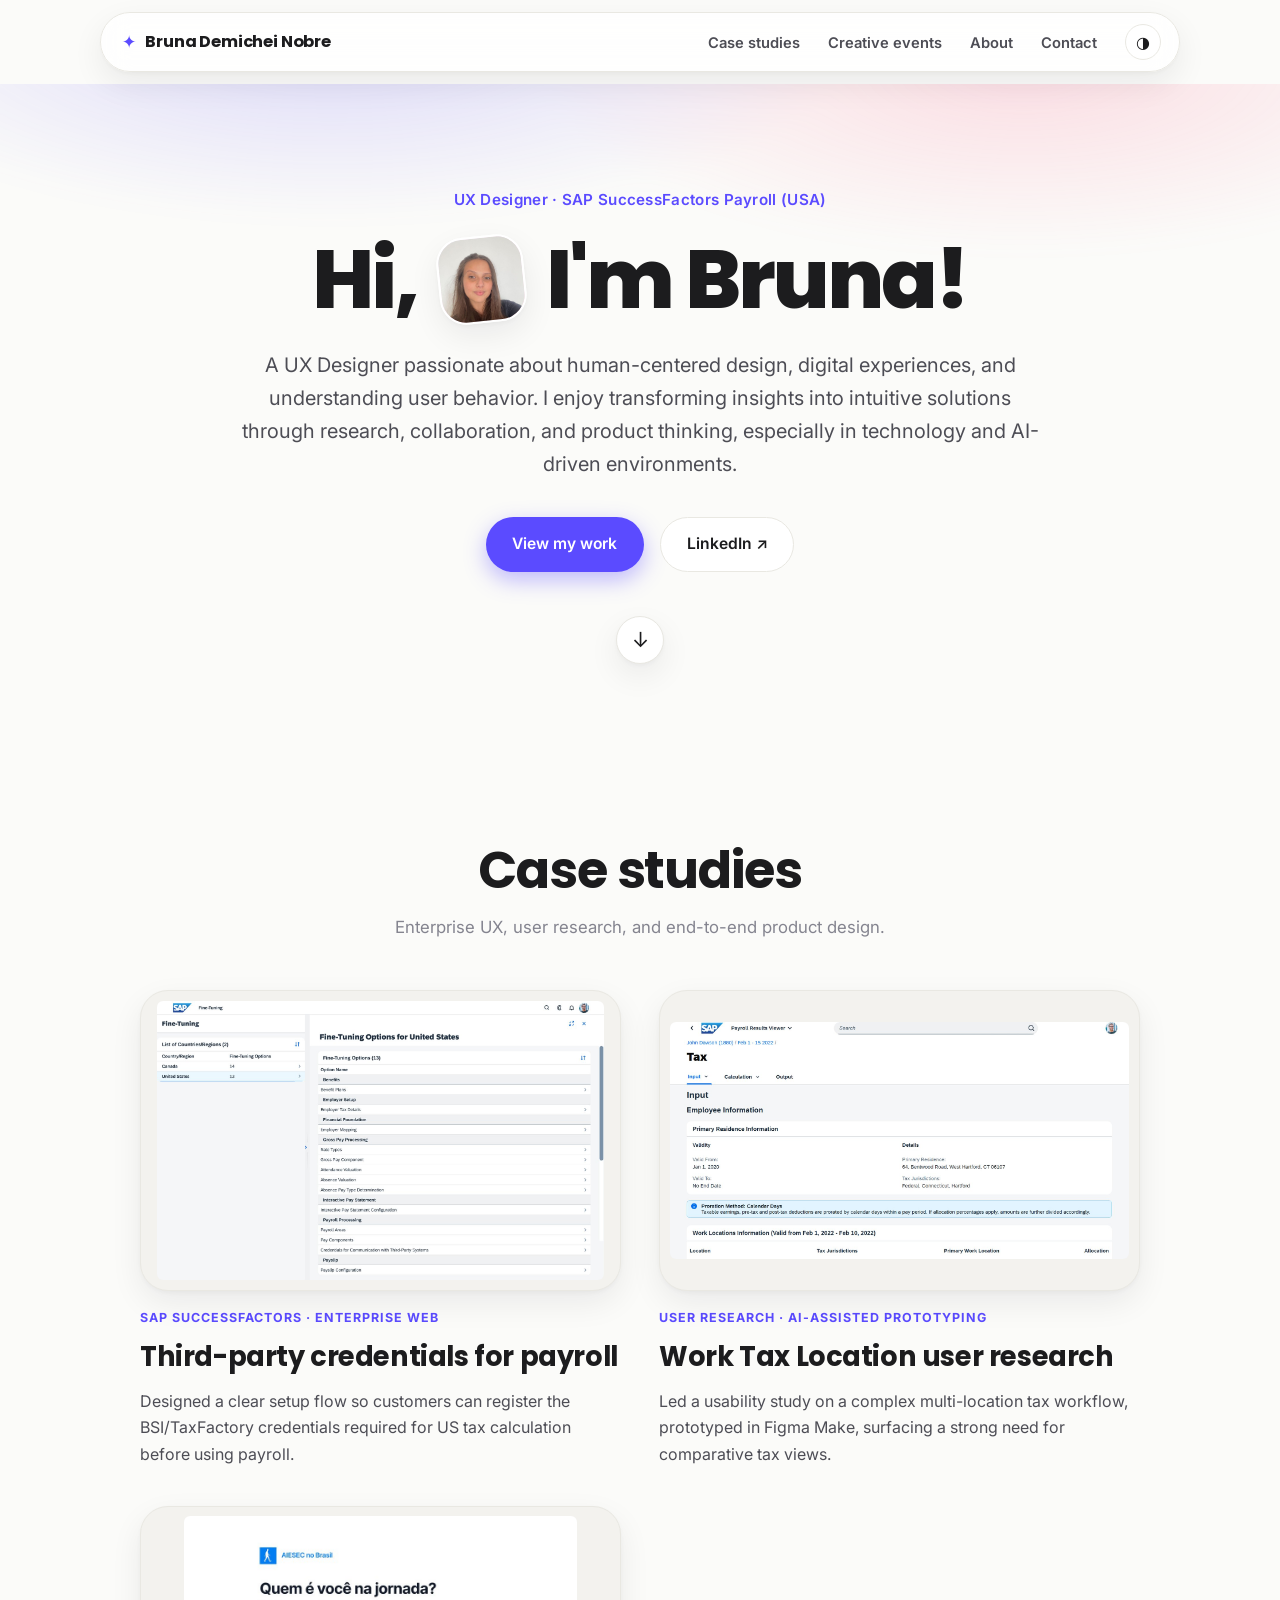
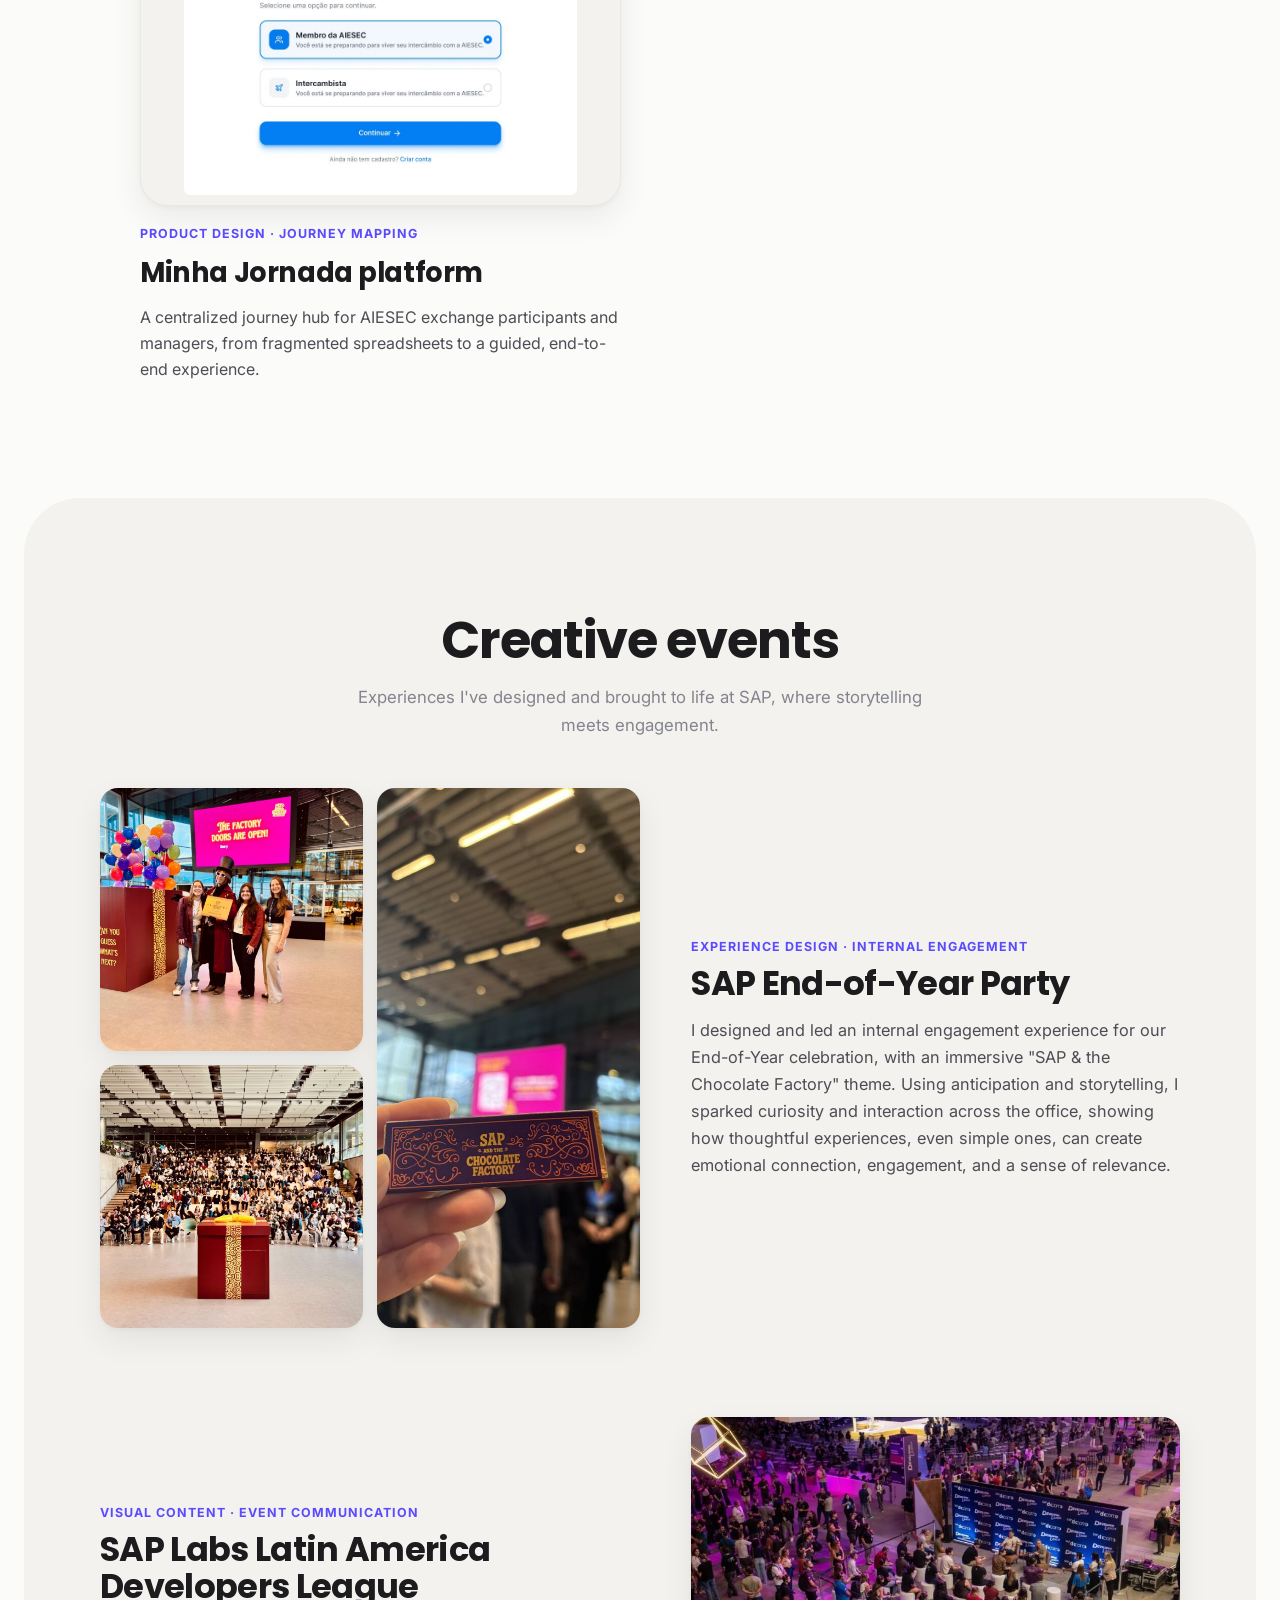
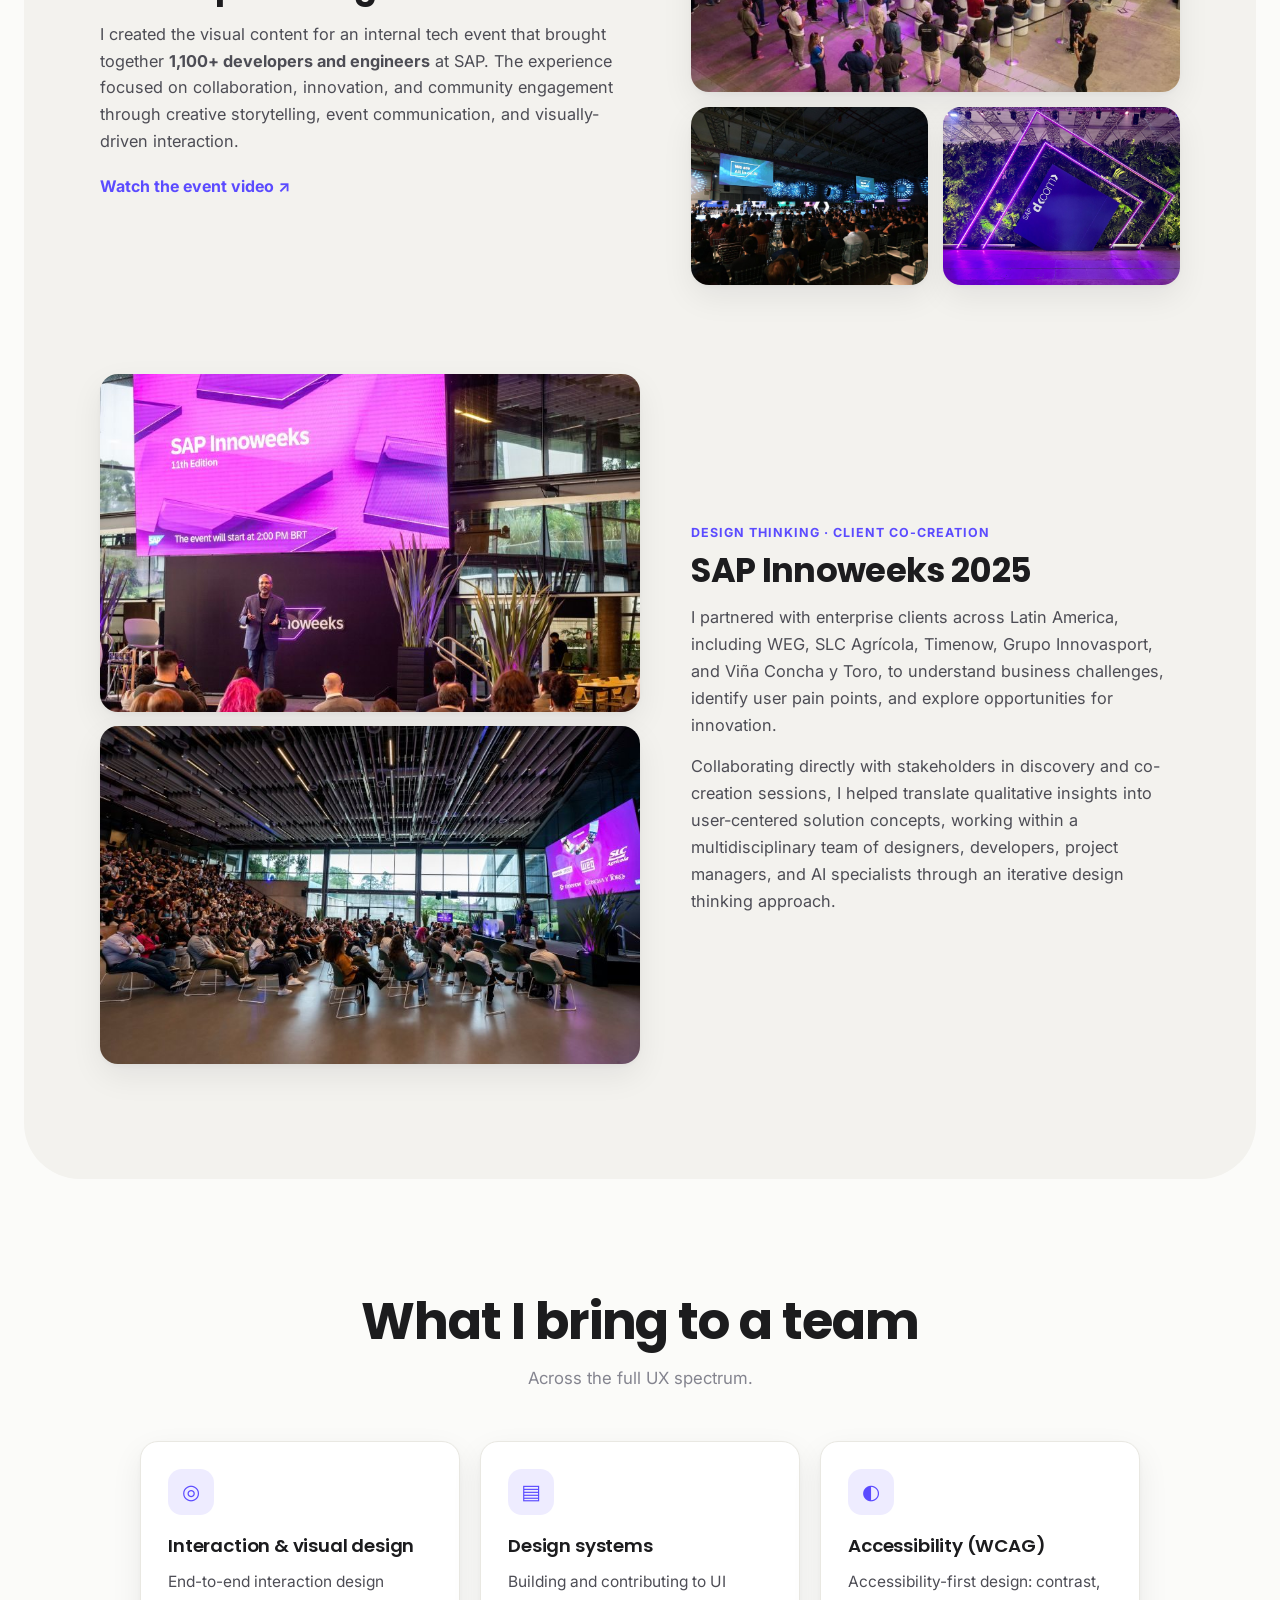
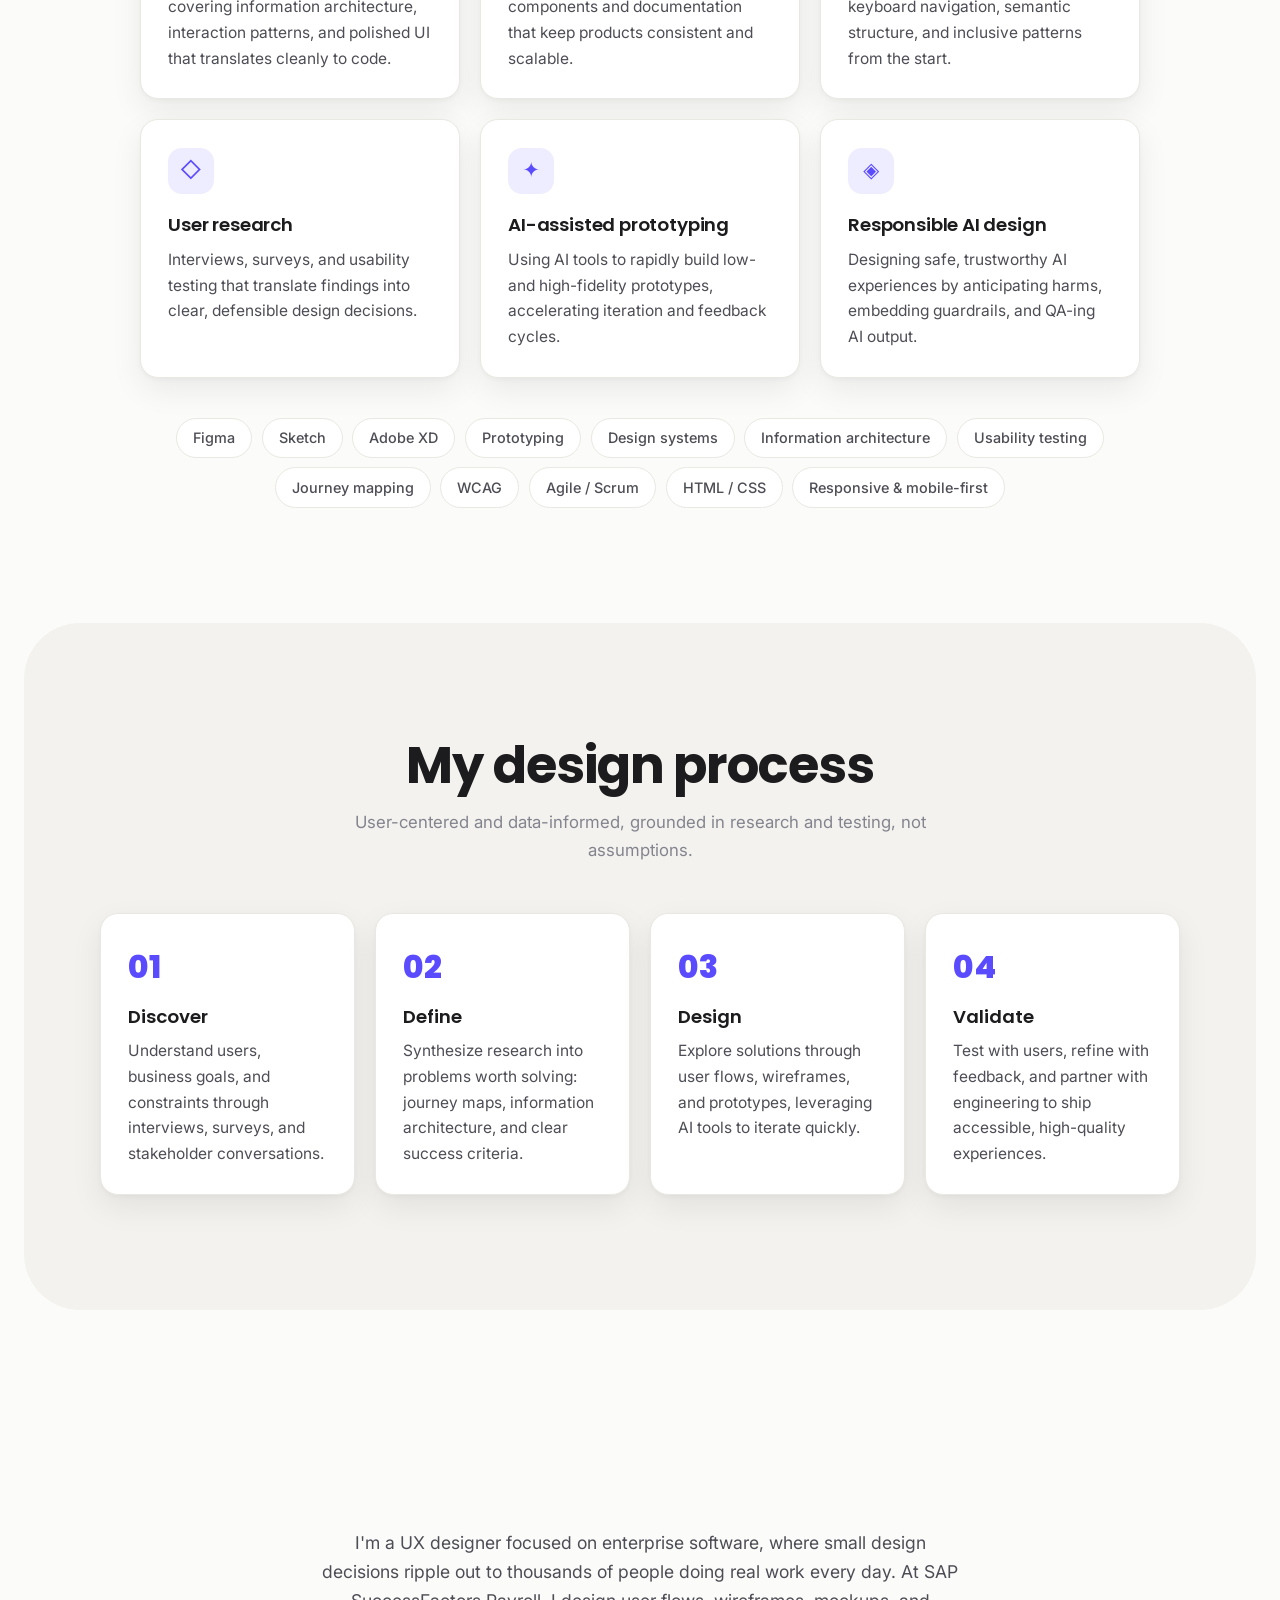
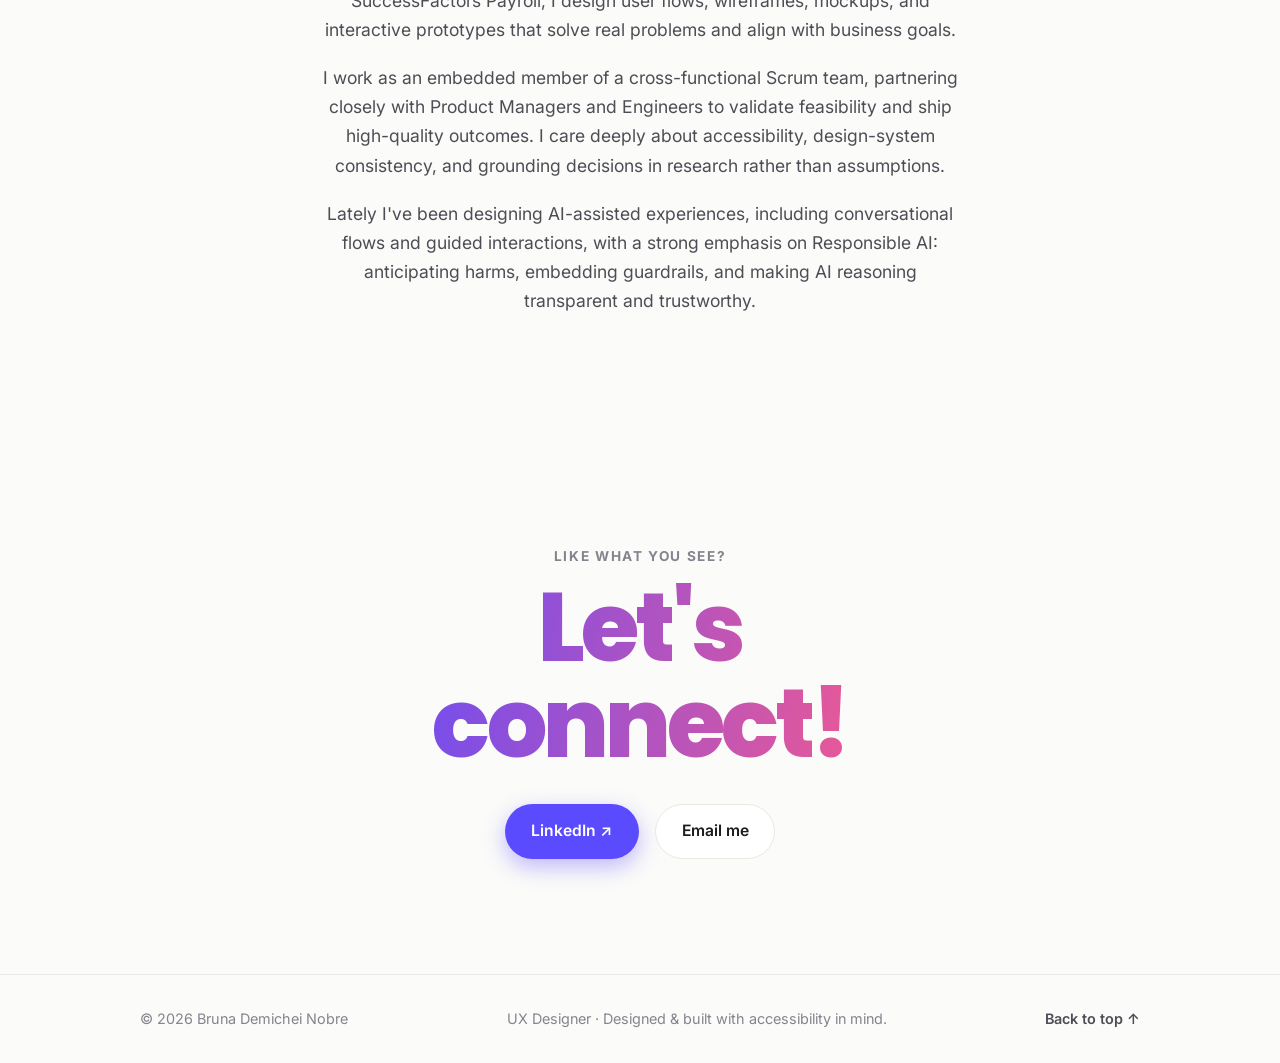
==== index.html @ 015b37ac "Baseline: restored internal SAP UX portfolio (from b5e353a)" ====
<!DOCTYPE html>
<html lang="en">
<head>
  <meta charset="UTF-8" />
  <meta name="viewport" content="width=device-width, initial-scale=1.0" />
  <meta name="description" content="Bruna Demichei Nobre · UX Designer specializing in enterprise software, design systems, accessibility, and AI-assisted experiences." />
  <meta name="author" content="Bruna Demichei Nobre" />
  <title>Bruna Demichei Nobre · UX Designer</title>

  <!-- Open Graph (for nice link previews when shared) -->
  <meta property="og:title" content="Bruna Demichei Nobre · UX Designer" />
  <meta property="og:description" content="User-centered design for enterprise software, design systems, accessibility, and AI-assisted experiences." />
  <meta property="og:type" content="website" />

  <link rel="preconnect" href="https://fonts.googleapis.com" />
  <link rel="preconnect" href="https://fonts.gstatic.com" crossorigin />
  <link href="https://fonts.googleapis.com/css2?family=Inter:wght@400;500;600;700&family=Poppins:wght@500;600;700;800&display=swap" rel="stylesheet" />
  <link rel="stylesheet" href="styles.css" />
  <link rel="icon" href="data:image/svg+xml,&lt;svg xmlns=%22http://www.w3.org/2000/svg%22 viewBox=%220 0 100 100%22&gt;&lt;text y=%22.9em%22 font-size=%2290%22&gt;✦&lt;/text&gt;&lt;/svg&gt;" />
</head>
<body>
  <a class="skip-link" href="#main">Skip to content</a>

  <!-- ===== Header / Nav ===== -->
  <header class="site-header" id="top">
    <nav class="nav" aria-label="Primary">
      <a href="#top" class="nav__brand" aria-label="Home · Bruna Demichei Nobre">
        <span class="nav__mark" aria-hidden="true">✦</span>
        <span class="nav__name">Bruna Demichei&nbsp;Nobre</span>
      </a>

      <button class="nav__toggle" aria-expanded="false" aria-controls="nav-menu" aria-label="Open menu">
        <span class="nav__toggle-bar" aria-hidden="true"></span>
        <span class="nav__toggle-bar" aria-hidden="true"></span>
        <span class="nav__toggle-bar" aria-hidden="true"></span>
      </button>

      <ul class="nav__menu" id="nav-menu">
        <li><a href="#work">Case studies</a></li>
        <li><a href="#events">Creative events</a></li>
        <li><a href="#about">About</a></li>
        <li><a href="#contact">Contact</a></li>
        <li>
          <button class="theme-toggle" id="theme-toggle" aria-label="Switch to dark theme" title="Toggle theme">
            <span class="theme-toggle__icon" aria-hidden="true">◑</span>
          </button>
        </li>
      </ul>
    </nav>
  </header>

  <main id="main">
    <!-- ===== Hero ===== -->
    <section class="hero" aria-labelledby="hero-title">
      <div class="hero__inner">
        <p class="hero__eyebrow reveal">UX Designer · SAP SuccessFactors Payroll (USA)</p>
        <h1 class="hero__title reveal" id="hero-title">
          Hi, <span class="hero__photo"><img src="assets/bruna-headshot.jpg" alt="" /></span> I'm Bruna!
        </h1>
        <p class="hero__lede reveal">
          A UX Designer passionate about human-centered design, digital experiences, and understanding
          user behavior. I enjoy transforming insights into intuitive solutions through research,
          collaboration, and product thinking, especially in technology and AI-driven environments.
        </p>
        <div class="hero__actions reveal">
          <a class="btn btn--primary" href="#work">View my work</a>
          <a class="btn btn--ghost" href="https://www.linkedin.com/in/bruna-demichei-nobre" target="_blank" rel="noopener">
            LinkedIn ↗
          </a>
        </div>
        <a class="hero__scroll reveal" href="#work" aria-label="Scroll to work">↓</a>
      </div>
    </section>

    <!-- ===== Work / Case studies ===== -->
    <section class="section" id="work" aria-labelledby="work-title">
      <div class="section__head section__head--center reveal">
        <h2 class="section__title" id="work-title">Case studies</h2>
        <p class="section__sub">Enterprise UX, user research, and end-to-end product design.</p>
      </div>

      <div class="grid grid--work">
        <!-- Case study 1 -->
        <a class="proj reveal" href="case-payroll-credentials.html">
          <span class="proj__media"><img src="assets/cases/cred-finetuning.jpg" alt="SAP Fiori Fine-Tuning options list including credentials for third-party systems" loading="lazy" /></span>
          <span class="proj__cat">SAP SuccessFactors · Enterprise web</span>
          <h3 class="proj__title">Third-party credentials for payroll</h3>
          <p class="proj__desc">Designed a clear setup flow so customers can register the BSI/TaxFactory credentials required for US tax calculation before using payroll.</p>
        </a>

        <!-- Case study 2 -->
        <a class="proj reveal" href="case-work-tax-location.html">
          <span class="proj__media"><img src="assets/cases/wtl-input.jpg" alt="Payroll Results Viewer showing tax input across multiple work locations" loading="lazy" /></span>
          <span class="proj__cat">User research · AI-assisted prototyping</span>
          <h3 class="proj__title">Work Tax Location user research</h3>
          <p class="proj__desc">Led a usability study on a complex multi-location tax workflow, prototyped in Figma Make, surfacing a strong need for comparative tax views.</p>
        </a>

        <!-- Case study 3 -->
        <a class="proj reveal" href="case-minha-jornada.html">
          <span class="proj__media"><img src="assets/cases/mj-perfil.jpg" alt="Role selection screen from the Minha Jornada platform" loading="lazy" /></span>
          <span class="proj__cat">Product design · Journey mapping</span>
          <h3 class="proj__title">Minha Jornada platform</h3>
          <p class="proj__desc">A centralized journey hub for AIESEC exchange participants and managers, from fragmented spreadsheets to a guided, end-to-end experience.</p>
        </a>
      </div>
    </section>

    <!-- ===== Creative events ===== -->
    <section class="section section--alt" id="events" aria-labelledby="events-title">
      <div class="section__head section__head--center reveal">
        <h2 class="section__title" id="events-title">Creative events</h2>
        <p class="section__sub">Experiences I've designed and brought to life at SAP, where storytelling meets engagement.</p>
      </div>

      <div class="events">
        <!-- Event 1 — End-of-Year Party -->
        <article class="feature reveal">
          <div class="feature__gallery gallery--trio">
            <figure class="gphoto gphoto--a"><img src="assets/eoy-team.jpg" alt="Bruna and teammates posing with a Willy Wonka character at the SAP End-of-Year celebration" loading="lazy" /></figure>
            <figure class="gphoto gphoto--b"><img src="assets/eoy-giftbox.jpg" alt="A giant red gift box on stage in front of a large seated audience at the SAP End-of-Year event" loading="lazy" /></figure>
            <figure class="gphoto gphoto--c"><img src="assets/eoy-ticket.jpg" alt="Hand holding an ornate 'SAP and the Chocolate Factory' golden ticket" loading="lazy" /></figure>
          </div>
          <div class="feature__text">
            <span class="feature__cat">Experience design · Internal engagement</span>
            <h3>SAP End-of-Year Party</h3>
            <p>
              I designed and led an internal engagement experience for our End-of-Year celebration,
              with an immersive "SAP &amp; the Chocolate Factory" theme. Using anticipation and storytelling,
              I sparked curiosity and interaction across the office, showing how thoughtful experiences,
              even simple ones, can create emotional connection, engagement, and a sense of relevance.
            </p>
          </div>
        </article>

        <!-- Event 2 — Developers League -->
        <article class="feature feature--reverse reveal">
          <div class="feature__gallery gallery--stack">
            <figure class="gphoto"><img src="assets/devleague.jpg" alt="A crowd gathered around a stage under purple lighting at the SAP Labs Latin America Developers League" loading="lazy" /></figure>
            <figure class="gphoto"><img src="assets/devleague-ai.jpg" alt="Large auditorium with a 'We are all in on AI' screen and blue stage lighting at the Developers League" loading="lazy" /></figure>
            <figure class="gphoto"><img src="assets/devleague-dcom.jpg" alt="Purple-lit SAP d.com stage set against a wall of greenery at the Developers League" loading="lazy" /></figure>
          </div>
          <div class="feature__text">
            <span class="feature__cat">Visual content · Event communication</span>
            <h3>SAP Labs Latin America Developers League</h3>
            <p>
              I created the visual content for an internal tech event that brought together
              <strong>1,100+ developers and engineers</strong> at SAP. The experience focused on
              collaboration, innovation, and community engagement through creative storytelling,
              event communication, and visually-driven interaction.
            </p>
            <a class="feature__link" href="https://www.linkedin.com/posts/dennison-john-ab6b56102_saplabsla-innovation-community-ugcPost-7313632985470148608-ONeY" target="_blank" rel="noopener">Watch the event video ↗</a>
          </div>
        </article>

        <!-- Event 3 — Innoweeks -->
        <article class="feature reveal">
          <div class="feature__gallery gallery--duo">
            <figure class="gphoto"><img src="assets/innoweeks-stage.jpg" alt="Speaker on stage in front of a large 'SAP Innoweeks 11th Edition' screen" loading="lazy" /></figure>
            <figure class="gphoto"><img src="assets/innoweeks-crowd.jpg" alt="Audience seated facing a stage displaying enterprise client logos at SAP Innoweeks" loading="lazy" /></figure>
          </div>
          <div class="feature__text">
            <span class="feature__cat">Design thinking · Client co-creation</span>
            <h3>SAP Innoweeks 2025</h3>
            <p>
              I partnered with enterprise clients across Latin America, including WEG, SLC Agrícola,
              Timenow, Grupo Innovasport, and Viña Concha y Toro, to understand business challenges,
              identify user pain points, and explore opportunities for innovation.
            </p>
            <p>
              Collaborating directly with stakeholders in discovery and co-creation sessions, I helped
              translate qualitative insights into user-centered solution concepts, working within a
              multidisciplinary team of designers, developers, project managers, and AI specialists
              through an iterative design thinking approach.
            </p>
          </div>
        </article>
      </div>
    </section>

    <!-- ===== Expertise ===== -->
    <section class="section" id="expertise" aria-labelledby="expertise-title">
      <div class="section__head section__head--center reveal">
        <h2 class="section__title" id="expertise-title">What I bring to a team</h2>
        <p class="section__sub">Across the full UX spectrum.</p>
      </div>

      <div class="grid grid--cards">
        <article class="card reveal">
          <span class="card__icon" aria-hidden="true">◎</span>
          <h3>Interaction &amp; visual design</h3>
          <p>End-to-end interaction design covering information architecture, interaction patterns, and polished UI that translates cleanly to code.</p>
        </article>
        <article class="card reveal">
          <span class="card__icon" aria-hidden="true">▤</span>
          <h3>Design systems</h3>
          <p>Building and contributing to UI components and documentation that keep products consistent and scalable.</p>
        </article>
        <article class="card reveal">
          <span class="card__icon" aria-hidden="true">◐</span>
          <h3>Accessibility (WCAG)</h3>
          <p>Accessibility-first design: contrast, keyboard navigation, semantic structure, and inclusive patterns from the start.</p>
        </article>
        <article class="card reveal">
          <span class="card__icon" aria-hidden="true">◇</span>
          <h3>User research</h3>
          <p>Interviews, surveys, and usability testing that translate findings into clear, defensible design decisions.</p>
        </article>
        <article class="card reveal">
          <span class="card__icon" aria-hidden="true">✦</span>
          <h3>AI-assisted prototyping</h3>
          <p>Using AI tools to rapidly build low- and high-fidelity prototypes, accelerating iteration and feedback cycles.</p>
        </article>
        <article class="card reveal">
          <span class="card__icon" aria-hidden="true">◈</span>
          <h3>Responsible AI design</h3>
          <p>Designing safe, trustworthy AI experiences by anticipating harms, embedding guardrails, and QA-ing AI output.</p>
        </article>
      </div>

      <div class="tools reveal" aria-label="Tools and methods">
        <ul class="chips">
          <li>Figma</li>
          <li>Sketch</li>
          <li>Adobe XD</li>
          <li>Prototyping</li>
          <li>Design systems</li>
          <li>Information architecture</li>
          <li>Usability testing</li>
          <li>Journey mapping</li>
          <li>WCAG</li>
          <li>Agile / Scrum</li>
          <li>HTML / CSS</li>
          <li>Responsive &amp; mobile-first</li>
        </ul>
      </div>
    </section>

    <!-- ===== Process ===== -->
    <section class="section section--alt" id="process" aria-labelledby="process-title">
      <div class="section__head section__head--center reveal">
        <h2 class="section__title" id="process-title">My design process</h2>
        <p class="section__sub">User-centered and data-informed, grounded in research and testing, not assumptions.</p>
      </div>

      <ol class="grid grid--process">
        <li class="process__step reveal">
          <span class="process__num">01</span>
          <h3>Discover</h3>
          <p>Understand users, business goals, and constraints through interviews, surveys, and stakeholder conversations.</p>
        </li>
        <li class="process__step reveal">
          <span class="process__num">02</span>
          <h3>Define</h3>
          <p>Synthesize research into problems worth solving: journey maps, information architecture, and clear success criteria.</p>
        </li>
        <li class="process__step reveal">
          <span class="process__num">03</span>
          <h3>Design</h3>
          <p>Explore solutions through user flows, wireframes, and prototypes, leveraging AI tools to iterate quickly.</p>
        </li>
        <li class="process__step reveal">
          <span class="process__num">04</span>
          <h3>Validate</h3>
          <p>Test with users, refine with feedback, and partner with engineering to ship accessible, high-quality experiences.</p>
        </li>
      </ol>
    </section>

    <!-- ===== About ===== -->
    <section class="section about" id="about" aria-labelledby="about-title">
      <div class="section__head section__head--center reveal">
        <h2 class="section__title" id="about-title">About me</h2>
      </div>
      <div class="about__body reveal">
        <p>
          I'm a UX designer focused on enterprise software, where small design decisions ripple out to
          thousands of people doing real work every day. At SAP SuccessFactors Payroll, I design user
          flows, wireframes, mockups, and interactive prototypes that solve real problems and align with
          business goals.
        </p>
        <p>
          I work as an embedded member of a cross-functional Scrum team, partnering closely with Product
          Managers and Engineers to validate feasibility and ship high-quality outcomes. I care deeply
          about accessibility, design-system consistency, and grounding decisions in research rather than
          assumptions.
        </p>
        <p>
          Lately I've been designing AI-assisted experiences, including conversational flows and guided
          interactions, with a strong emphasis on Responsible AI: anticipating harms, embedding guardrails, and making
          AI reasoning transparent and trustworthy.
        </p>
      </div>
    </section>

    <!-- ===== Contact ===== -->
    <section class="section contact" id="contact" aria-labelledby="contact-title">
      <div class="contact__inner reveal">
        <p class="contact__kicker">Like what you see?</p>
        <h2 class="contact__title" id="contact-title">Let's connect!</h2>
        <div class="contact__actions">
          <a class="btn btn--primary" href="https://www.linkedin.com/in/bruna-demichei-nobre" target="_blank" rel="noopener">
            LinkedIn ↗
          </a>
          <!-- Replace the placeholder email below with your preferred contact address. -->
          <a class="btn btn--ghost" href="mailto:your.email@example.com">Email me</a>
        </div>
      </div>
    </section>
  </main>

  <footer class="site-footer">
    <div class="site-footer__inner">
      <p>© <span id="year"></span> Bruna Demichei Nobre</p>
      <p class="site-footer__meta">UX Designer · Designed &amp; built with accessibility in mind.</p>
      <a href="#top" class="site-footer__top">Back to top ↑</a>
    </div>
  </footer>

  <script src="script.js"></script>
</body>
</html>
---- styles.css ----
/* ============================================================
   Bruna Demichei Nobre — UX Portfolio
   Soft, rounded, friendly aesthetic. No build step.
   ============================================================ */

:root {
  /* Color — light theme */
  --bg: #fbfbf9;
  --bg-alt: #f3f2ee;
  --surface: #ffffff;
  --text: #1c1c1e;
  --text-soft: #4d4d55;
  --text-muted: #84848f;
  --border: #e9e8e2;
  --accent: #5b4bff;
  --accent-2: #ff5b86;
  --accent-soft: #eeecff;
  --shadow: 0 2px 4px rgba(20, 20, 25, 0.03), 0 12px 32px rgba(20, 20, 25, 0.07);
  --shadow-lg: 0 18px 50px rgba(20, 20, 25, 0.13);

  /* Card placeholder gradients */
  --c-a: linear-gradient(135deg, #2bb6b0, #1f8f95);
  --c-b: linear-gradient(135deg, #ff6f91, #ff4d6d);
  --c-c: linear-gradient(135deg, #f6a93b, #e8842b);
  --c-d: linear-gradient(135deg, #9b8cff, #6c5cff);
  --c-e: linear-gradient(135deg, #7ec96f, #4fb05c);

  /* Type */
  --font-sans: "Inter", system-ui, -apple-system, Segoe UI, Roboto, sans-serif;
  --font-display: "Poppins", "Inter", system-ui, sans-serif;

  /* Layout */
  --maxw: 1080px;
  --radius: 28px;
  --radius-sm: 18px;
  --space: clamp(4rem, 9vw, 8rem);
}

[data-theme="dark"] {
  --bg: #121116;
  --bg-alt: #18171e;
  --surface: #1d1c24;
  --text: #f4f3f7;
  --text-soft: #c7c6d2;
  --text-muted: #8e8d9c;
  --border: #2b2933;
  --accent: #8c7cff;
  --accent-2: #ff7caa;
  --accent-soft: #221f33;
  --shadow: 0 2px 4px rgba(0, 0, 0, 0.3), 0 12px 32px rgba(0, 0, 0, 0.4);
  --shadow-lg: 0 18px 50px rgba(0, 0, 0, 0.55);
}

/* ===== Reset / base ===== */
*, *::before, *::after { box-sizing: border-box; }
* { margin: 0; }

html { scroll-behavior: smooth; -webkit-text-size-adjust: 100%; }
@media (prefers-reduced-motion: reduce) {
  html { scroll-behavior: auto; }
  *, *::before, *::after { animation-duration: 0.001ms !important; transition-duration: 0.001ms !important; }
}

body {
  font-family: var(--font-sans);
  color: var(--text);
  background: var(--bg);
  line-height: 1.65;
  -webkit-font-smoothing: antialiased;
  text-rendering: optimizeLegibility;
  transition: background 0.3s ease, color 0.3s ease;
}

img { max-width: 100%; display: block; }
a { color: inherit; }

:focus-visible {
  outline: 3px solid var(--accent);
  outline-offset: 3px;
  border-radius: 6px;
}

.skip-link {
  position: absolute;
  left: 1rem;
  top: -3.5rem;
  z-index: 200;
  background: var(--accent);
  color: #fff;
  padding: 0.6rem 1rem;
  border-radius: 10px;
  transition: top 0.2s ease;
  text-decoration: none;
  font-weight: 600;
}
.skip-link:focus { top: 1rem; }

/* ===== Header / Nav ===== */
.site-header {
  position: sticky;
  top: 0;
  z-index: 100;
  padding: 0.75rem clamp(0.75rem, 3vw, 1.5rem);
}
.nav {
  max-width: var(--maxw);
  margin: 0 auto;
  padding: 0.7rem 1.1rem 0.7rem 1.3rem;
  display: flex;
  align-items: center;
  justify-content: space-between;
  gap: 1rem;
  background: color-mix(in srgb, var(--surface) 80%, transparent);
  backdrop-filter: blur(14px);
  border: 1px solid var(--border);
  border-radius: 100px;
  box-shadow: var(--shadow);
}
.nav__brand {
  display: inline-flex;
  align-items: center;
  gap: 0.55rem;
  text-decoration: none;
  font-family: var(--font-display);
  font-weight: 700;
  font-size: 1.02rem;
  letter-spacing: -0.01em;
}
.nav__mark { color: var(--accent); font-size: 1.1rem; }

.nav__menu {
  display: flex;
  align-items: center;
  gap: clamp(0.9rem, 2.2vw, 1.8rem);
  list-style: none;
  padding: 0;
}
.nav__menu a {
  text-decoration: none;
  color: var(--text-soft);
  font-weight: 600;
  font-size: 0.92rem;
  transition: color 0.2s ease;
}
.nav__menu a:hover { color: var(--accent); }

.nav__toggle {
  display: none;
  flex-direction: column;
  gap: 5px;
  background: none;
  border: 0;
  cursor: pointer;
  padding: 0.5rem;
}
.nav__toggle-bar {
  width: 24px; height: 2px;
  background: var(--text);
  border-radius: 2px;
  transition: transform 0.25s ease, opacity 0.25s ease;
}
.nav__toggle[aria-expanded="true"] .nav__toggle-bar:nth-child(1) { transform: translateY(7px) rotate(45deg); }
.nav__toggle[aria-expanded="true"] .nav__toggle-bar:nth-child(2) { opacity: 0; }
.nav__toggle[aria-expanded="true"] .nav__toggle-bar:nth-child(3) { transform: translateY(-7px) rotate(-45deg); }

.theme-toggle {
  background: var(--surface);
  border: 1px solid var(--border);
  border-radius: 50%;
  width: 36px; height: 36px;
  display: grid;
  place-items: center;
  cursor: pointer;
  color: var(--text);
  font-size: 1rem;
  transition: transform 0.2s ease, border-color 0.2s ease;
}
.theme-toggle:hover { transform: rotate(-15deg); border-color: var(--accent); }

/* ===== Section scaffolding ===== */
.section {
  max-width: var(--maxw);
  margin: 0 auto;
  padding: var(--space) clamp(1.25rem, 4vw, 2.5rem);
}
.section--alt {
  max-width: none;
  background: var(--bg-alt);
  border-radius: clamp(28px, 5vw, 56px);
  margin-inline: clamp(0.5rem, 2vw, 1.5rem);
  padding-inline: clamp(1.25rem, 4vw, 3rem);
}
.section--alt > * { max-width: var(--maxw); margin-inline: auto; }

.section__head { max-width: 58ch; margin-bottom: 3rem; }
.section__head--center { margin-inline: auto; text-align: center; }
.section__title {
  font-family: var(--font-display);
  font-weight: 700;
  font-size: clamp(2rem, 5vw, 3.2rem);
  line-height: 1.08;
  letter-spacing: -0.02em;
}
.section__sub { margin-top: 1rem; color: var(--text-muted); font-size: 1.05rem; }

/* ===== Hero ===== */
.hero {
  position: relative;
  overflow: hidden;
  text-align: center;
  padding: clamp(3.5rem, 8vw, 7rem) clamp(1.25rem, 4vw, 2.5rem) clamp(2.5rem, 5vw, 4rem);
}
.hero::before {
  content: "";
  position: absolute;
  inset: -25% -10% auto -10%;
  height: 75%;
  background: radial-gradient(ellipse 50% 60% at 30% 20%, color-mix(in srgb, var(--accent) 20%, transparent), transparent 70%),
              radial-gradient(ellipse 45% 55% at 75% 30%, color-mix(in srgb, var(--accent-2) 18%, transparent), transparent 70%);
  filter: blur(10px);
  z-index: -1;
  pointer-events: none;
}
.hero__inner { max-width: 900px; margin: 0 auto; }
.hero__eyebrow {
  font-weight: 600;
  color: var(--accent);
  font-size: 0.95rem;
  letter-spacing: 0.02em;
  margin-bottom: 1.5rem;
}
.hero__title {
  font-family: var(--font-display);
  font-weight: 800;
  font-size: clamp(2.6rem, 8vw, 5.2rem);
  line-height: 1.02;
  letter-spacing: -0.035em;
  display: flex;
  align-items: center;
  justify-content: center;
  flex-wrap: wrap;
  gap: 0.25em;
}
.hero__photo {
  display: inline-grid;
  place-items: center;
  width: 1.05em; height: 1.05em;
  border-radius: 0.32em;
  background: linear-gradient(135deg, var(--accent-soft), color-mix(in srgb, var(--accent-2) 22%, var(--surface)));
  border: 2px solid var(--surface);
  box-shadow: var(--shadow);
  transform: rotate(-6deg);
  overflow: hidden;
}
.hero__photo span {
  font-family: var(--font-sans);
  font-size: 0.13em;
  font-weight: 600;
  line-height: 1.1;
  color: var(--text-muted);
  text-align: center;
  letter-spacing: 0.04em;
}
.hero__photo img { width: 100%; height: 100%; object-fit: cover; }
.hero__lede {
  margin: 1.6rem auto 0;
  max-width: 62ch;
  font-size: clamp(1.05rem, 2vw, 1.25rem);
  color: var(--text-soft);
}
.hero__actions {
  margin-top: 2.25rem;
  display: flex;
  flex-wrap: wrap;
  gap: 1rem;
  justify-content: center;
}
.hero__scroll {
  display: inline-grid;
  place-items: center;
  width: 48px; height: 48px;
  margin-top: 2.75rem;
  border-radius: 50%;
  border: 1px solid var(--border);
  background: var(--surface);
  color: var(--text);
  font-size: 1.3rem;
  text-decoration: none;
  box-shadow: var(--shadow);
  animation: bob 2s ease-in-out infinite;
}
.hero__scroll:hover { color: var(--accent); }
@keyframes bob { 0%, 100% { transform: translateY(0); } 50% { transform: translateY(6px); } }

/* ===== Buttons ===== */
.btn {
  display: inline-flex;
  align-items: center;
  gap: 0.4rem;
  font-weight: 600;
  font-size: 0.98rem;
  text-decoration: none;
  padding: 0.85rem 1.6rem;
  border-radius: 100px;
  border: 1px solid transparent;
  cursor: pointer;
  transition: transform 0.2s ease, box-shadow 0.2s ease, background 0.2s ease, border-color 0.2s ease, color 0.2s ease;
}
.btn--primary {
  background: var(--accent);
  color: #fff;
  box-shadow: 0 8px 22px color-mix(in srgb, var(--accent) 38%, transparent);
}
.btn--primary:hover { transform: translateY(-2px); box-shadow: 0 12px 30px color-mix(in srgb, var(--accent) 48%, transparent); }
.btn--ghost {
  background: var(--surface);
  color: var(--text);
  border-color: var(--border);
}
.btn--ghost:hover { border-color: var(--accent); color: var(--accent); transform: translateY(-2px); }

/* ===== Grids ===== */
.grid { display: grid; gap: clamp(1.5rem, 3vw, 2.5rem); }
.grid--work { grid-template-columns: repeat(2, minmax(0, 1fr)); }
.grid--events { grid-template-columns: repeat(auto-fit, minmax(280px, 1fr)); }
.grid--cards { grid-template-columns: repeat(auto-fit, minmax(280px, 1fr)); gap: 1.25rem; }
.grid--process { grid-template-columns: repeat(auto-fit, minmax(220px, 1fr)); gap: 1.25rem; list-style: none; padding: 0; }

/* ===== Project cards (work) ===== */
.proj {
  display: block;
  text-decoration: none;
  color: inherit;
  border-radius: var(--radius);
  transition: transform 0.25s ease;
}
.proj:hover { transform: translateY(-6px); }
.proj__media {
  position: relative;
  display: grid;
  place-items: center;
  aspect-ratio: 16 / 10;
  overflow: hidden;
  box-sizing: border-box;
  padding: 0.6rem;
  background: var(--bg-alt);
  border: 1px solid var(--border);
  border-radius: var(--radius);
  margin-bottom: 1.1rem;
  box-shadow: var(--shadow);
  transition: box-shadow 0.25s ease;
}
.proj:hover .proj__media { box-shadow: var(--shadow-lg); }
.proj__media--a { background: var(--c-a); }
.proj__media--b { background: var(--c-b); }
.proj__media--c { background: var(--c-c); }
.proj__media--d { background: var(--c-d); }
.proj__media img { position: absolute; inset: 0.6rem; width: auto; height: auto; max-width: calc(100% - 1.2rem); max-height: calc(100% - 1.2rem); margin: auto; object-fit: contain; border-radius: 6px; }
.proj__ph {
  color: rgba(255, 255, 255, 0.92);
  font-weight: 600;
  font-size: 0.9rem;
  letter-spacing: 0.04em;
}
.proj__cat {
  display: block;
  color: var(--accent);
  font-weight: 700;
  font-size: 0.78rem;
  letter-spacing: 0.08em;
  text-transform: uppercase;
  margin-bottom: 0.4rem;
}
.proj__title {
  font-family: var(--font-display);
  font-weight: 700;
  font-size: clamp(1.3rem, 2.6vw, 1.7rem);
  letter-spacing: -0.015em;
  margin-bottom: 0.5rem;
}
.proj__desc { color: var(--text-soft); font-size: 1rem; }

/* ===== Creative events (feature blocks + photo collages) ===== */
.events { display: flex; flex-direction: column; gap: clamp(3rem, 7vw, 6rem); }
.feature {
  display: grid;
  grid-template-columns: 1.05fr 0.95fr;
  gap: clamp(1.75rem, 4vw, 3.5rem);
  align-items: center;
}
.feature--reverse .feature__gallery { order: 2; }
.feature__cat {
  display: block;
  color: var(--accent);
  font-weight: 700;
  font-size: 0.78rem;
  letter-spacing: 0.08em;
  text-transform: uppercase;
  margin-bottom: 0.55rem;
}
.feature__text h3 {
  font-family: var(--font-display);
  font-weight: 700;
  font-size: clamp(1.45rem, 3vw, 2.1rem);
  letter-spacing: -0.02em;
  line-height: 1.1;
  margin-bottom: 0.9rem;
}
.feature__text p { color: var(--text-soft); font-size: 1.02rem; }
.feature__text p + p { margin-top: 0.9rem; }
.feature__link {
  display: inline-block;
  margin-top: 1.1rem;
  font-weight: 700;
  color: var(--accent);
  text-decoration: none;
}
.feature__link:hover { text-decoration: underline; }

/* Photo collages */
.feature__gallery { display: grid; gap: 0.9rem; }
.gphoto {
  margin: 0;
  overflow: hidden;
  border-radius: var(--radius-sm);
  box-shadow: var(--shadow);
  transition: transform 0.3s ease, box-shadow 0.3s ease;
}
.gphoto img { width: 100%; height: 100%; object-fit: cover; display: block; transition: transform 0.5s ease; }
.gphoto:hover { transform: translateY(-4px) rotate(-1deg); box-shadow: var(--shadow-lg); }
.gphoto:hover img { transform: scale(1.06); }

.gallery--single .gphoto { aspect-ratio: 16 / 10; }

.gallery--trio {
  grid-template-columns: 1fr 1fr;
  grid-template-rows: 1fr 1fr;
  aspect-ratio: 1 / 1;
}
.gphoto--a { grid-column: 1; grid-row: 1; }
.gphoto--b { grid-column: 1; grid-row: 2; }
.gphoto--c { grid-column: 2; grid-row: 1 / 3; }

.gallery--quad { grid-template-columns: 1fr 1fr; }
.gallery--quad .gphoto { aspect-ratio: 3 / 2; }

.gallery--stack { grid-template-columns: 1fr 1fr; }
.gallery--stack .gphoto:first-child { grid-column: 1 / 3; aspect-ratio: 16 / 9; }
.gallery--stack .gphoto:not(:first-child) { aspect-ratio: 4 / 3; }

.gallery--duo { grid-template-columns: 1fr; }
.gallery--duo .gphoto { aspect-ratio: 16 / 10; }

/* ===== Expertise cards ===== */
.card {
  background: var(--surface);
  border: 1px solid var(--border);
  border-radius: var(--radius-sm);
  padding: 1.7rem;
  box-shadow: var(--shadow);
  transition: transform 0.25s ease, box-shadow 0.25s ease;
}
.card:hover { transform: translateY(-4px); box-shadow: var(--shadow-lg); }
.card__icon {
  display: inline-grid;
  place-items: center;
  width: 46px; height: 46px;
  border-radius: 14px;
  background: var(--accent-soft);
  color: var(--accent);
  font-size: 1.3rem;
  margin-bottom: 1rem;
}
.card h3 { font-family: var(--font-display); font-weight: 600; font-size: 1.15rem; margin-bottom: 0.45rem; letter-spacing: -0.01em; }
.card p { color: var(--text-soft); font-size: 0.97rem; }

.tools { margin-top: 2.5rem; text-align: center; }
.chips { display: flex; flex-wrap: wrap; gap: 0.6rem; list-style: none; padding: 0; justify-content: center; }
.chips li {
  background: var(--surface);
  border: 1px solid var(--border);
  border-radius: 100px;
  padding: 0.45rem 1rem;
  font-size: 0.9rem;
  font-weight: 500;
  color: var(--text-soft);
}

/* ===== Process ===== */
.process__step {
  position: relative;
  background: var(--surface);
  border: 1px solid var(--border);
  border-radius: var(--radius-sm);
  padding: 1.7rem;
  box-shadow: var(--shadow);
}
.process__num {
  font-family: var(--font-display);
  font-weight: 800;
  font-size: 2rem;
  color: var(--accent);
  display: block;
  margin-bottom: 0.5rem;
}
.process__step h3 { font-family: var(--font-display); font-weight: 600; font-size: 1.15rem; margin-bottom: 0.4rem; }
.process__step p { color: var(--text-soft); font-size: 0.97rem; }

/* ===== About ===== */
.about__body { max-width: 64ch; margin: 0 auto; text-align: center; }
.about__body p { color: var(--text-soft); font-size: 1.1rem; }
.about__body p + p { margin-top: 1.2rem; }

/* ===== Note pill ===== */
.note-pill {
  display: inline-block;
  background: var(--accent-soft);
  color: var(--accent);
  font-size: 0.72rem;
  font-weight: 700;
  text-transform: uppercase;
  letter-spacing: 0.08em;
  padding: 0.2rem 0.6rem;
  border-radius: 100px;
  margin-right: 0.5rem;
  vertical-align: middle;
}

/* ===== Contact ===== */
.contact { text-align: center; }
.contact__inner { max-width: 60ch; margin: 0 auto; }
.contact__kicker {
  font-size: 0.85rem;
  font-weight: 700;
  letter-spacing: 0.12em;
  text-transform: uppercase;
  color: var(--text-muted);
  margin-bottom: 0.75rem;
}
.contact__title {
  font-family: var(--font-display);
  font-weight: 800;
  font-size: clamp(2.8rem, 9vw, 6rem);
  line-height: 1;
  letter-spacing: -0.04em;
  background: linear-gradient(100deg, var(--accent), var(--accent-2));
  -webkit-background-clip: text;
  background-clip: text;
  color: transparent;
  margin-bottom: 2rem;
}
.contact__actions { display: flex; justify-content: center; flex-wrap: wrap; gap: 1rem; }

/* ===== Footer ===== */
.site-footer { border-top: 1px solid var(--border); }
.site-footer__inner {
  max-width: var(--maxw);
  margin: 0 auto;
  padding: 2rem clamp(1.25rem, 4vw, 2.5rem);
  display: flex;
  flex-wrap: wrap;
  align-items: center;
  justify-content: space-between;
  gap: 0.75rem;
  color: var(--text-muted);
  font-size: 0.9rem;
}
.site-footer__top { text-decoration: none; font-weight: 600; color: var(--text-soft); }
.site-footer__top:hover { color: var(--accent); }

/* ===== Case study detail pages ===== */
.case-wrap { max-width: 1080px; margin: 0 auto; padding: 0 clamp(1.25rem, 4vw, 2.5rem); }
.prose { max-width: 720px; margin-inline: auto; }

.case-back {
  display: inline-flex;
  align-items: center;
  gap: 0.4rem;
  margin: clamp(2rem, 5vw, 3.5rem) 0 0;
  font-weight: 600;
  font-size: 0.92rem;
  color: var(--text-soft);
  text-decoration: none;
}
.case-back:hover { color: var(--accent); }

.case-hero { text-align: center; padding: clamp(2.5rem, 6vw, 4.5rem) 0 clamp(1.5rem, 4vw, 2.5rem); }
.case-hero__cat {
  display: block;
  color: var(--accent);
  font-weight: 700;
  font-size: 0.82rem;
  letter-spacing: 0.08em;
  text-transform: uppercase;
  margin-bottom: 1rem;
}
.case-hero__title {
  font-family: var(--font-display);
  font-weight: 800;
  font-size: clamp(2.2rem, 6vw, 3.8rem);
  line-height: 1.05;
  letter-spacing: -0.03em;
}
.case-hero__lede {
  max-width: 64ch;
  margin: 1.4rem auto 0;
  font-size: clamp(1.05rem, 2vw, 1.2rem);
  color: var(--text-soft);
}

.case-meta {
  display: grid;
  grid-template-columns: repeat(auto-fit, minmax(160px, 1fr));
  gap: 1.25rem 2rem;
  max-width: 820px;
  margin: clamp(2rem, 4vw, 3rem) auto 0;
  padding: 1.5rem clamp(1.25rem, 3vw, 2rem);
  background: var(--surface);
  border: 1px solid var(--border);
  border-radius: var(--radius-sm);
  box-shadow: var(--shadow);
  text-align: left;
}
.case-meta dt {
  font-size: 0.72rem;
  font-weight: 700;
  letter-spacing: 0.08em;
  text-transform: uppercase;
  color: var(--text-muted);
  margin-bottom: 0.35rem;
}
.case-meta dd { margin: 0; font-weight: 600; font-size: 0.95rem; }

.case-block { padding: clamp(2.5rem, 6vw, 4.5rem) 0; }
.case-block + .case-block { padding-top: 0; }
.case-block h2 {
  font-family: var(--font-display);
  font-weight: 700;
  font-size: clamp(1.5rem, 3.5vw, 2.1rem);
  letter-spacing: -0.02em;
  margin-bottom: 1rem;
}
.case-block h3 {
  font-family: var(--font-display);
  font-weight: 600;
  font-size: 1.15rem;
  margin: 1.75rem 0 0.5rem;
}
.case-block p { color: var(--text-soft); font-size: 1.05rem; }
.case-block p + p { margin-top: 1rem; }
.case-block ul { color: var(--text-soft); font-size: 1.05rem; margin: 0.75rem 0 0; padding-left: 1.2rem; }
.case-block ul li { margin-bottom: 0.5rem; }

.callout {
  margin: 1.5rem auto 0;
  padding: 1.25rem 1.5rem;
  background: var(--accent-soft);
  border-left: 4px solid var(--accent);
  border-radius: 0 var(--radius-sm) var(--radius-sm) 0;
}
.callout p { color: var(--text); font-size: 1rem; }
.callout strong { font-weight: 700; }

/* Screenshot showcase */
.shots { display: grid; gap: clamp(1.5rem, 3vw, 2.25rem); margin-top: clamp(1.5rem, 4vw, 2.5rem); }
.shots--two { grid-template-columns: repeat(auto-fit, minmax(300px, 1fr)); align-items: start; }

.shot figcaption {
  margin-top: 0.85rem;
  text-align: center;
  font-size: 0.9rem;
  color: var(--text-muted);
}

.browser {
  border-radius: 16px;
  overflow: hidden;
  background: var(--surface);
  border: 1px solid var(--border);
  box-shadow: var(--shadow-lg);
}
.browser__bar {
  display: flex;
  align-items: center;
  gap: 0.45rem;
  padding: 0.7rem 0.95rem;
  background: var(--bg-alt);
  border-bottom: 1px solid var(--border);
}
.browser__dot { width: 11px; height: 11px; border-radius: 50%; background: #d4d3cd; }
.browser__dot:nth-child(1) { background: #ff5f57; }
.browser__dot:nth-child(2) { background: #febc2e; }
.browser__dot:nth-child(3) { background: #28c840; }
.browser__chip {
  margin-left: 0.6rem;
  flex: 1;
  max-width: 320px;
  height: 18px;
  border-radius: 100px;
  background: var(--surface);
  border: 1px solid var(--border);
}
.browser__viewport { display: block; background: var(--surface); }
.browser__viewport img { width: 100%; display: block; }

.browser--scroll .browser__viewport {
  height: clamp(380px, 60vh, 560px);
  overflow-y: auto;
  scroll-behavior: smooth;
  scrollbar-width: thin;
  scrollbar-color: var(--accent) transparent;
}
.browser--scroll .browser__viewport::-webkit-scrollbar { width: 10px; }
.browser--scroll .browser__viewport::-webkit-scrollbar-thumb { background: color-mix(in srgb, var(--accent) 55%, transparent); border-radius: 100px; border: 3px solid var(--surface); }
.browser--scroll .browser__viewport::-webkit-scrollbar-track { background: transparent; }

.scroll-hint {
  display: inline-flex;
  align-items: center;
  gap: 0.35rem;
  margin-left: auto;
  font-size: 0.72rem;
  font-weight: 700;
  letter-spacing: 0.06em;
  text-transform: uppercase;
  color: var(--accent);
}

.case-cta { text-align: center; padding: clamp(2.5rem, 6vw, 4rem) 0; }
.case-cta__title {
  font-family: var(--font-display);
  font-weight: 800;
  font-size: clamp(1.6rem, 4vw, 2.4rem);
  letter-spacing: -0.02em;
  margin-bottom: 1.5rem;
}

/* ===== Reveal animation ===== */
.reveal {
  opacity: 0;
  transform: translateY(18px);
  transition: opacity 0.6s ease, transform 0.6s ease;
}
.reveal.is-visible { opacity: 1; transform: none; }

/* ===== Responsive ===== */
@media (max-width: 820px) {
  .nav__toggle { display: flex; }
  .nav { position: relative; flex-wrap: wrap; }
  .nav__menu {
    position: absolute;
    top: calc(100% + 0.5rem);
    left: 0; right: 0;
    flex-direction: column;
    align-items: flex-start;
    gap: 1.1rem;
    background: var(--surface);
    border: 1px solid var(--border);
    border-radius: var(--radius-sm);
    padding: 1.5rem;
    box-shadow: var(--shadow-lg);
    transform: translateY(-12px);
    opacity: 0;
    pointer-events: none;
    transition: transform 0.25s ease, opacity 0.25s ease;
  }
  .nav__menu.is-open { transform: none; opacity: 1; pointer-events: auto; }

  .grid--work { grid-template-columns: 1fr; }

  .feature { grid-template-columns: 1fr; gap: 1.5rem; }
  .feature--reverse .feature__gallery { order: 0; }
}
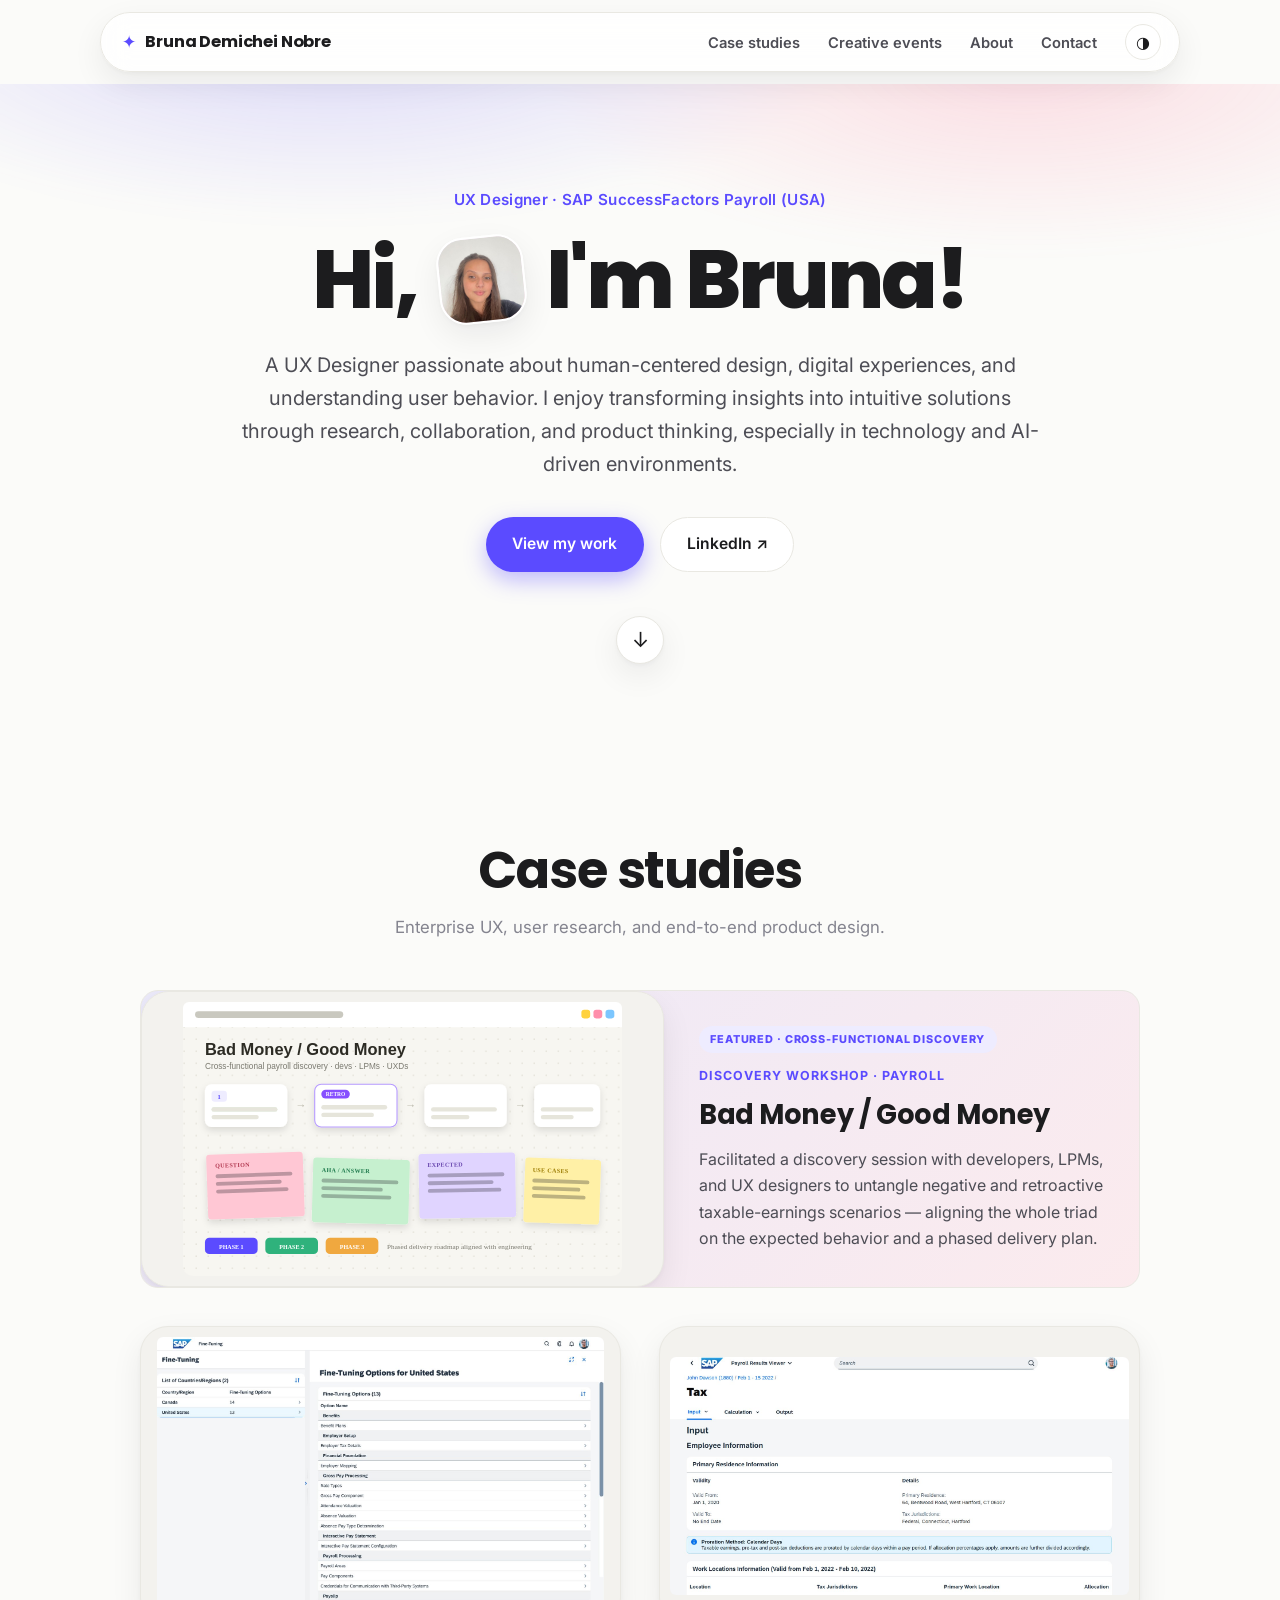
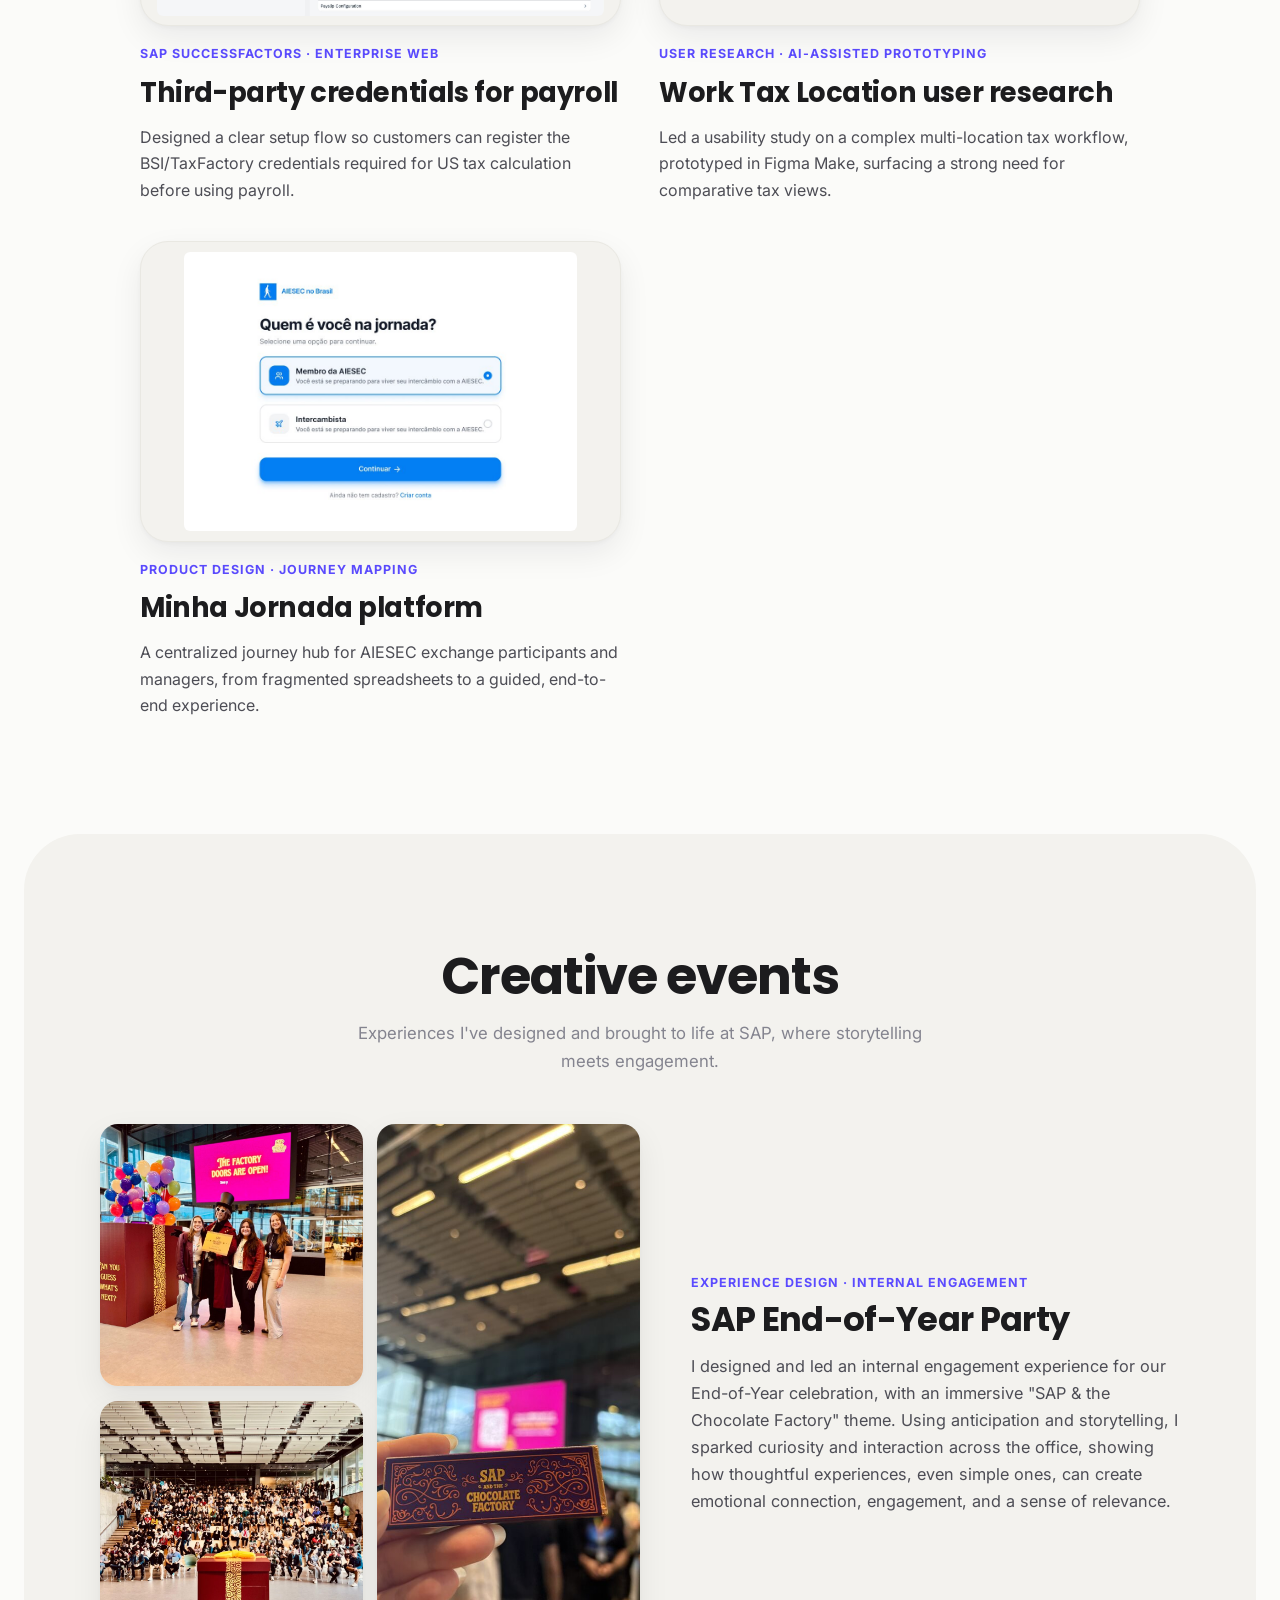
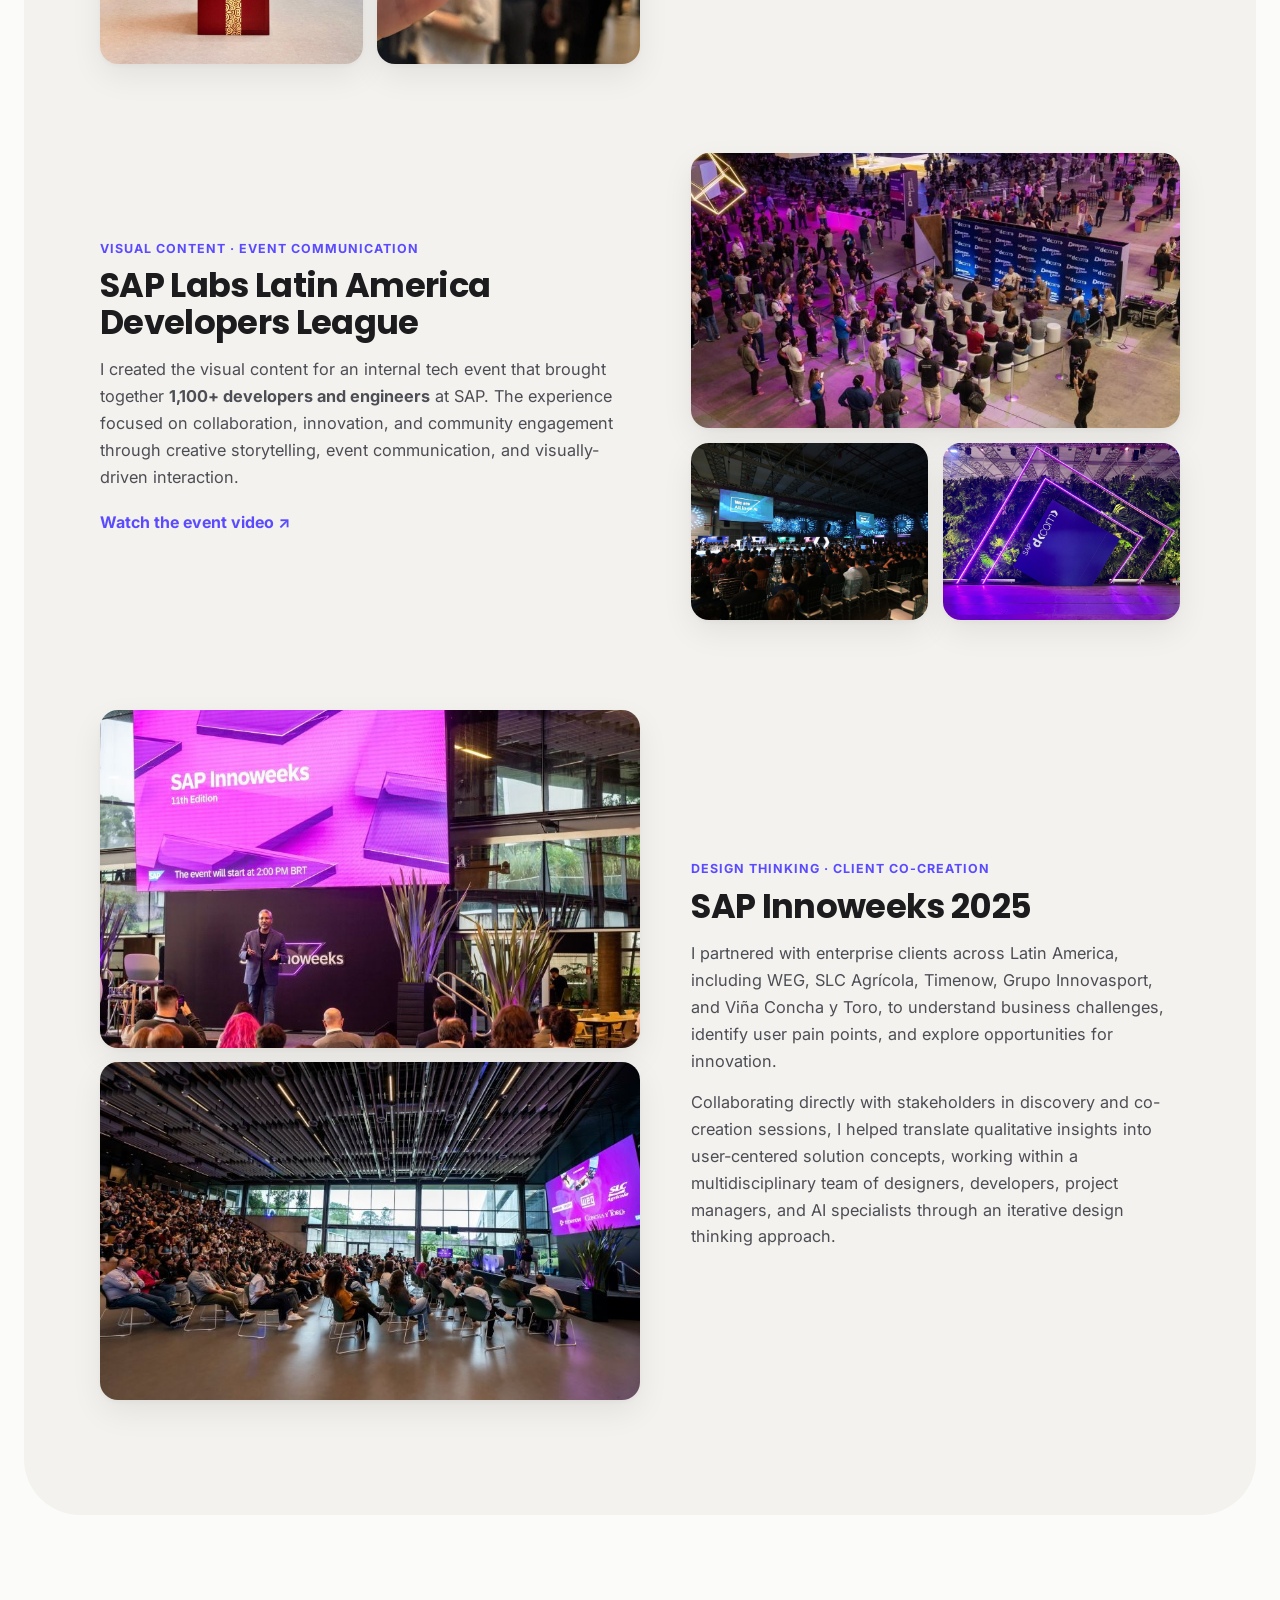
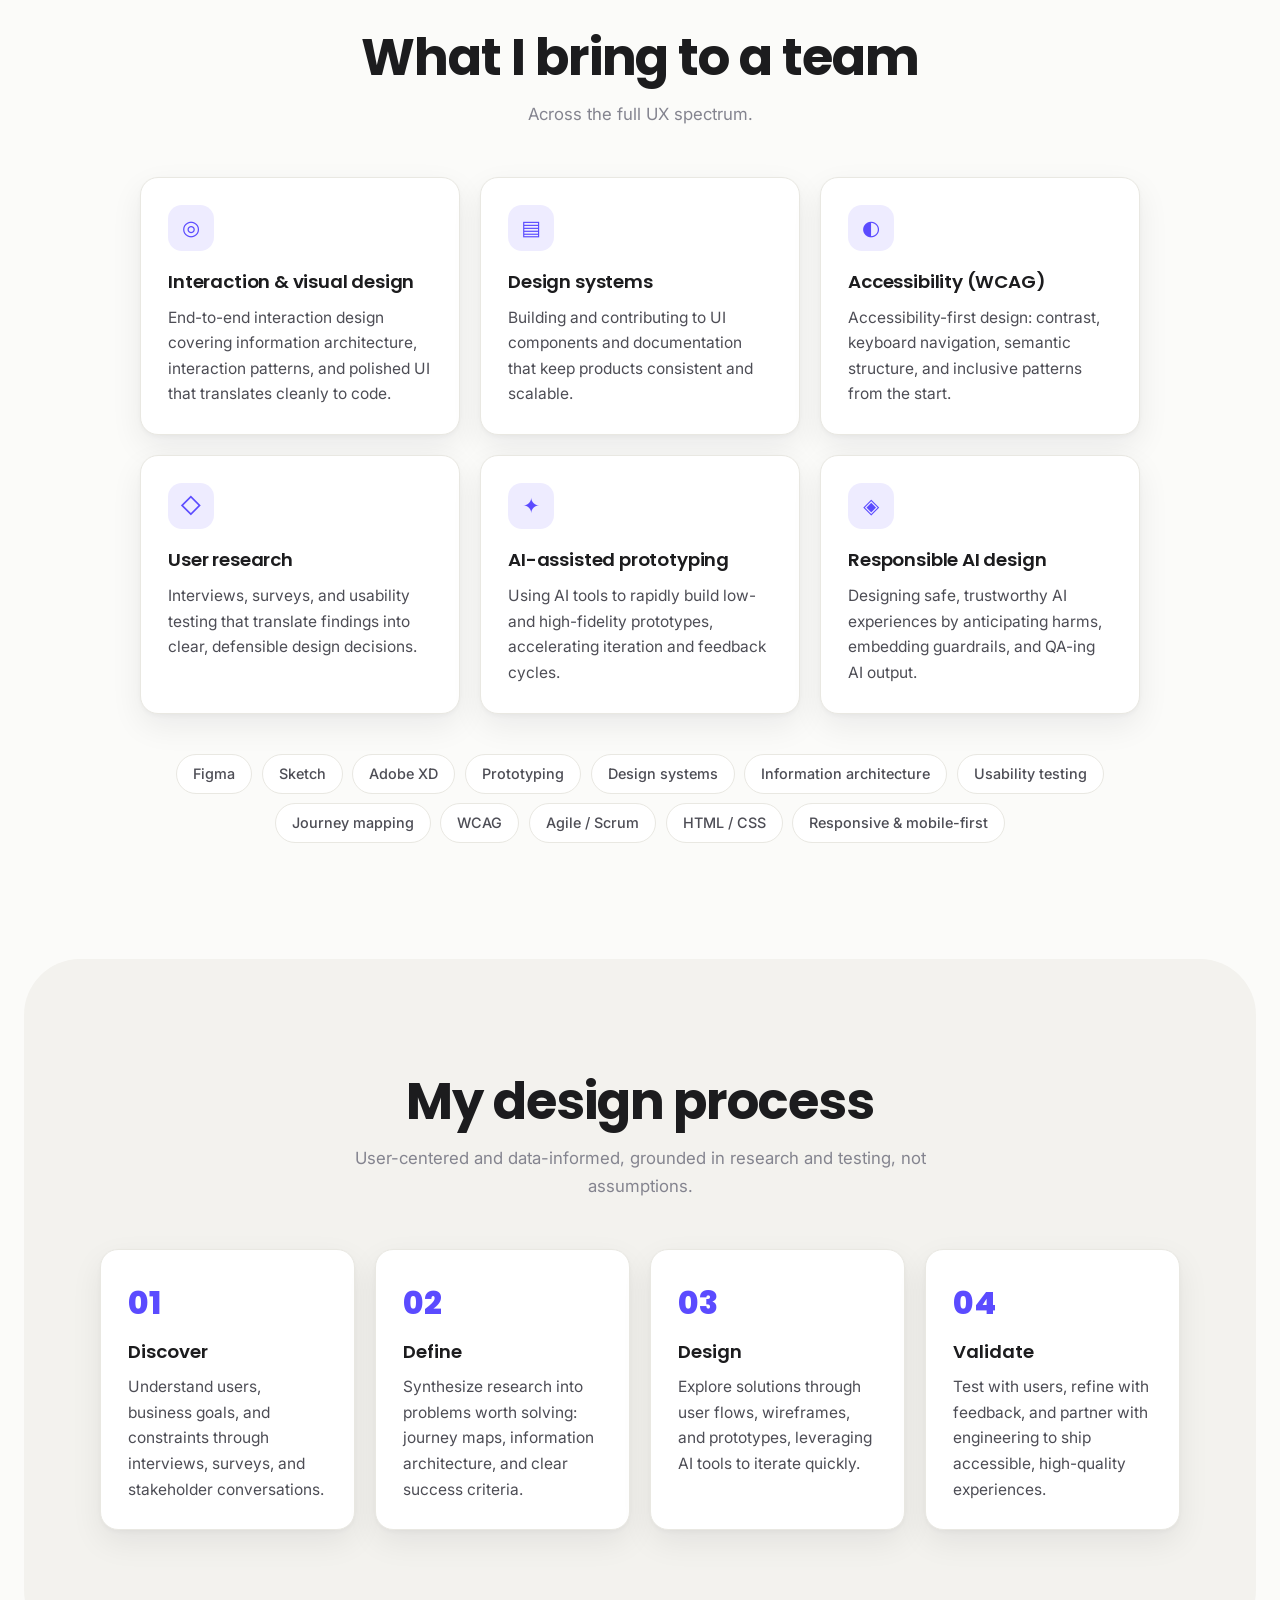
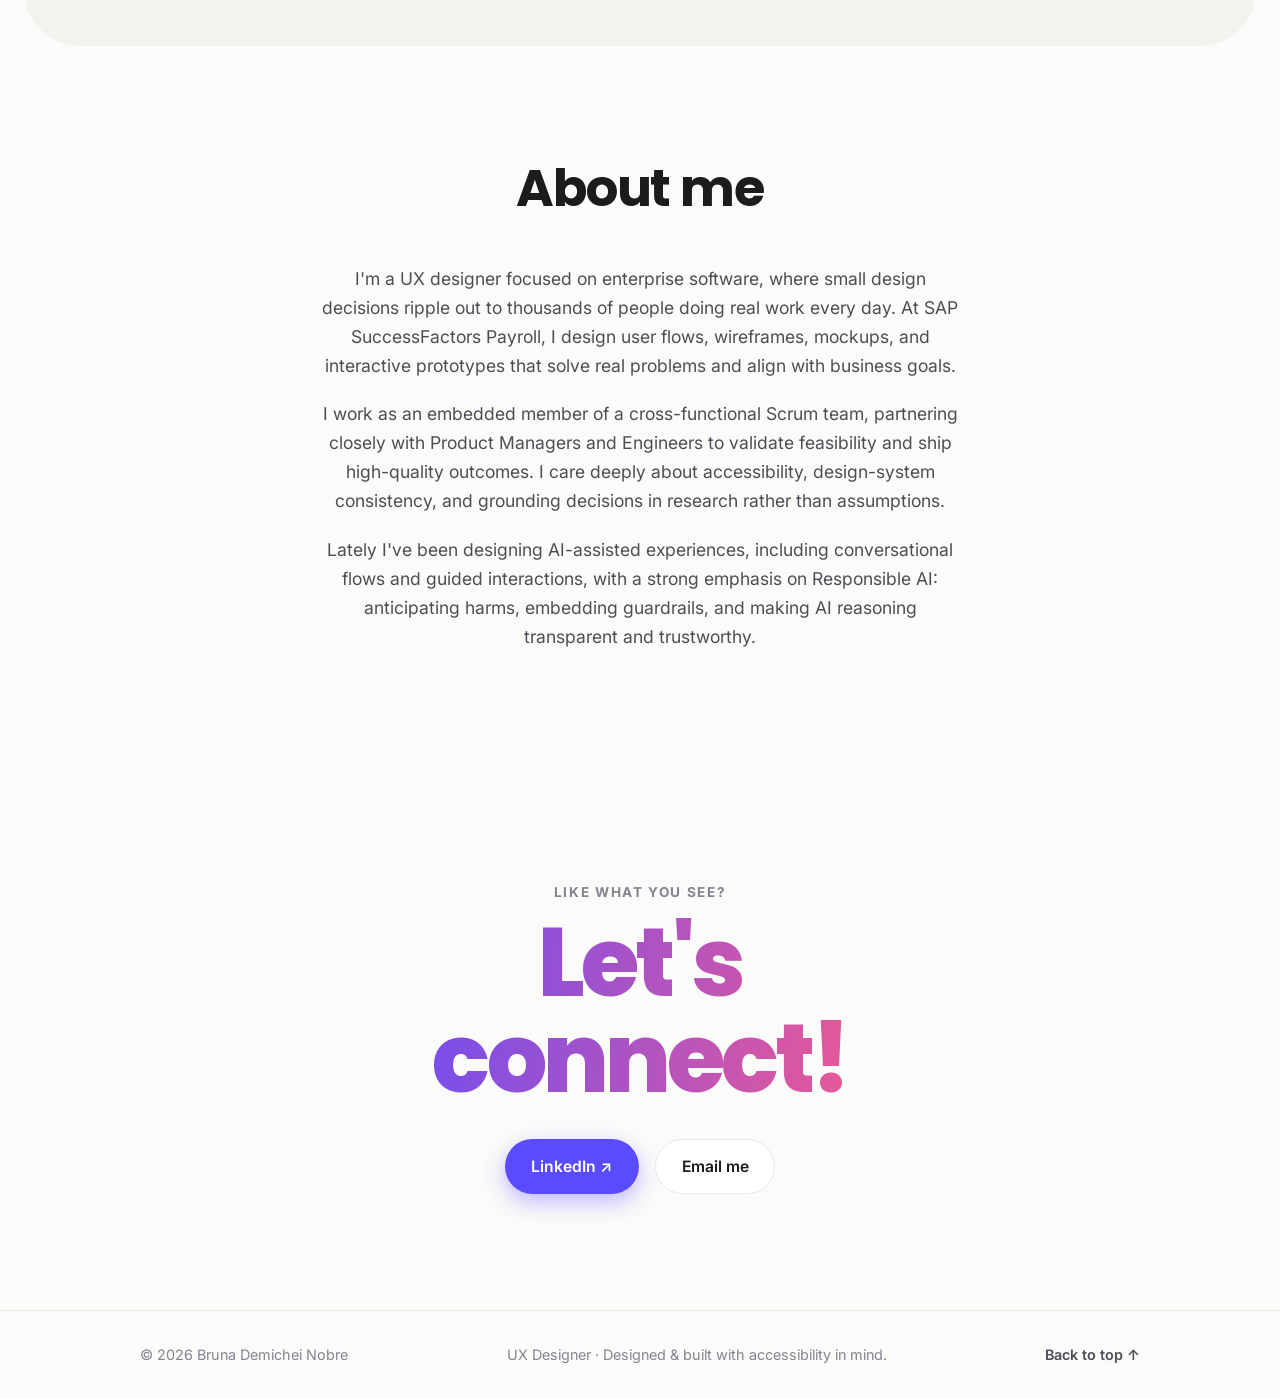
==== commit f9b78705: "Add Bad Money / Good Money discovery session case (FigJam board, scenario flow, phased roadmap)" ====
--- a/index.html
+++ b/index.html
@@ -80,6 +80,17 @@
       </div>
 
       <div class="grid grid--work">
+        <!-- Featured: discovery session -->
+        <a class="proj proj--feature reveal" href="case-bad-money.html">
+          <span class="proj__media"><img src="assets/cases/bad-money-cover.svg" alt="Discovery board with sticky notes, a scenario flow, and phased roadmap for the Bad Money / Good Money payroll session" loading="lazy" /></span>
+          <span class="proj__body">
+            <span class="proj__badge">Featured · Cross-functional discovery</span>
+            <span class="proj__cat">Discovery workshop · Payroll</span>
+            <h3 class="proj__title">Bad Money / Good Money</h3>
+            <p class="proj__desc">Facilitated a discovery session with developers, LPMs, and UX designers to untangle negative and retroactive taxable-earnings scenarios — aligning the whole triad on the expected behavior and a phased delivery plan.</p>
+          </span>
+        </a>
+
         <!-- Case study 1 -->
         <a class="proj reveal" href="case-payroll-credentials.html">
           <span class="proj__media"><img src="assets/cases/cred-finetuning.jpg" alt="SAP Fiori Fine-Tuning options list including credentials for third-party systems" loading="lazy" /></span>
--- a/styles.css
+++ b/styles.css
@@ -771,3 +771,184 @@
   .feature { grid-template-columns: 1fr; gap: 1.5rem; }
   .feature--reverse .feature__gallery { order: 0; }
 }
+
+/* ===== Discovery board (FigJam-style) ===== */
+.board {
+  --board-bg: #f7f6f1;
+  --board-line: #e2e0d6;
+  --note-ink: #2a2922;
+  margin-top: 1.8rem;
+  border-radius: 18px;
+  overflow: hidden;
+  border: 1px solid var(--border);
+  box-shadow: var(--shadow-lg);
+  background: var(--board-bg);
+}
+.board__bar {
+  display: flex; align-items: center; justify-content: space-between;
+  gap: 1rem; padding: 0.7rem 1rem;
+  background: #ffffff; border-bottom: 1px solid var(--board-line);
+}
+.board__bar-title { font-weight: 700; font-size: 0.82rem; letter-spacing: 0.01em; color: #57564e; }
+.board__bar-tools { display: inline-flex; gap: 0.4rem; }
+.board__tool { width: 22px; height: 22px; border-radius: 7px; background: #ececE4; }
+.board__tool:nth-child(1) { background: #ffd23f; }
+.board__tool:nth-child(2) { background: #ff8fab; }
+.board__tool:nth-child(3) { background: #7cc6fe; }
+
+.board__canvas {
+  padding: clamp(1.2rem, 3.5vw, 2.4rem);
+  background-color: var(--board-bg);
+  background-image: radial-gradient(var(--board-line) 1.4px, transparent 1.4px);
+  background-size: 22px 22px;
+  background-position: -11px -11px;
+  display: flex; flex-direction: column;
+  gap: clamp(1.6rem, 4vw, 2.6rem);
+}
+.board__group { display: flex; flex-direction: column; gap: 1rem; }
+.board__head {
+  font-family: var(--font-display); font-weight: 700; font-size: 1.15rem;
+  color: #38372f; letter-spacing: -0.01em;
+  display: flex; align-items: center; gap: 0.5rem;
+}
+.board__head::before {
+  content: ""; width: 0.85rem; height: 0.85rem; border-radius: 4px;
+  background: var(--accent); transform: rotate(12deg);
+}
+.board__intro { margin: -0.3rem 0 0.2rem; font-size: 0.9rem; color: #6b6a60; max-width: 70ch; }
+.board__row {
+  display: grid; grid-template-columns: repeat(auto-fit, minmax(230px, 1fr));
+  gap: clamp(0.9rem, 2.2vw, 1.4rem); align-items: start;
+}
+.board__legend {
+  display: flex; flex-wrap: wrap; gap: 0.4rem 1.1rem;
+  font-size: 0.78rem; color: #57564e; margin-top: -0.2rem;
+}
+.board__legend span { display: inline-flex; align-items: center; gap: 0.4rem; }
+.board__legend i { width: 12px; height: 12px; border-radius: 3px; display: inline-block; }
+
+/* sticky notes */
+.note {
+  --note-bg: #fff6b8;
+  position: relative; background: var(--note-bg); color: var(--note-ink);
+  border-radius: 4px 10px 8px 6px; padding: 1.05rem 1.1rem;
+  font-size: 0.92rem; line-height: 1.5;
+  box-shadow: 0 1px 1px rgba(20,20,25,0.06), 0 10px 22px rgba(20,20,25,0.10);
+  transition: transform 0.2s ease, box-shadow 0.2s ease;
+}
+.note:hover { transform: translateY(-3px) rotate(0deg) !important; box-shadow: 0 14px 30px rgba(20,20,25,0.16); }
+.note:nth-child(2n) { transform: rotate(-1.1deg); }
+.note:nth-child(3n) { transform: rotate(1deg); }
+.note:nth-child(4n) { transform: rotate(-0.6deg); }
+.note__label {
+  display: block; font-weight: 700; font-size: 0.78rem; text-transform: uppercase;
+  letter-spacing: 0.05em; margin-bottom: 0.4rem; opacity: 0.72;
+}
+.note strong { font-weight: 700; }
+.note--yellow { --note-bg: #fff0a6; }
+.note--pink   { --note-bg: #ffc7d4; }
+.note--green  { --note-bg: #c6f0cf; }
+.note--blue   { --note-bg: #c4e4ff; }
+.note--purple { --note-bg: #e0d4ff; }
+.note--white  { --note-bg: #ffffff; }
+.note ul { margin: 0.2rem 0 0; padding-left: 1.1rem; color: var(--note-ink); font-size: inherit; }
+.note ul li { margin: 0.2rem 0; color: var(--note-ink); }
+.note p { color: var(--note-ink); margin: 0; }
+.note__a { display: block; margin-top: 0.6rem; padding-top: 0.5rem; border-top: 1px dashed rgba(20,20,25,0.22); font-size: 0.85rem; }
+.note__a b { color: #1f7a4d; }
+
+.board__cols {
+  display: grid; grid-template-columns: repeat(auto-fit, minmax(240px, 1fr));
+  gap: clamp(1rem, 2.5vw, 1.6rem); align-items: start;
+}
+.board__col { display: flex; flex-direction: column; gap: 0.85rem; }
+.board__col-title {
+  font-weight: 700; font-size: 0.82rem; text-transform: uppercase; letter-spacing: 0.06em;
+  color: #57564e; display: flex; align-items: center; gap: 0.45rem;
+}
+.board__col-title::before { content: ""; width: 10px; height: 10px; border-radius: 50%; background: currentColor; }
+.board__col--pain .board__col-title { color: #d6455d; }
+.board__col--ok .board__col-title { color: #1f9e63; }
+.board__col--idea .board__col-title { color: #7a4fd6; }
+
+/* participant chips */
+.board__people {
+  display: grid; grid-template-columns: repeat(auto-fit, minmax(150px, 1fr));
+  gap: 0.8rem; list-style: none; margin: 0; padding: 0;
+}
+.person {
+  background: #ffffff; border: 1px solid var(--board-line); border-radius: 12px;
+  padding: 0.85rem 0.95rem; display: flex; flex-direction: column; gap: 0.15rem;
+}
+.person__top { display: flex; align-items: center; gap: 0.55rem; margin-bottom: 0.35rem; }
+.person__avatar {
+  width: 30px; height: 30px; border-radius: 50%; display: grid; place-items: center;
+  font-weight: 700; font-size: 0.8rem; color: #fff; background: var(--accent); flex: none;
+}
+.person:nth-child(2n) .person__avatar { background: var(--accent-2); }
+.person:nth-child(3n) .person__avatar { background: #2fb27c; }
+.person:nth-child(5n) .person__avatar { background: #f0a83f; }
+.person__name { font-weight: 700; font-size: 0.88rem; color: #38372f; }
+.person__role { color: #8a897f; font-size: 0.78rem; }
+
+/* horizontal scenario flow */
+.flow {
+  display: flex; gap: 0.7rem; align-items: stretch;
+  overflow-x: auto; padding: 0.4rem 0.2rem 1rem;
+  scroll-snap-type: x proximity;
+}
+.flow__step {
+  position: relative; flex: 0 0 clamp(180px, 40vw, 220px);
+  background: #ffffff; border: 1px solid var(--board-line); border-radius: 14px;
+  padding: 0.95rem 1rem; display: flex; flex-direction: column; gap: 0.45rem;
+  scroll-snap-align: start;
+}
+.flow__step::after {
+  content: "→"; position: absolute; right: -0.68rem; top: 50%; transform: translateY(-50%);
+  color: #b9b7a9; font-weight: 700; font-size: 1.1rem; z-index: 1;
+}
+.flow__step:last-child::after { content: none; }
+.flow__n {
+  width: 1.6rem; height: 1.6rem; border-radius: 8px; background: var(--accent-soft);
+  color: var(--accent); font-weight: 700; font-size: 0.8rem; display: grid; place-items: center;
+}
+.flow__step p { margin: 0; color: #38372f; font-size: 0.9rem; line-height: 1.45; }
+.flow__step--retro { border-color: #b79bff; box-shadow: 0 0 0 2px rgba(135,79,255,0.14); }
+.flow__tag {
+  align-self: flex-start; font-size: 0.66rem; font-weight: 800; letter-spacing: 0.08em;
+  text-transform: uppercase; color: #fff; background: #874fff; border-radius: 999px; padding: 0.15rem 0.5rem;
+}
+.flow__step--warn { border-color: #ffb0a4; }
+.flow__step--fix { border-color: #a5e3b5; }
+
+/* delivery phases */
+.phases { display: grid; gap: 0.8rem; }
+.phase {
+  display: grid; grid-template-columns: auto 1fr; gap: 0.9rem; align-items: start;
+  background: #ffffff; border: 1px solid var(--board-line); border-radius: 12px; padding: 0.95rem 1.1rem;
+}
+.phase__tag {
+  font-weight: 800; font-size: 0.72rem; letter-spacing: 0.05em; text-transform: uppercase;
+  color: #fff; background: var(--accent); border-radius: 8px; padding: 0.35rem 0.6rem; white-space: nowrap; align-self: center;
+}
+.phase:nth-child(2) .phase__tag { background: #2fb27c; }
+.phase:nth-child(3) .phase__tag { background: #f0a83f; }
+.phase p { margin: 0; color: #38372f; font-size: 0.95rem; line-height: 1.45; }
+
+/* highlight card on home */
+.proj--feature {
+  grid-column: 1 / -1;
+  display: grid; grid-template-columns: 1.1fr 1fr; gap: 0;
+  background: linear-gradient(135deg, rgba(91,75,255,0.10), rgba(255,91,134,0.10));
+  border: 1px solid var(--border); border-radius: var(--radius-sm); overflow: hidden;
+}
+.proj--feature .proj__media { aspect-ratio: auto; height: 100%; min-height: 220px; }
+.proj--feature .proj__body { padding: clamp(1.4rem, 3vw, 2.2rem); display: flex; flex-direction: column; justify-content: center; }
+.proj__badge {
+  align-self: flex-start; font-size: 0.68rem; font-weight: 800; letter-spacing: 0.08em; text-transform: uppercase;
+  color: var(--accent); background: var(--accent-soft); border-radius: 999px; padding: 0.28rem 0.7rem; margin-bottom: 0.8rem;
+}
+@media (max-width: 720px) {
+  .proj--feature { grid-template-columns: 1fr; }
+  .board__canvas { padding: 1rem; }
+}
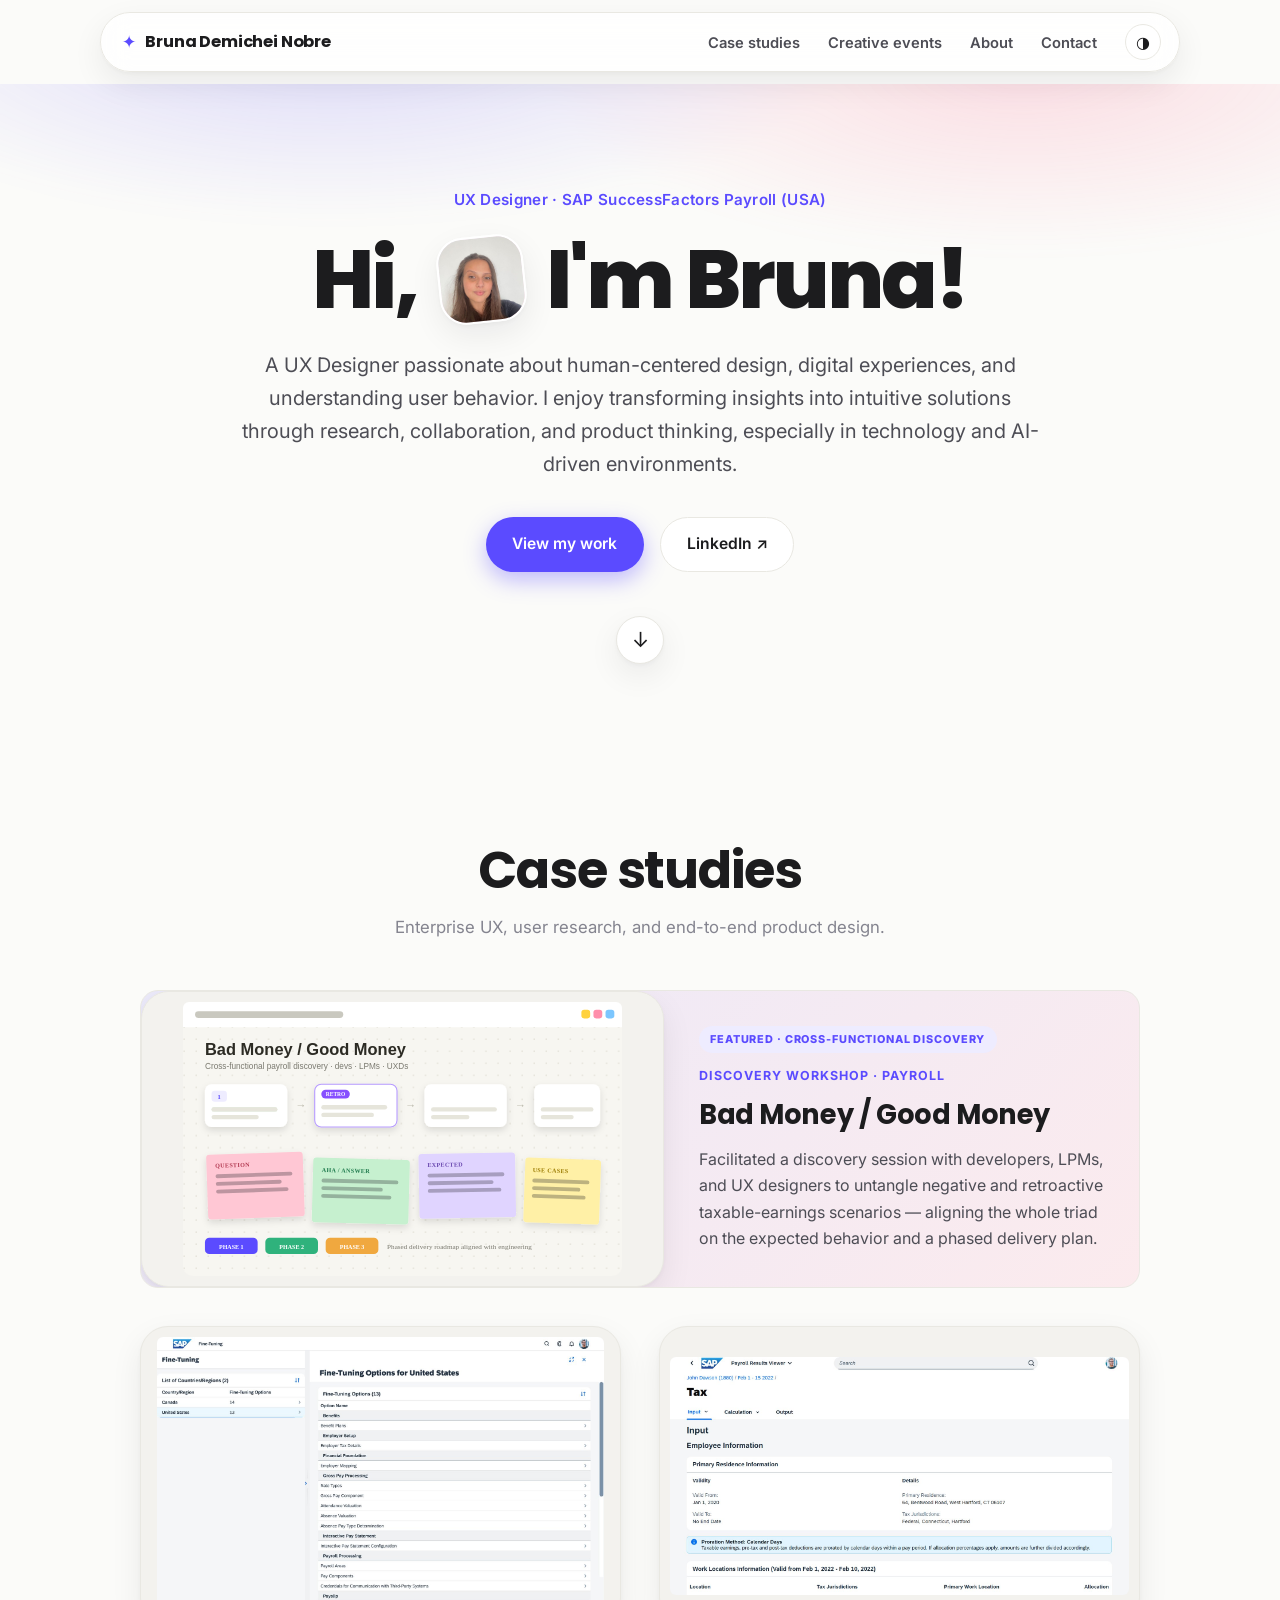
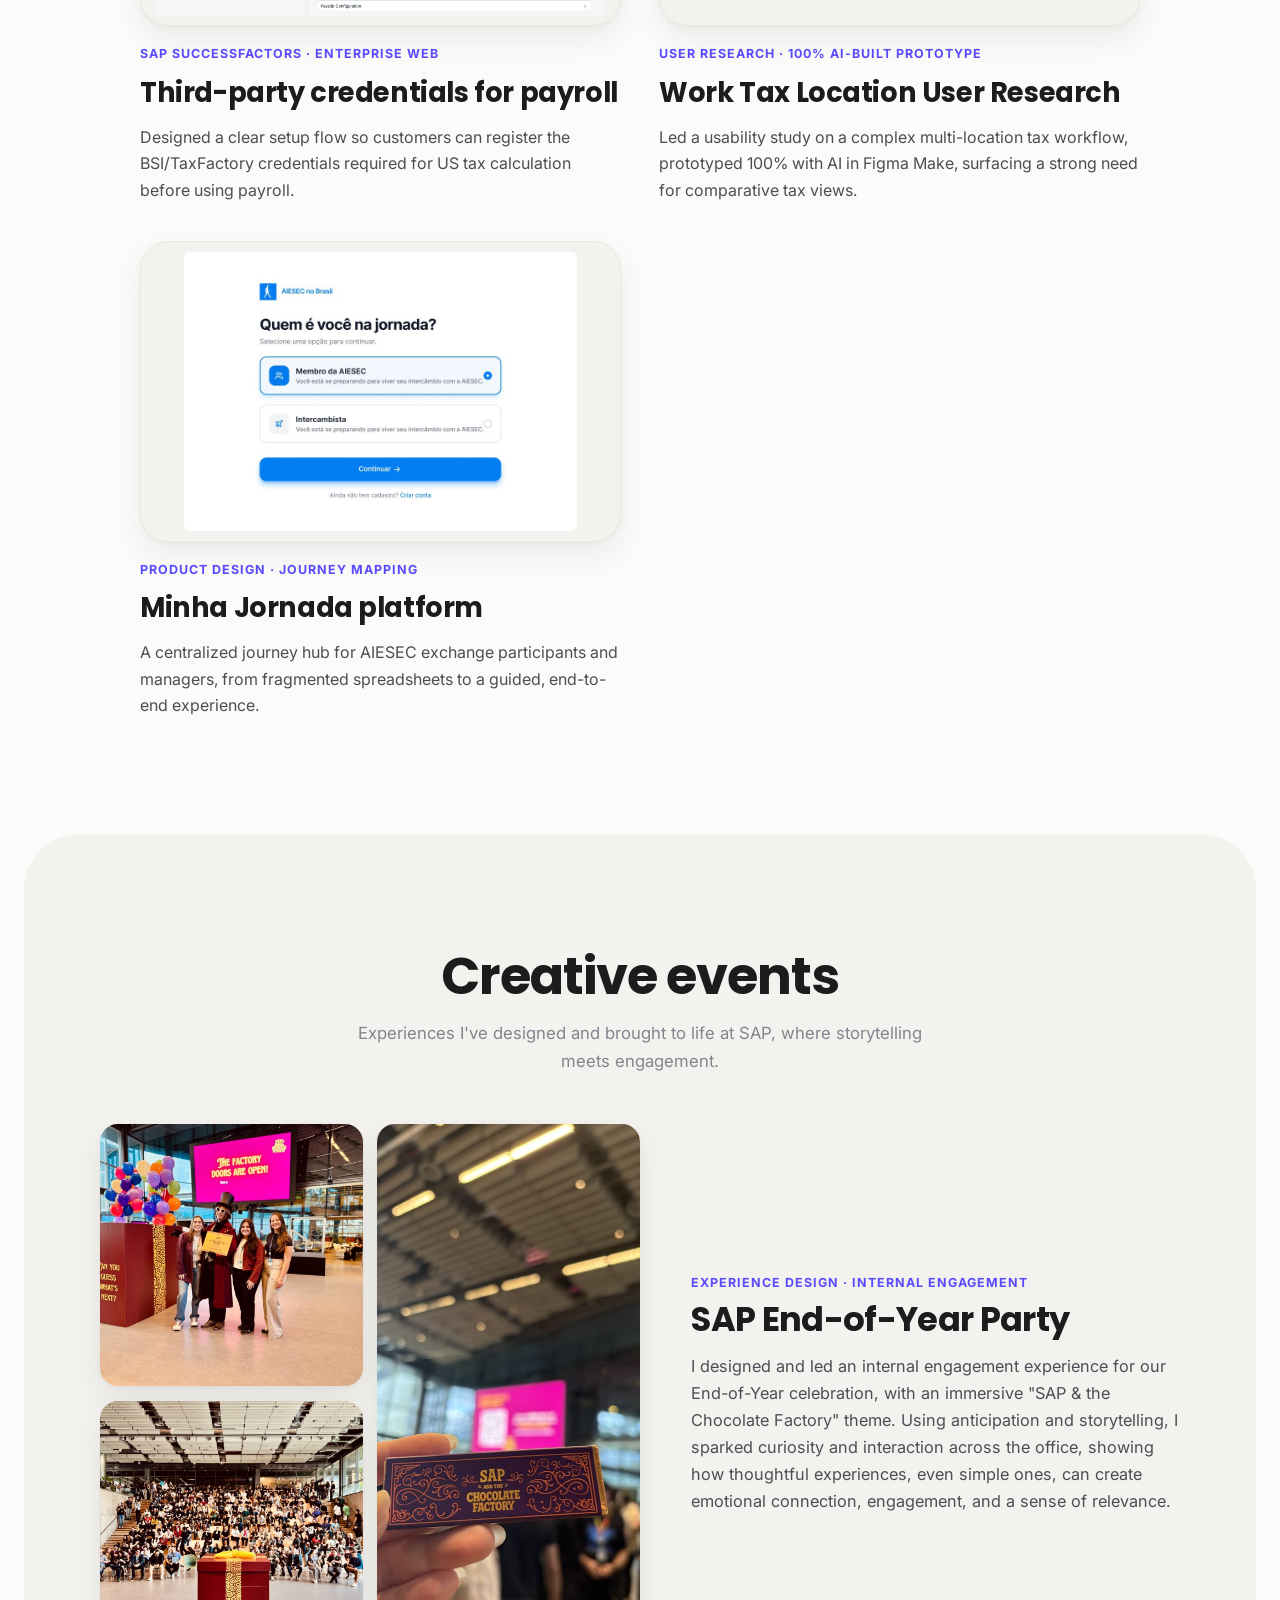
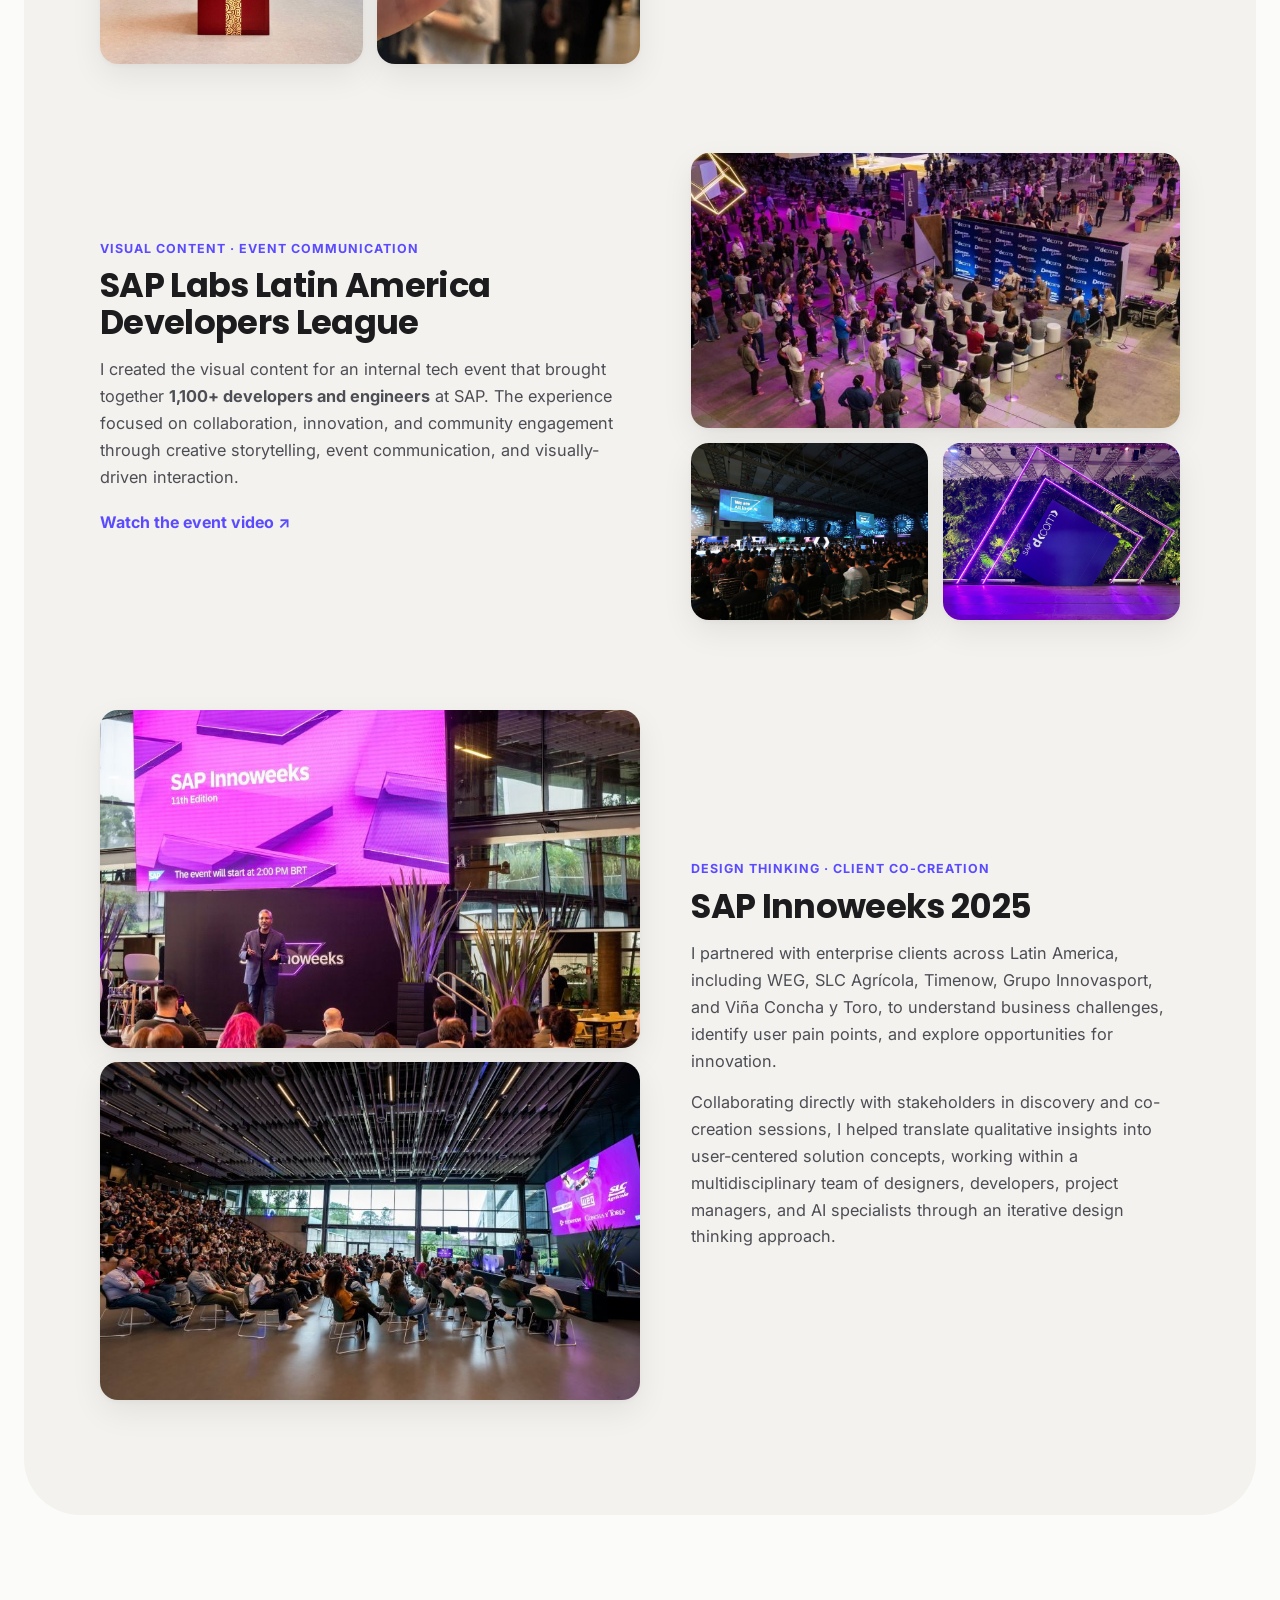
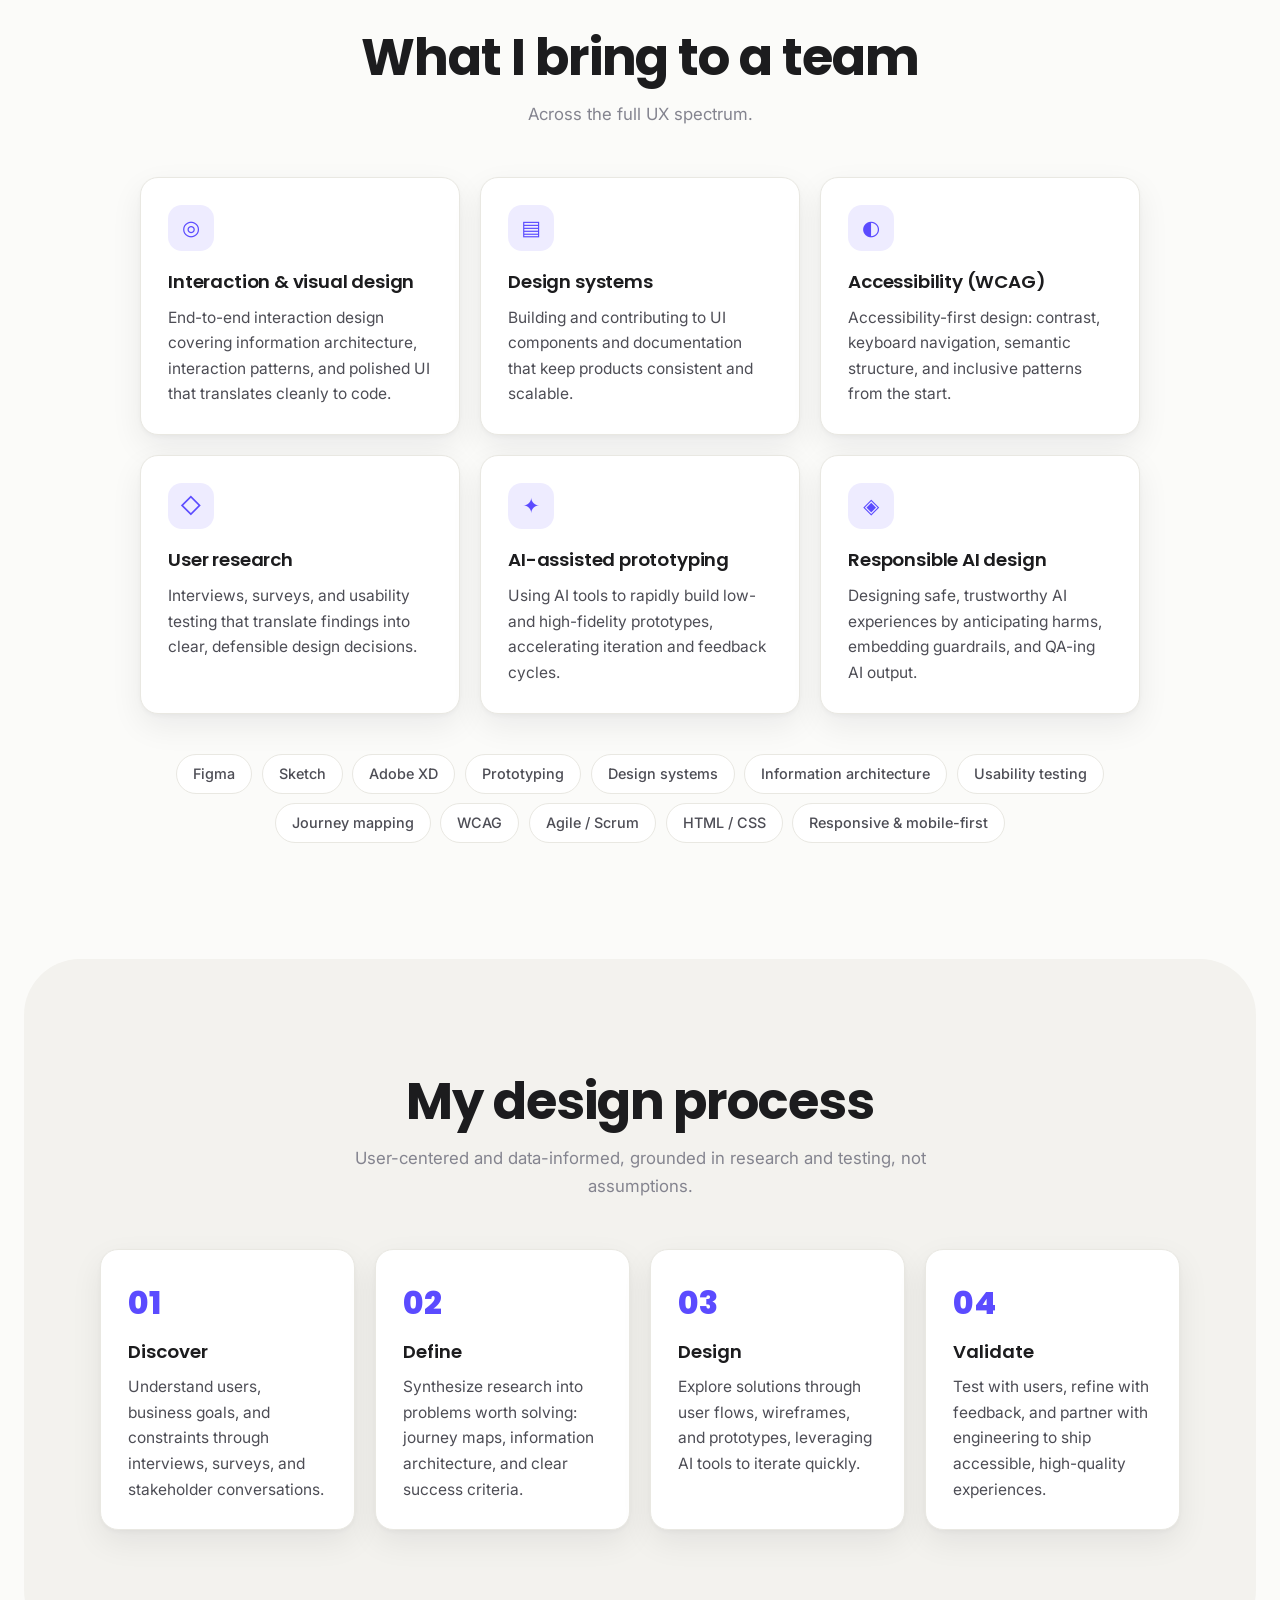
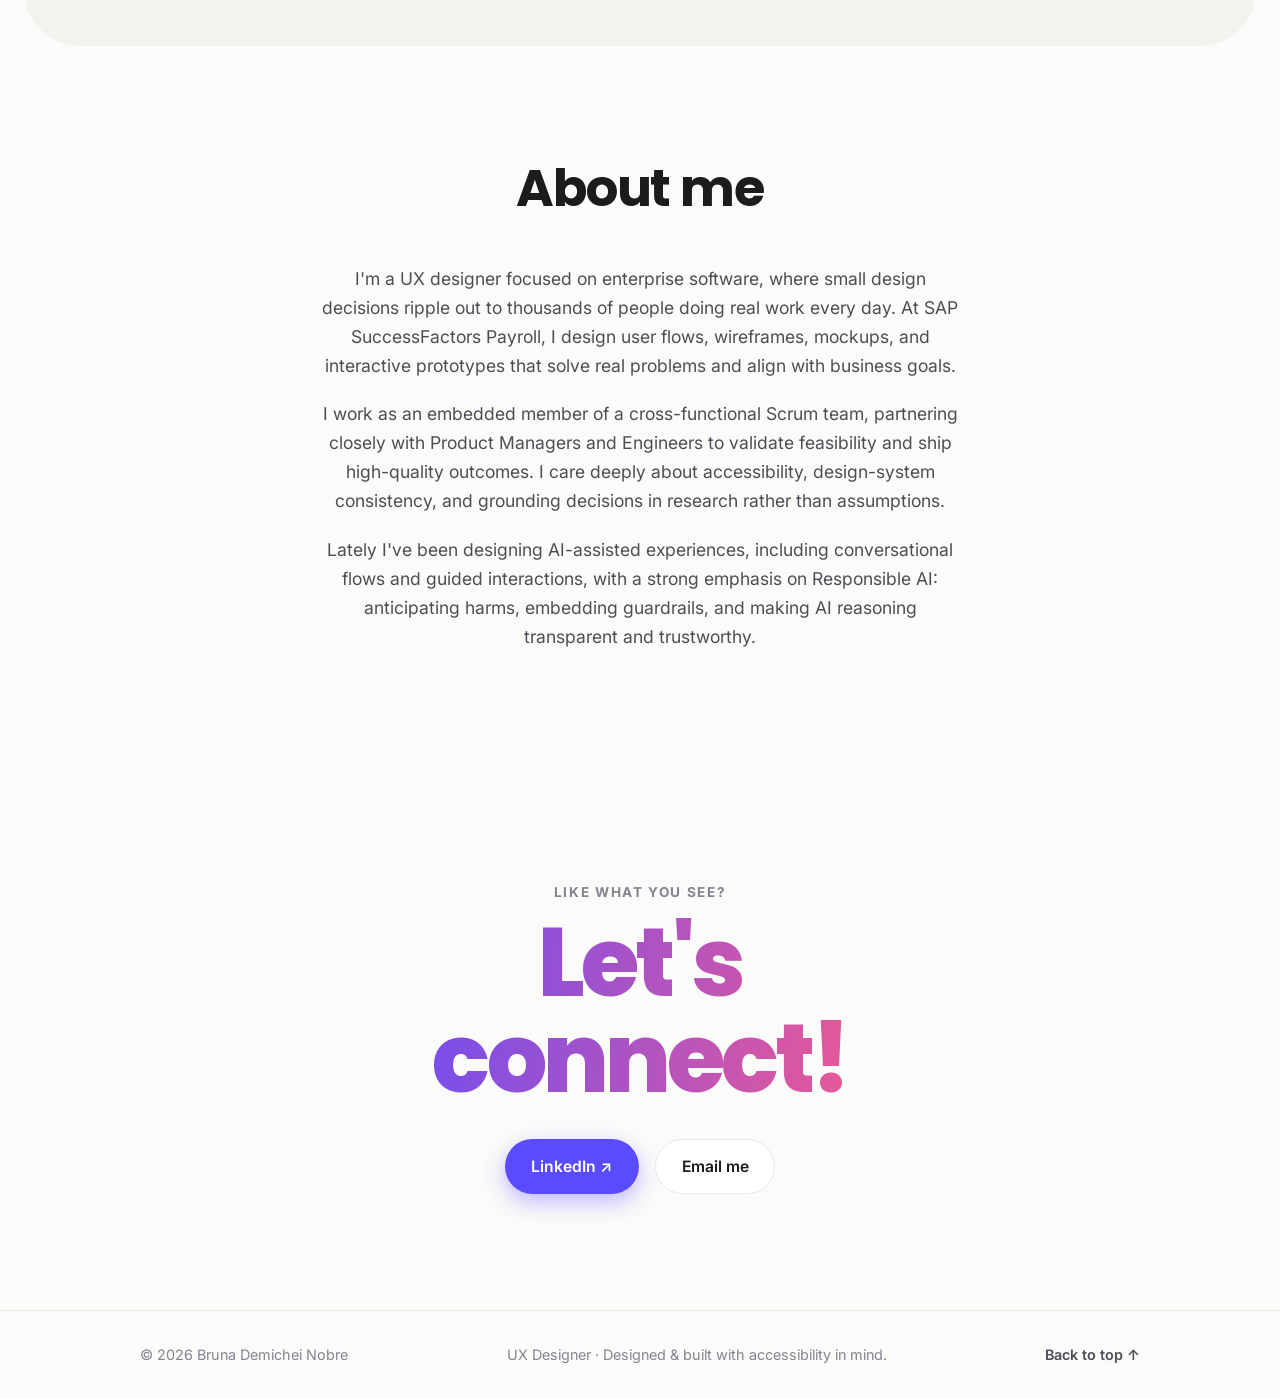
==== commit 73a9378c: "Tax Location: capitalize User Research, emphasize 100% AI-built prototype Co-Authored-By: Devin AI <" ====
--- a/index.html
+++ b/index.html
@@ -102,9 +102,9 @@
         <!-- Case study 2 -->
         <a class="proj reveal" href="case-work-tax-location.html">
           <span class="proj__media"><img src="assets/cases/wtl-input.jpg" alt="Payroll Results Viewer showing tax input across multiple work locations" loading="lazy" /></span>
-          <span class="proj__cat">User research · AI-assisted prototyping</span>
-          <h3 class="proj__title">Work Tax Location user research</h3>
-          <p class="proj__desc">Led a usability study on a complex multi-location tax workflow, prototyped in Figma Make, surfacing a strong need for comparative tax views.</p>
+          <span class="proj__cat">User Research · 100% AI-built prototype</span>
+          <h3 class="proj__title">Work Tax Location User Research</h3>
+          <p class="proj__desc">Led a usability study on a complex multi-location tax workflow, prototyped 100% with AI in Figma Make, surfacing a strong need for comparative tax views.</p>
         </a>
 
         <!-- Case study 3 -->
--- a/styles.css
+++ b/styles.css
@@ -952,3 +952,139 @@
   .proj--feature { grid-template-columns: 1fr; }
   .board__canvas { padding: 1rem; }
 }
+
+/* ===== research report board: timeline, verbatim, delight col, Q&A matrix ===== */
+.board__verbatim {
+  margin: -0.3rem 0 0.2rem;
+  font-size: 0.82rem;
+  font-style: italic;
+  color: var(--muted, #6b7280);
+}
+
+.board__timeline {
+  list-style: none;
+  margin: 0; padding: 0;
+  display: grid;
+  grid-template-columns: repeat(auto-fit, minmax(150px, 1fr));
+  gap: 0.8rem;
+}
+.board__timeline li {
+  background: #ffffff;
+  border: 1px solid var(--board-line);
+  border-radius: 12px;
+  padding: 0.8rem 0.95rem;
+  display: flex;
+  flex-direction: column;
+  gap: 0.15rem;
+}
+.board__timeline b { color: #38372f; font-size: 0.95rem; }
+.board__timeline span { color: #7a796f; font-size: 0.82rem; }
+.board__timeline em {
+  font-style: normal;
+  font-weight: 700;
+  font-size: 0.7rem;
+  letter-spacing: 0.06em;
+  text-transform: uppercase;
+  color: var(--accent);
+}
+
+.person__meta { color: #8a897f; font-size: 0.76rem; }
+.board__col--delight .board__col-title { color: #1f9e63; }
+
+/* user answers matrix */
+.qa { display: flex; flex-direction: column; gap: 1.4rem; }
+.qa__item {
+  background: rgba(255,255,255,0.62);
+  border: 1px solid var(--board-line);
+  border-radius: 14px;
+  padding: clamp(1rem, 2.4vw, 1.4rem);
+  display: flex;
+  flex-direction: column;
+  gap: 1rem;
+}
+.qa__q {
+  display: flex;
+  align-items: flex-start;
+  gap: 0.7rem;
+  flex-wrap: wrap;
+}
+.qa__q p { margin: 0; flex: 1 1 240px; color: #38372f; font-weight: 600; font-size: 0.95rem; line-height: 1.45; }
+.qa__num {
+  flex: none;
+  display: inline-grid; place-items: center;
+  min-width: 2rem; height: 2rem;
+  padding: 0 0.45rem;
+  border-radius: 8px;
+  background: var(--accent);
+  color: #fff;
+  font-weight: 700;
+  font-size: 0.82rem;
+}
+.qa__avg {
+  flex: none;
+  align-self: flex-start;
+  background: #fff;
+  border: 1px solid var(--board-line);
+  border-radius: 999px;
+  padding: 0.3rem 0.75rem;
+  font-weight: 700;
+  font-size: 0.85rem;
+  color: #1f9e63;
+}
+.qa__avg small { color: #8a897f; font-weight: 600; }
+.qa__answers {
+  display: grid;
+  grid-template-columns: repeat(auto-fill, minmax(190px, 1fr));
+  gap: 0.7rem;
+}
+.qa__a {
+  background: #fffdf6;
+  border: 1px solid var(--board-line);
+  border-top: 3px solid var(--accent);
+  border-radius: 8px;
+  padding: 0.7rem 0.8rem 0.8rem;
+  font-size: 0.85rem;
+  line-height: 1.45;
+  color: var(--note-ink);
+}
+.qa__a:nth-child(7n+2) { border-top-color: var(--accent-2); }
+.qa__a:nth-child(7n+3) { border-top-color: #2fb27c; }
+.qa__a:nth-child(7n+4) { border-top-color: #f0a83f; }
+.qa__a:nth-child(7n+5) { border-top-color: #2f7fd6; }
+.qa__a:nth-child(7n+6) { border-top-color: #d6455d; }
+.qa__a:nth-child(7n) { border-top-color: #9b6cff; }
+.qa__user {
+  display: inline-block;
+  font-weight: 700;
+  font-size: 0.7rem;
+  letter-spacing: 0.05em;
+  color: #8a897f;
+  margin-bottom: 0.35rem;
+}
+.qa__a--rating {
+  display: flex;
+  align-items: center;
+  justify-content: space-between;
+  gap: 0.5rem;
+}
+.qa__a--rating .qa__user { margin-bottom: 0; }
+.qa__rate { font-weight: 800; font-size: 1rem; color: #38372f; }
+.qa__a--empty { opacity: 0.7; }
+.qa__na { font-style: italic; color: #9a998f; font-size: 0.82rem; }
+.qa__note {
+  background: #fff6cf;
+  border-left: 4px solid #f0c948;
+  border-radius: 6px;
+  padding: 0.7rem 0.85rem;
+  font-size: 0.85rem;
+  line-height: 1.5;
+  color: #5a4f25;
+}
+.qa__note strong {
+  display: block;
+  font-size: 0.7rem;
+  text-transform: uppercase;
+  letter-spacing: 0.06em;
+  color: #b08900;
+  margin-bottom: 0.2rem;
+}
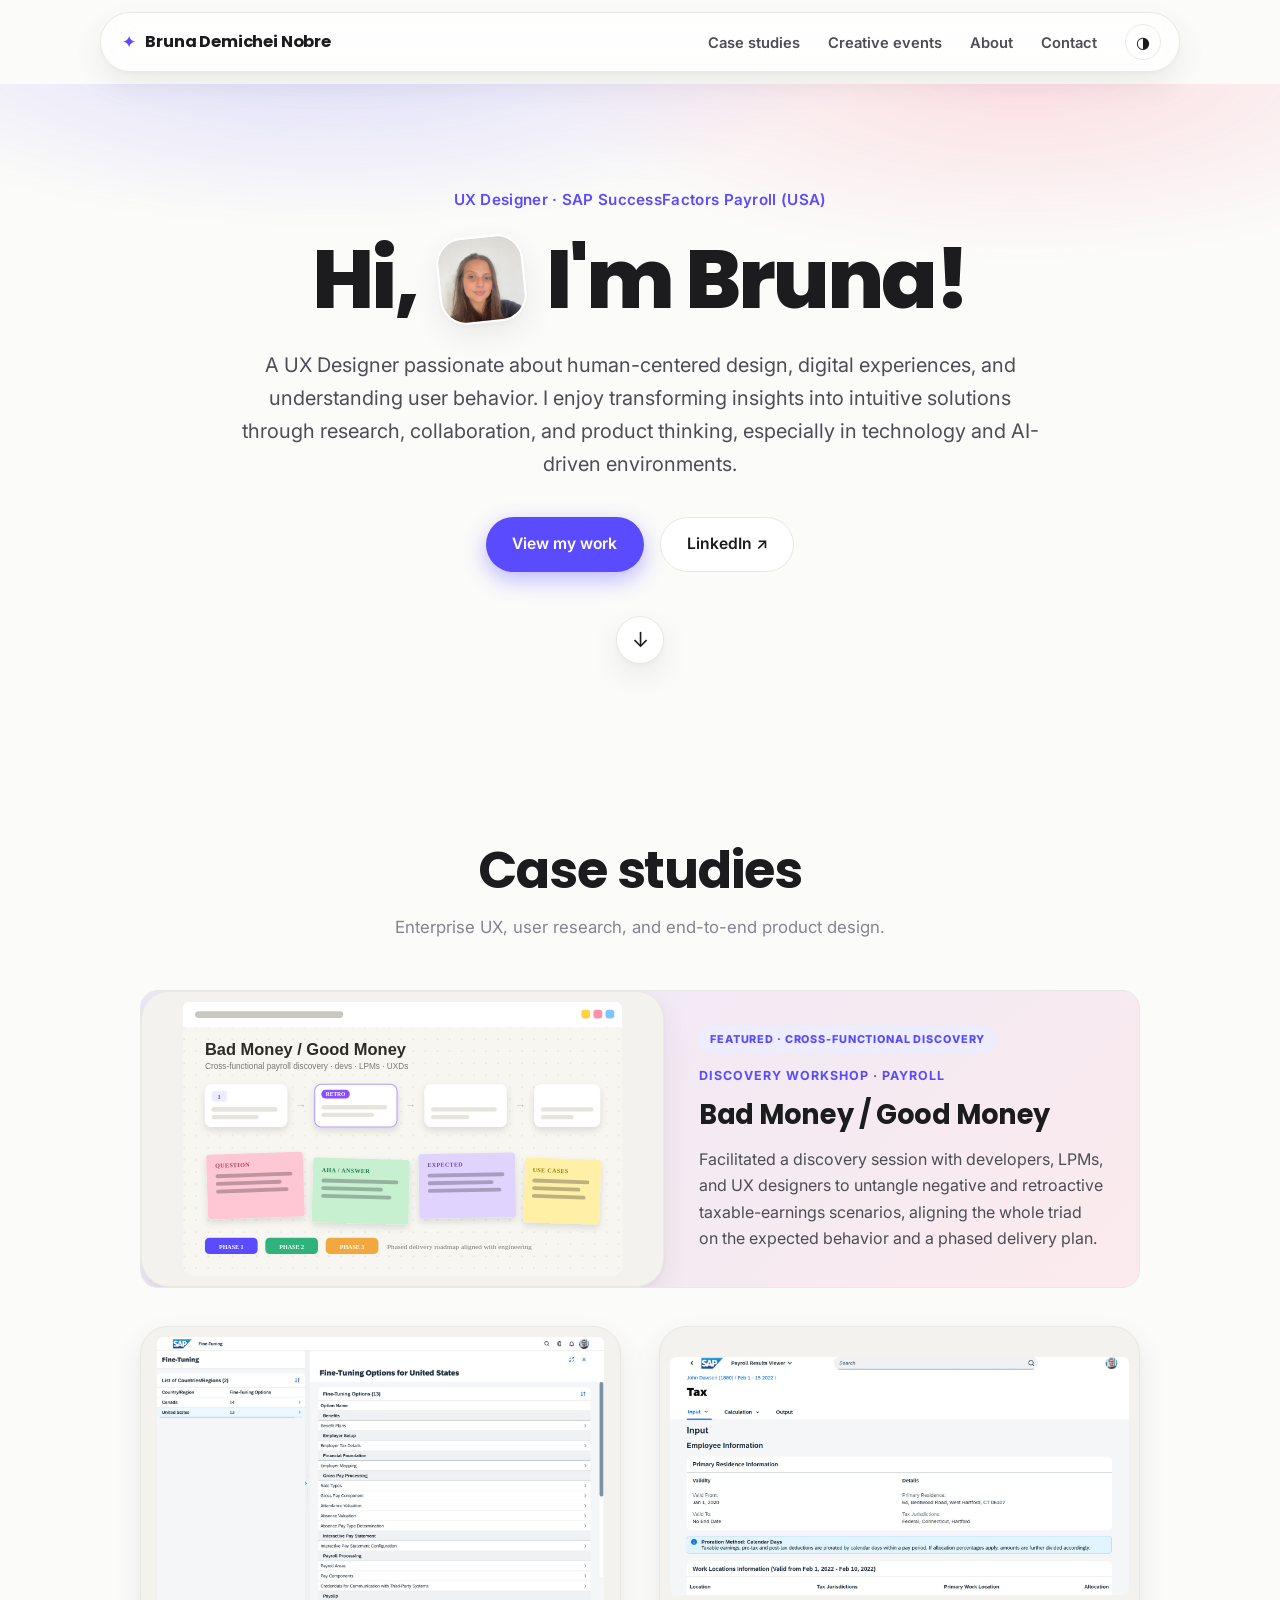
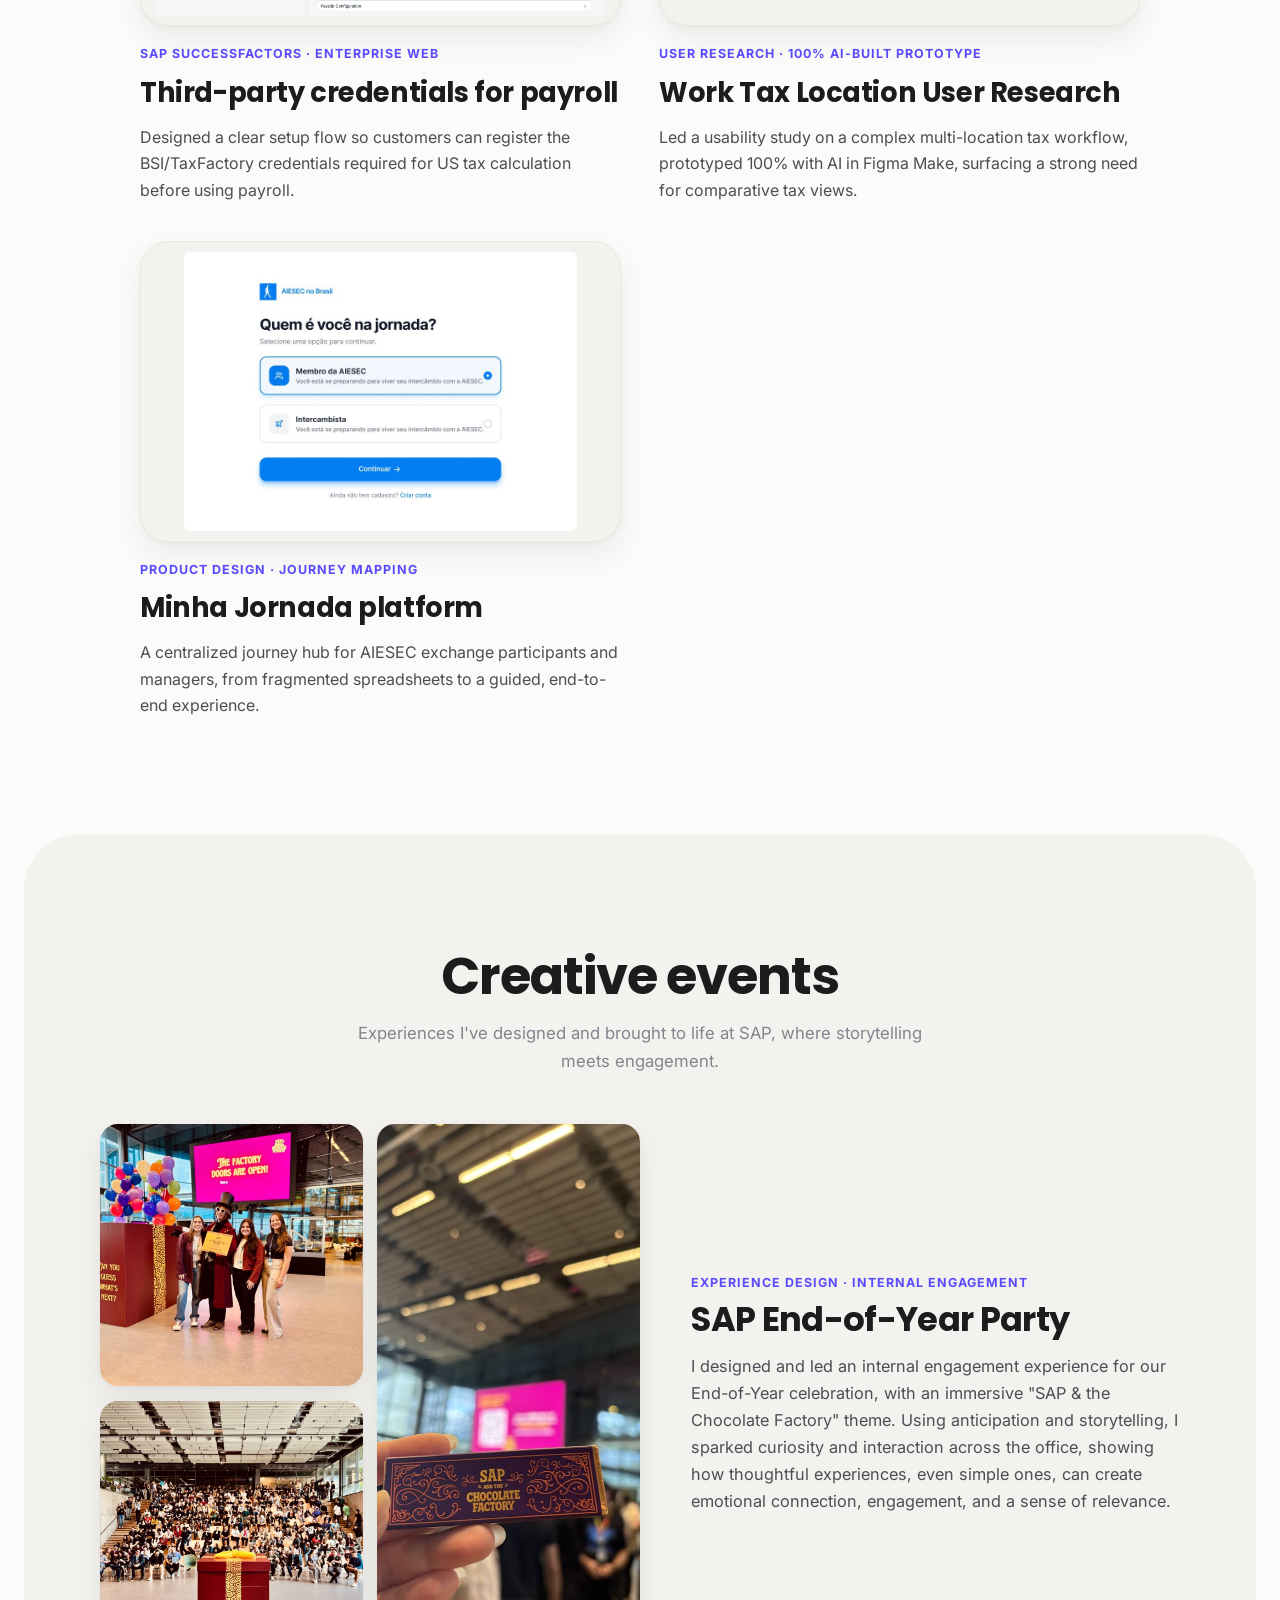
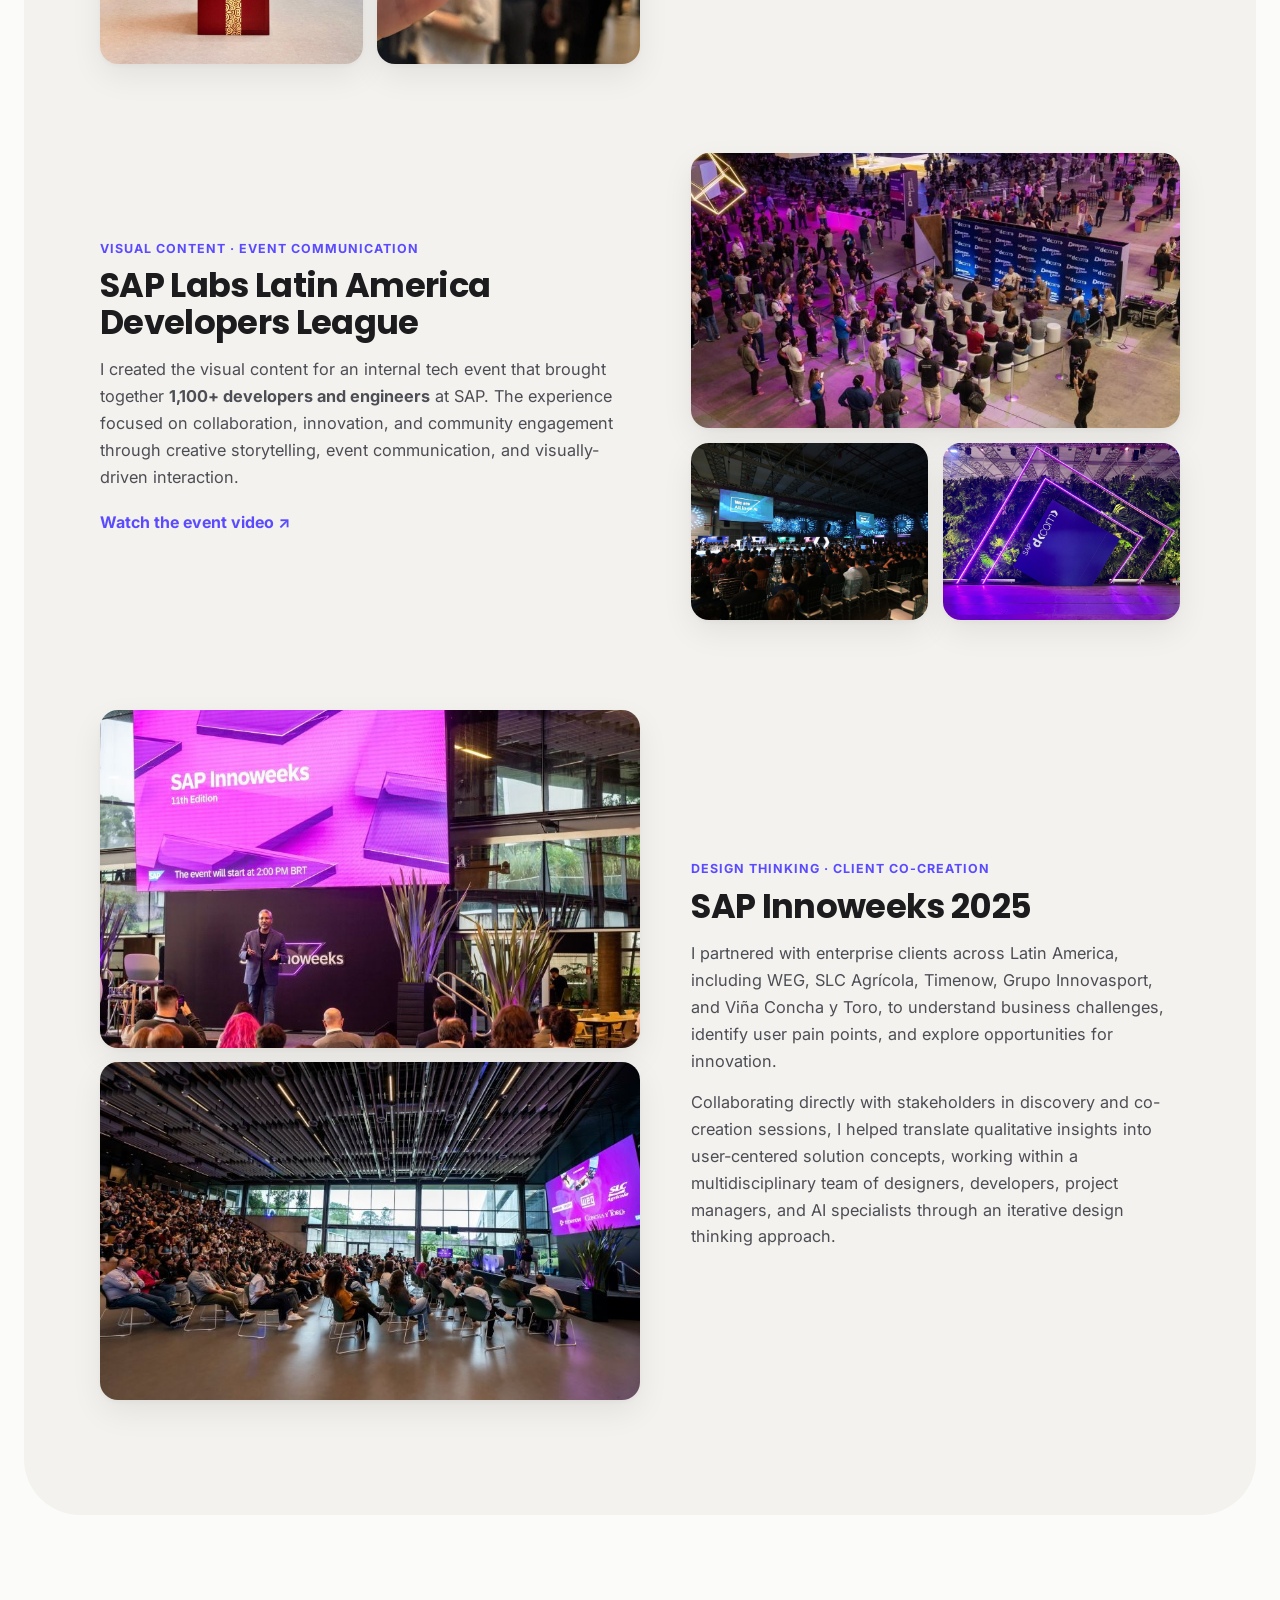
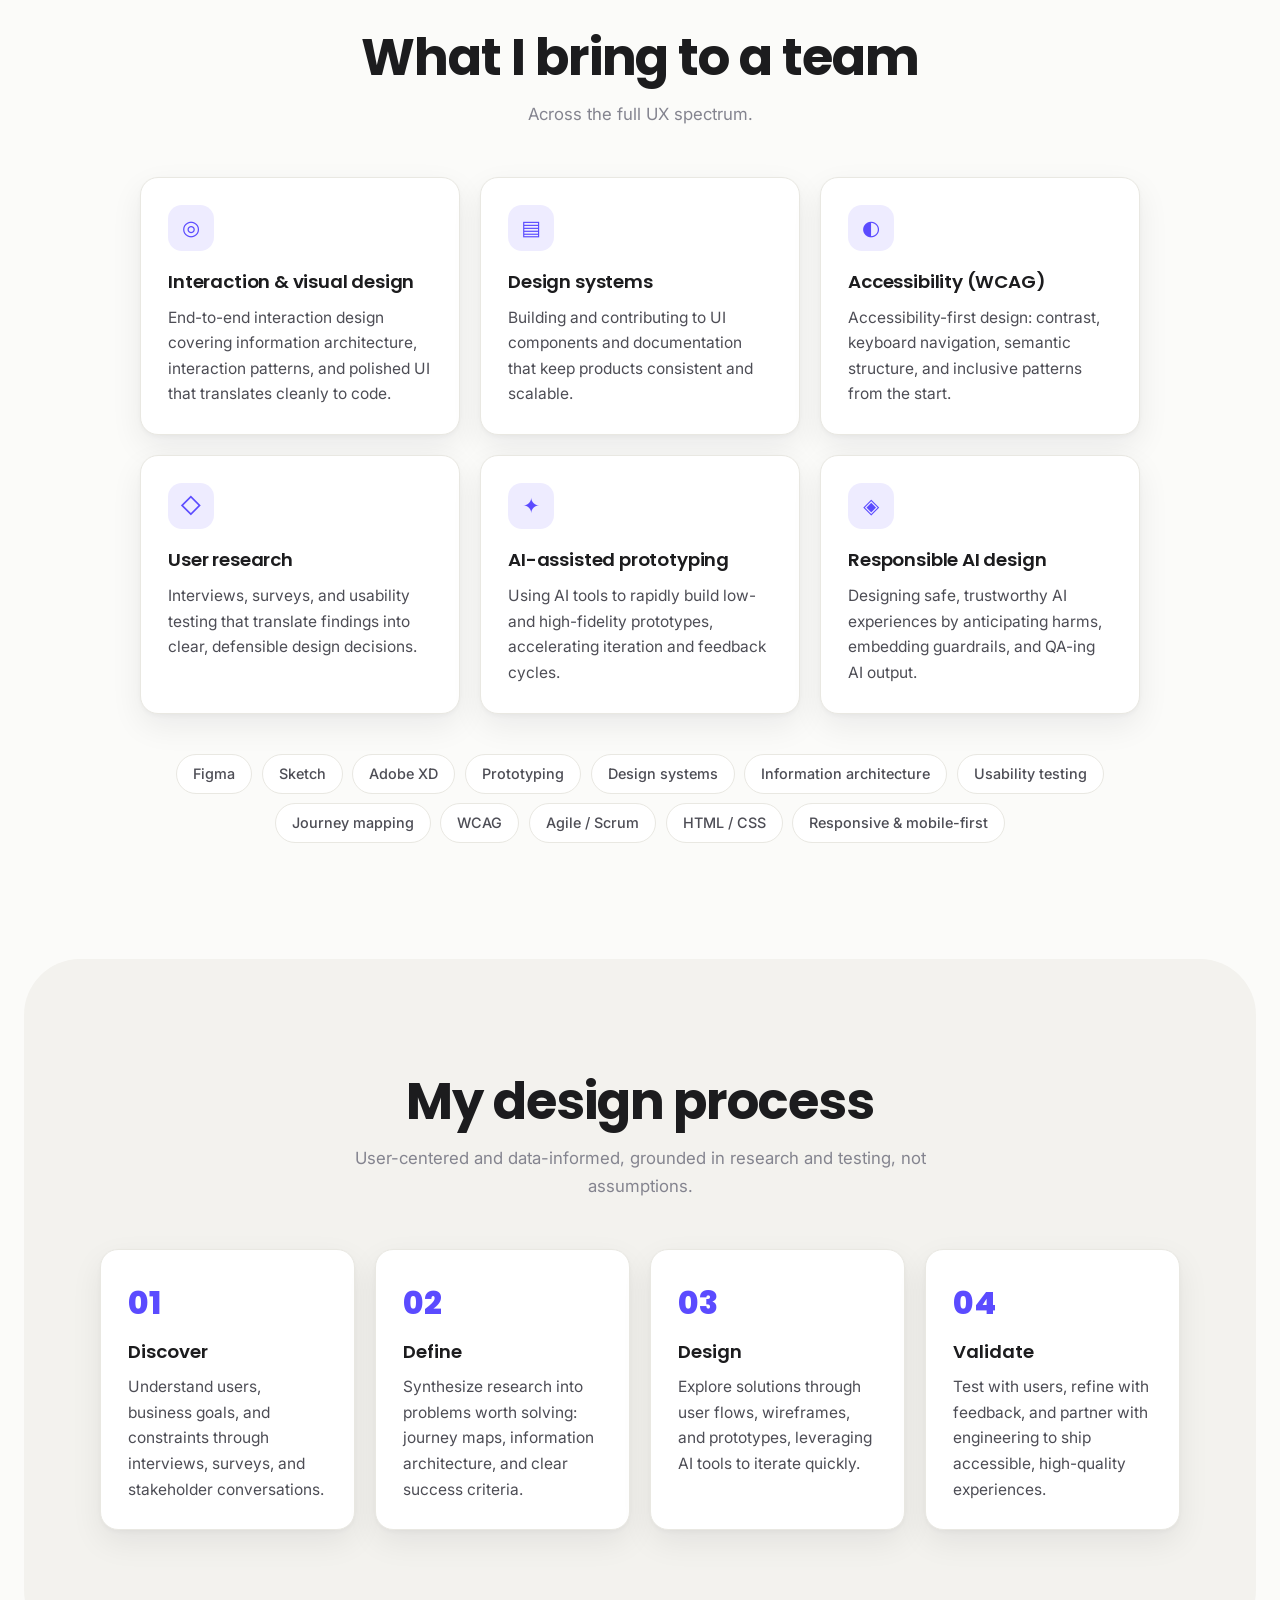
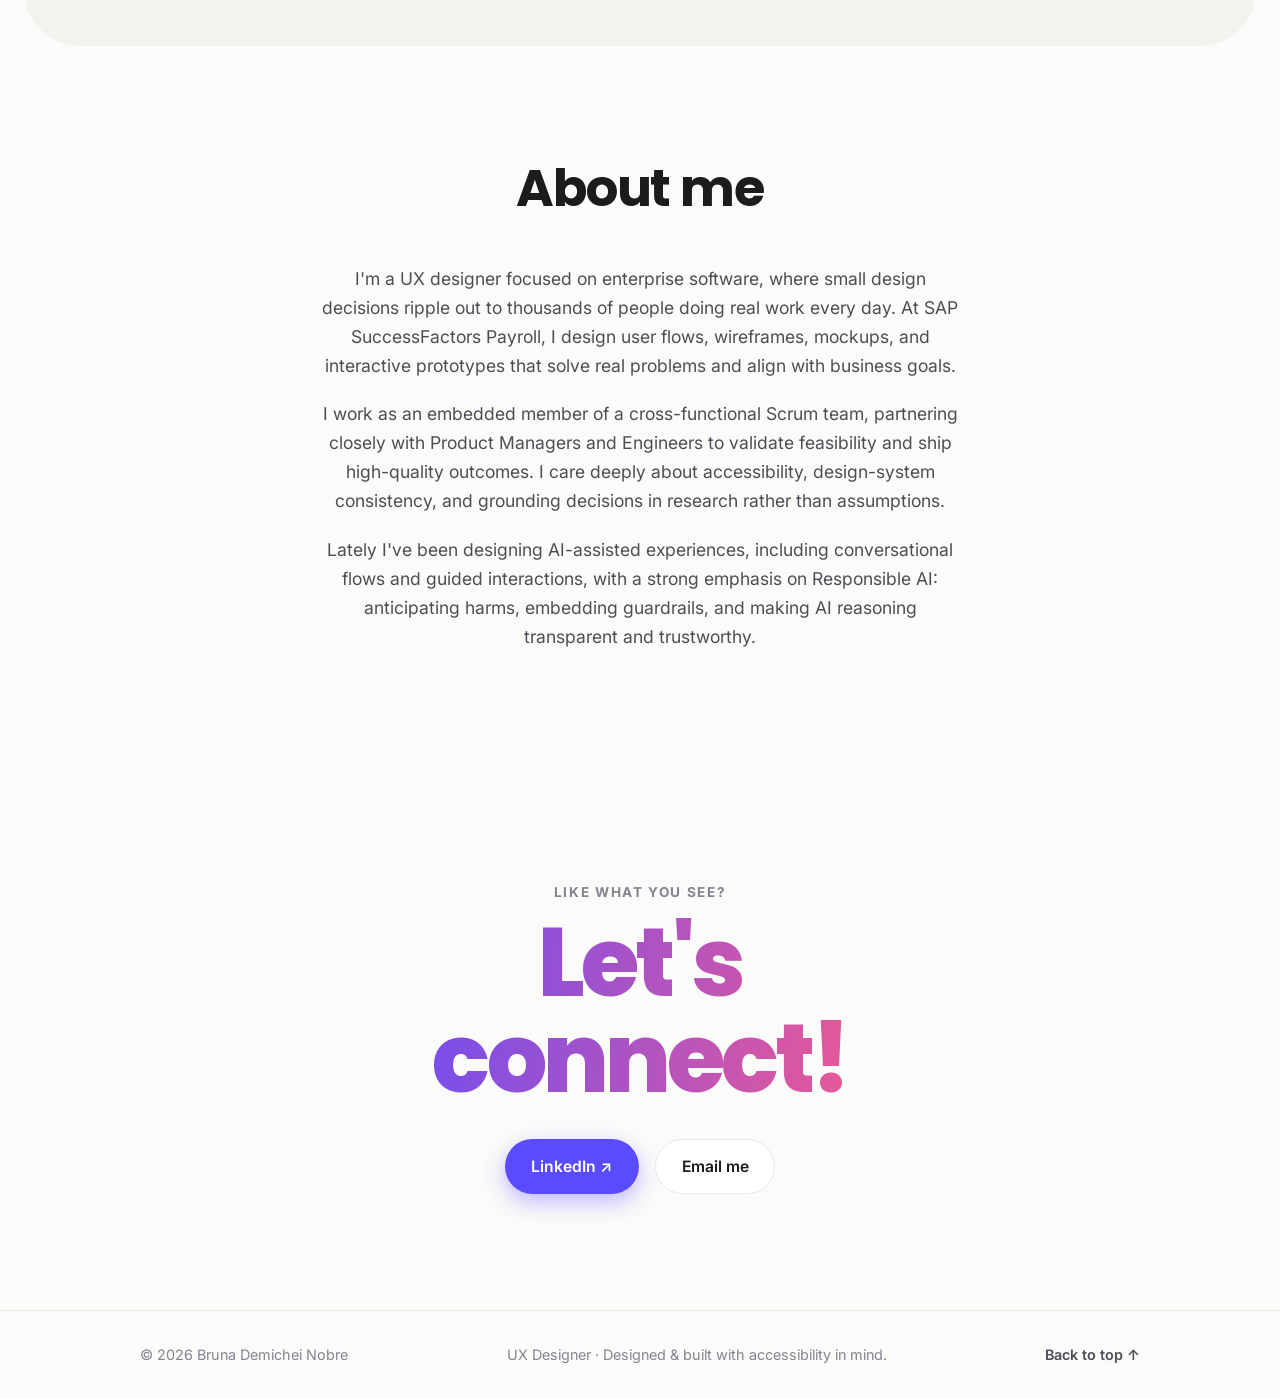
==== commit bf6e6d7e: "Replace em dashes with cleaner punctuation across case texts Co-Authored-By: Devin AI <158243242+dev" ====
--- a/index.html
+++ b/index.html
@@ -87,7 +87,7 @@
             <span class="proj__badge">Featured · Cross-functional discovery</span>
             <span class="proj__cat">Discovery workshop · Payroll</span>
             <h3 class="proj__title">Bad Money / Good Money</h3>
-            <p class="proj__desc">Facilitated a discovery session with developers, LPMs, and UX designers to untangle negative and retroactive taxable-earnings scenarios — aligning the whole triad on the expected behavior and a phased delivery plan.</p>
+            <p class="proj__desc">Facilitated a discovery session with developers, LPMs, and UX designers to untangle negative and retroactive taxable-earnings scenarios, aligning the whole triad on the expected behavior and a phased delivery plan.</p>
           </span>
         </a>
 
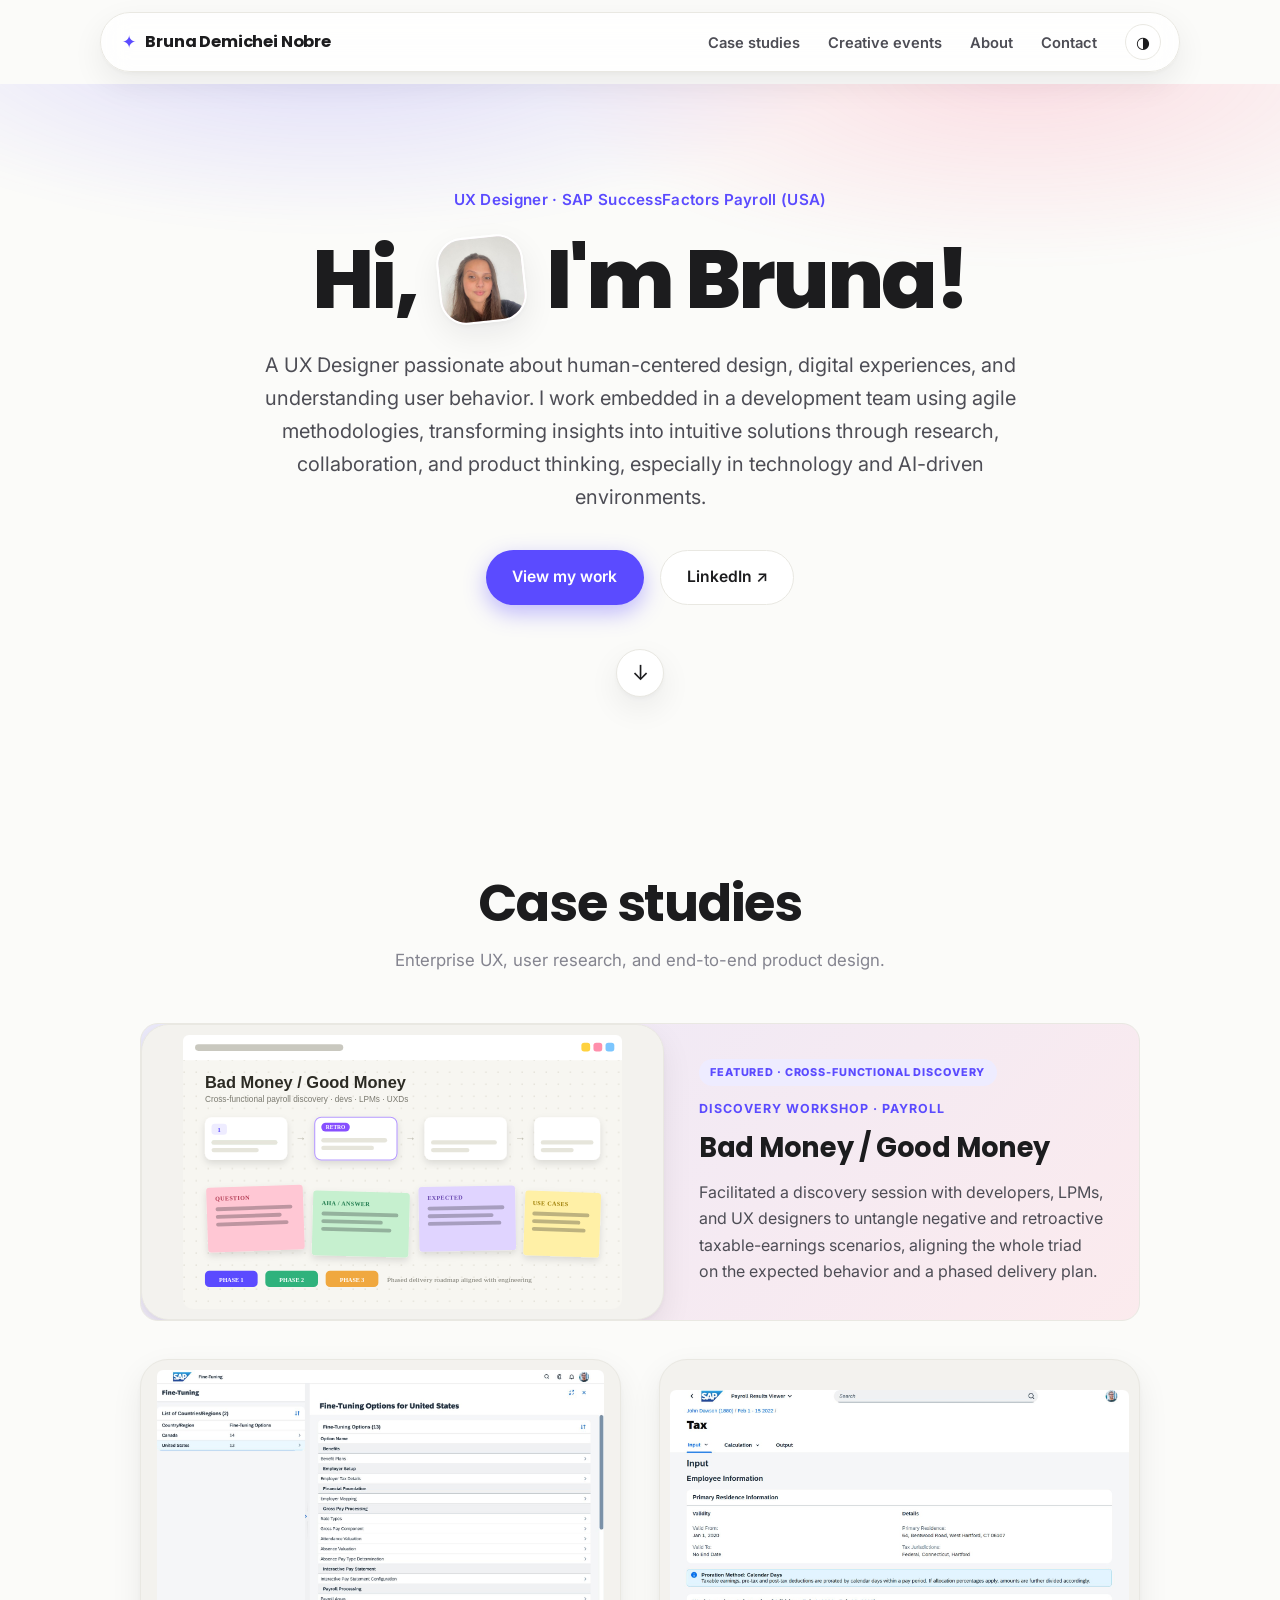
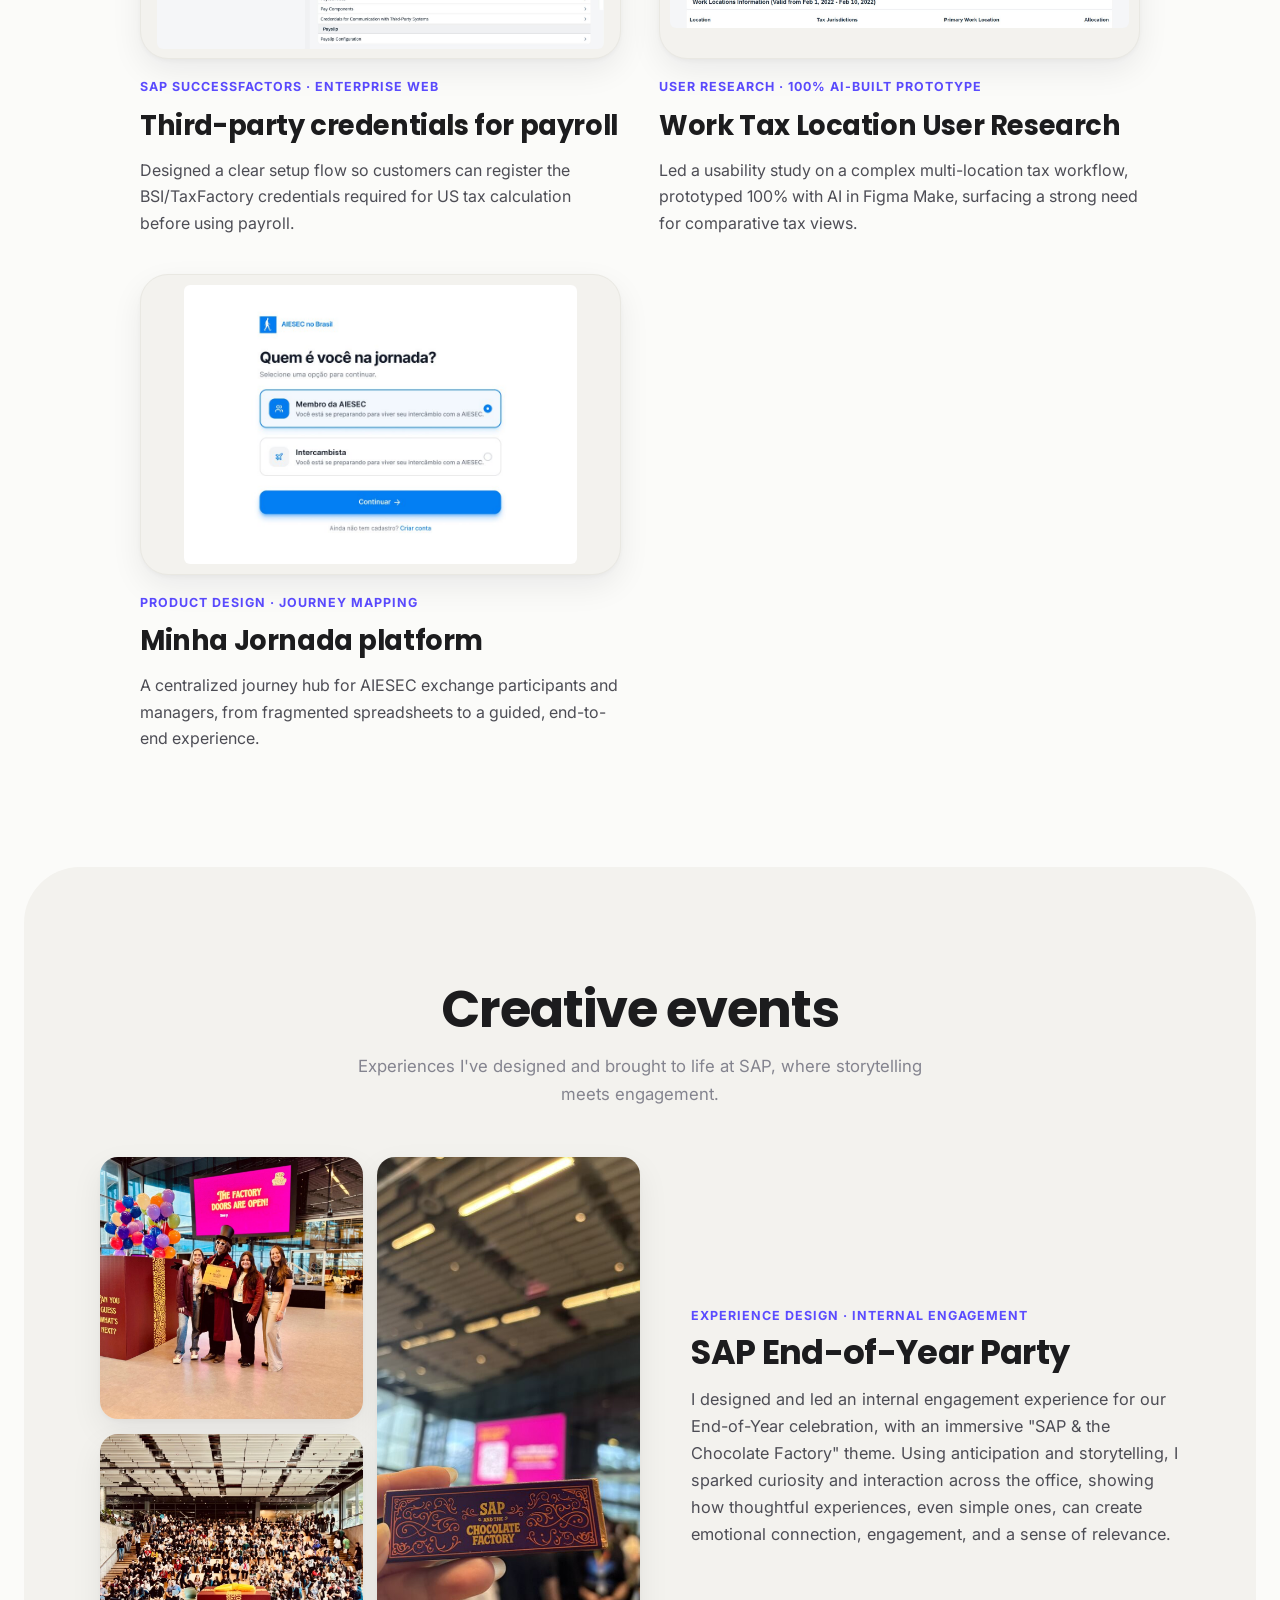
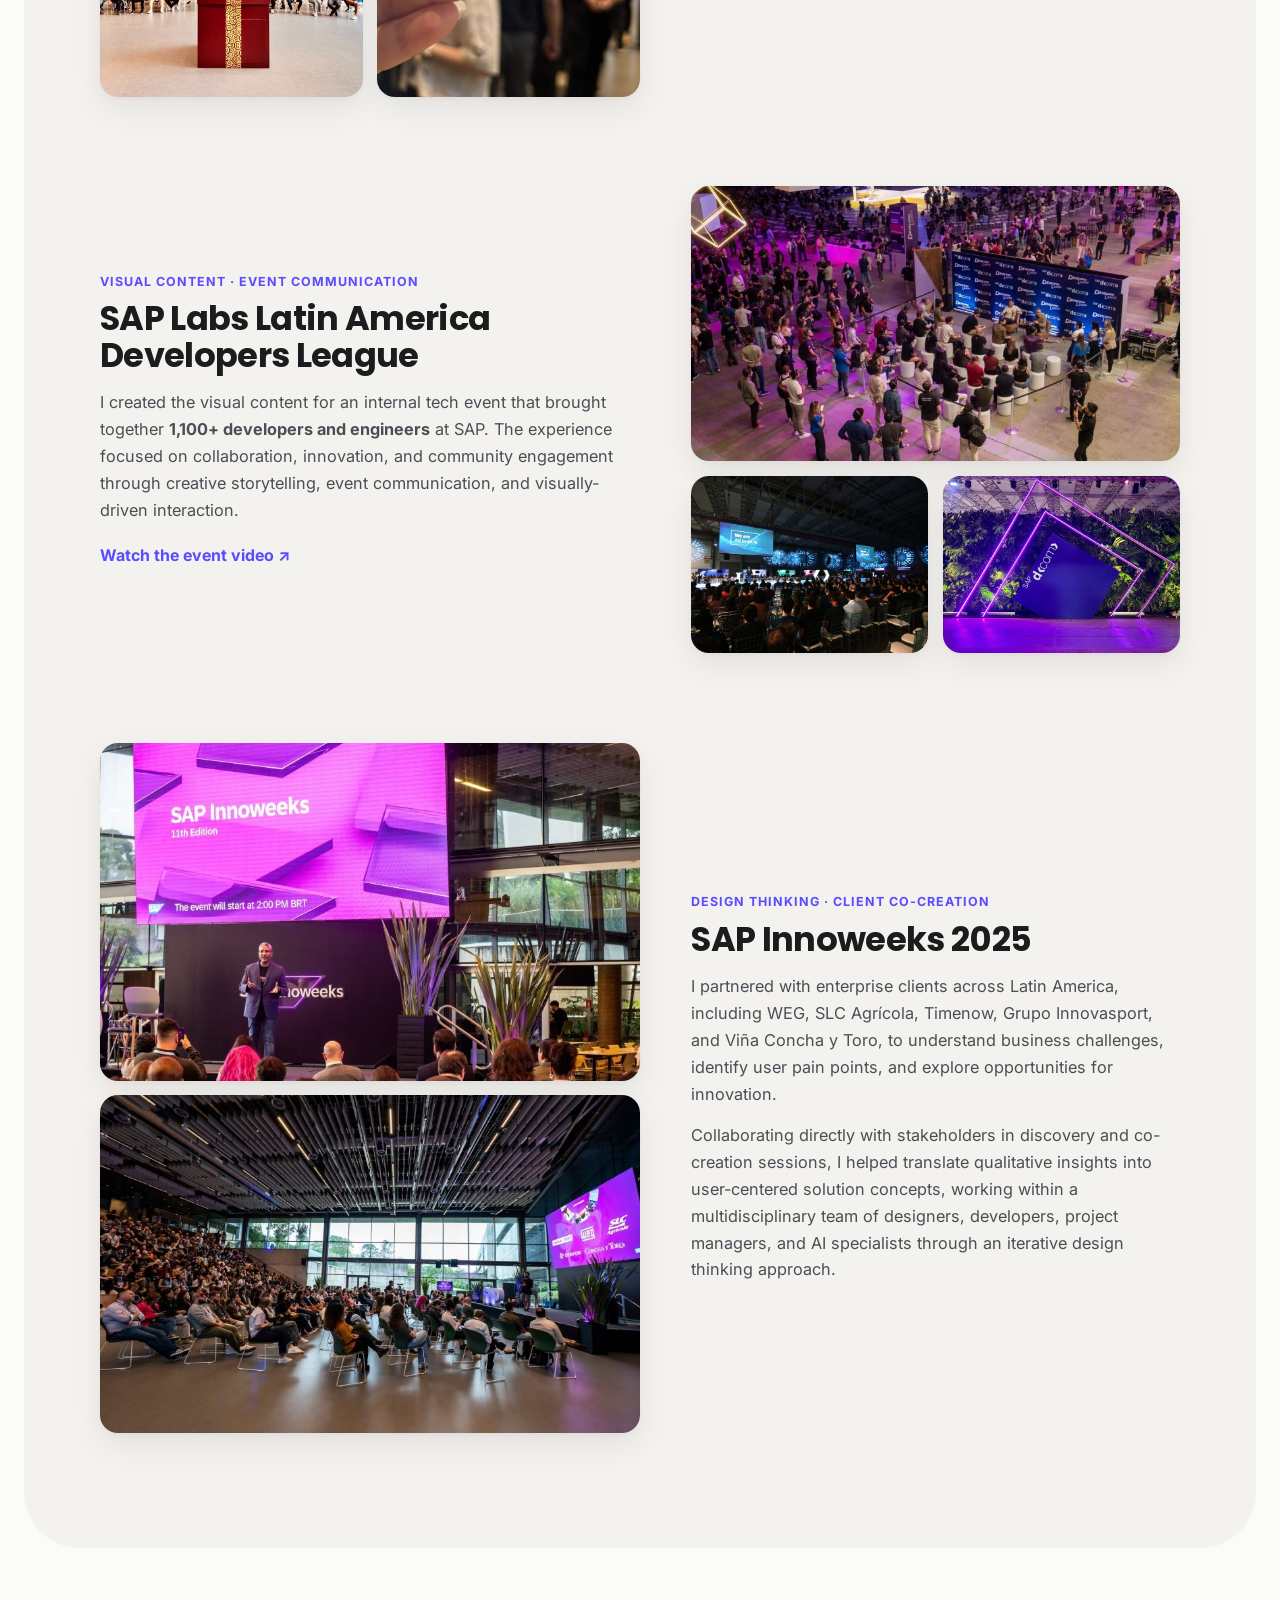
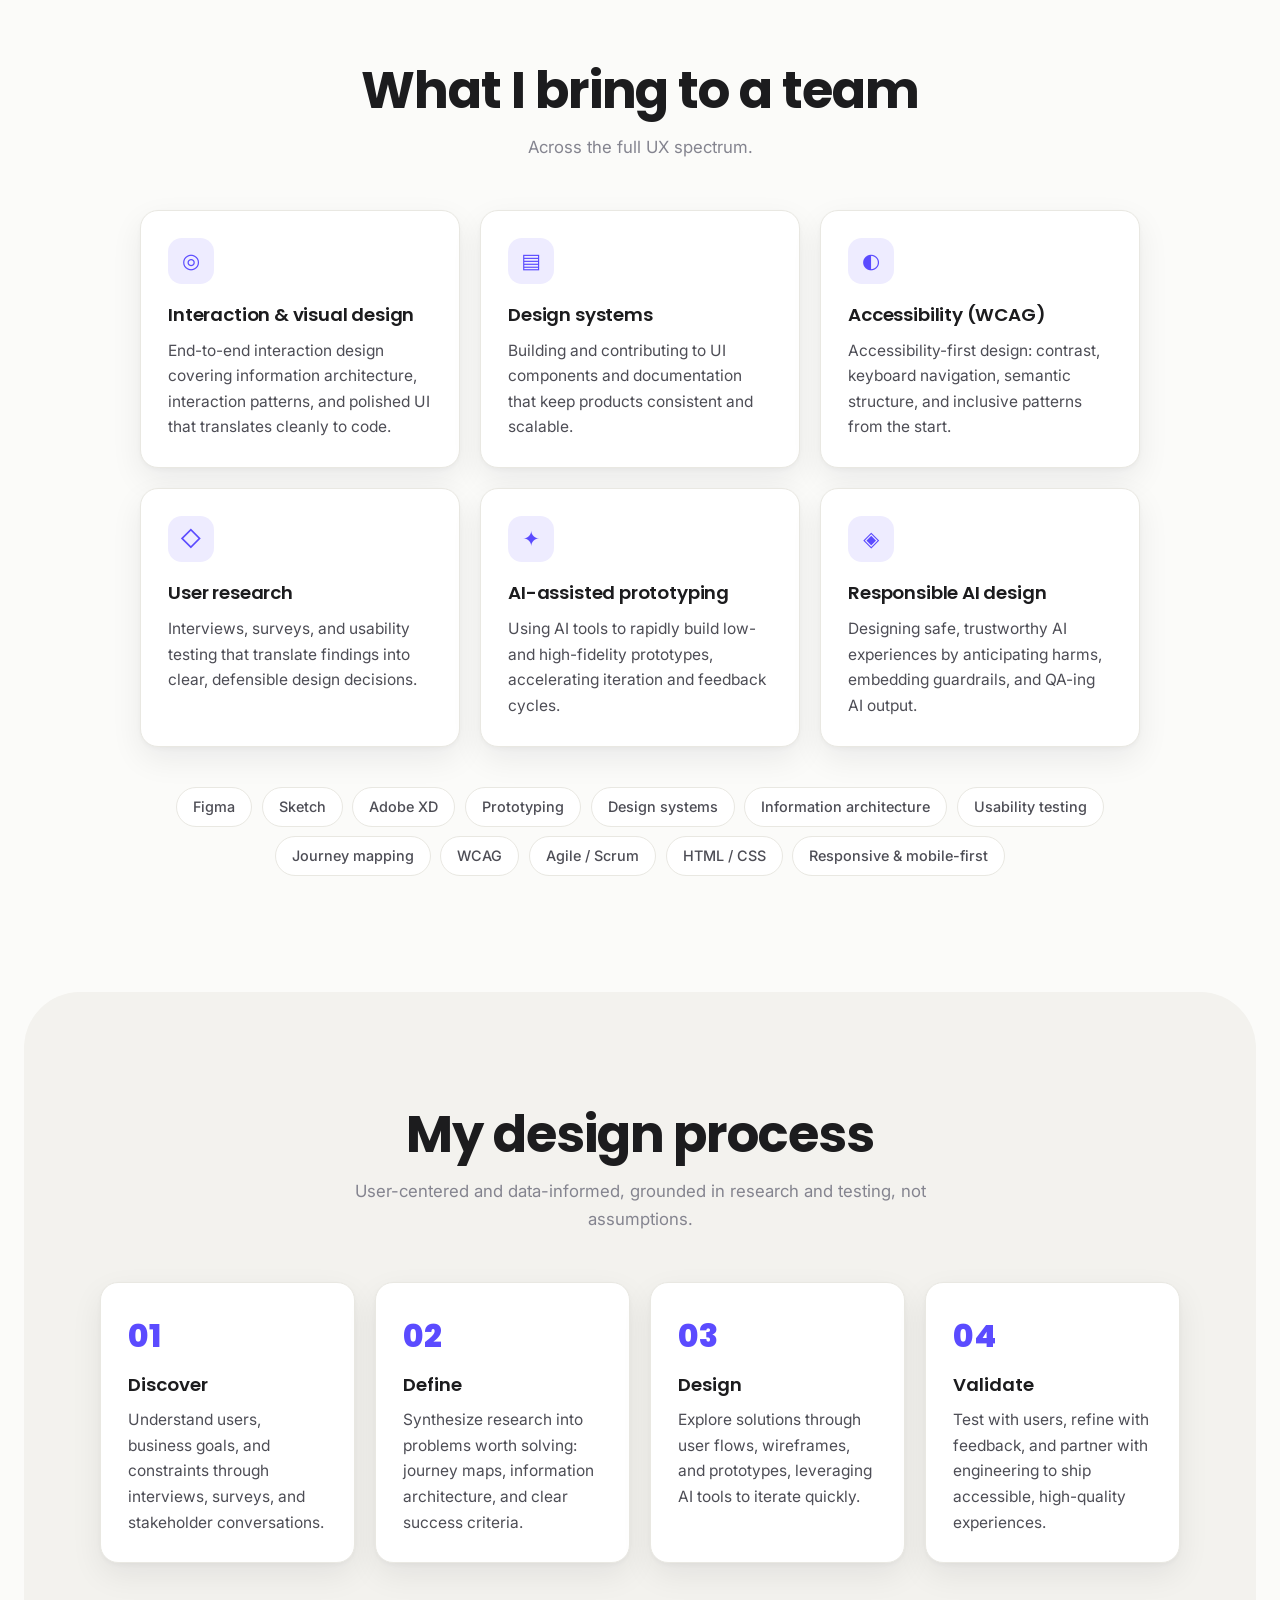
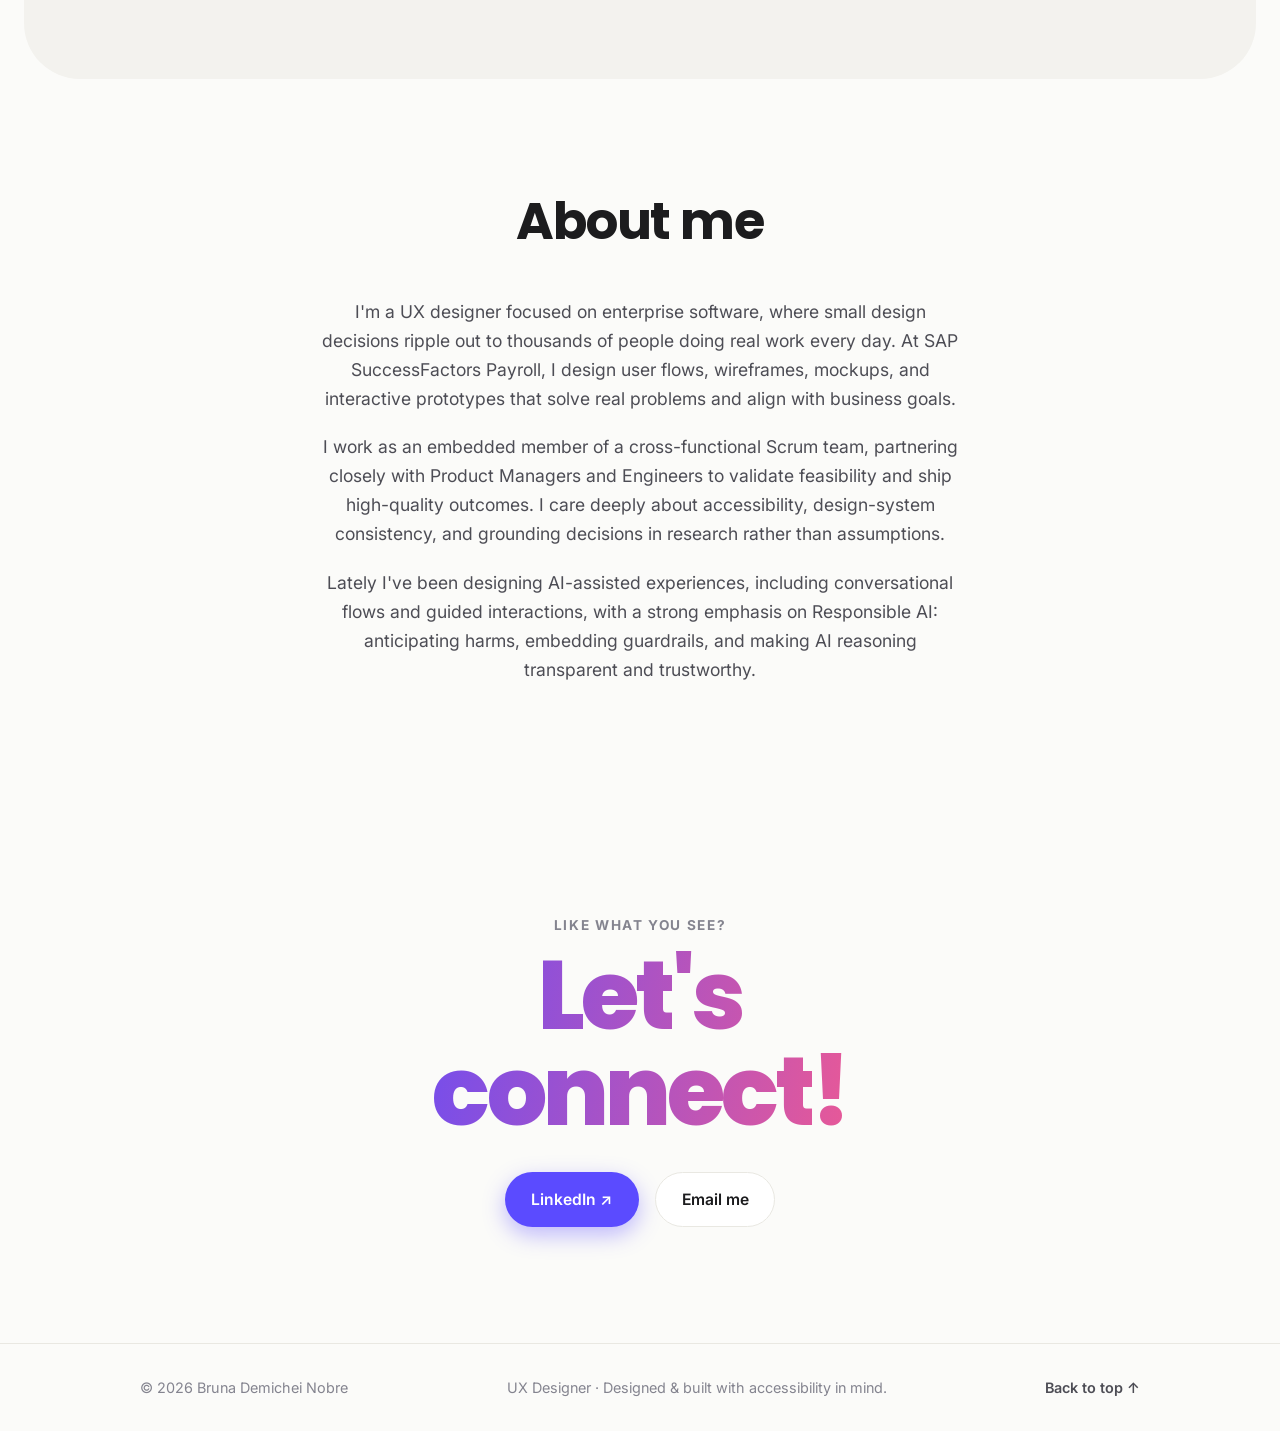
==== commit 8889f8e2: "Add Outcome section to Minha Jornada; note agile dev-team work in hero Co-Authored-By: Devin AI <158" ====
--- a/index.html
+++ b/index.html
@@ -59,8 +59,9 @@
         </h1>
         <p class="hero__lede reveal">
           A UX Designer passionate about human-centered design, digital experiences, and understanding
-          user behavior. I enjoy transforming insights into intuitive solutions through research,
-          collaboration, and product thinking, especially in technology and AI-driven environments.
+          user behavior. I work embedded in a development team using agile methodologies, transforming
+          insights into intuitive solutions through research, collaboration, and product thinking,
+          especially in technology and AI-driven environments.
         </p>
         <div class="hero__actions reveal">
           <a class="btn btn--primary" href="#work">View my work</a>
@@ -313,8 +314,7 @@
           <a class="btn btn--primary" href="https://www.linkedin.com/in/bruna-demichei-nobre" target="_blank" rel="noopener">
             LinkedIn ↗
           </a>
-          <!-- Replace the placeholder email below with your preferred contact address. -->
-          <a class="btn btn--ghost" href="mailto:your.email@example.com">Email me</a>
+          <a class="btn btn--ghost" href="mailto:brunademichei01@gmail.com">Email me</a>
         </div>
       </div>
     </section>
--- a/styles.css
+++ b/styles.css
@@ -1088,3 +1088,4 @@
   color: #b08900;
   margin-bottom: 0.2rem;
 }
+
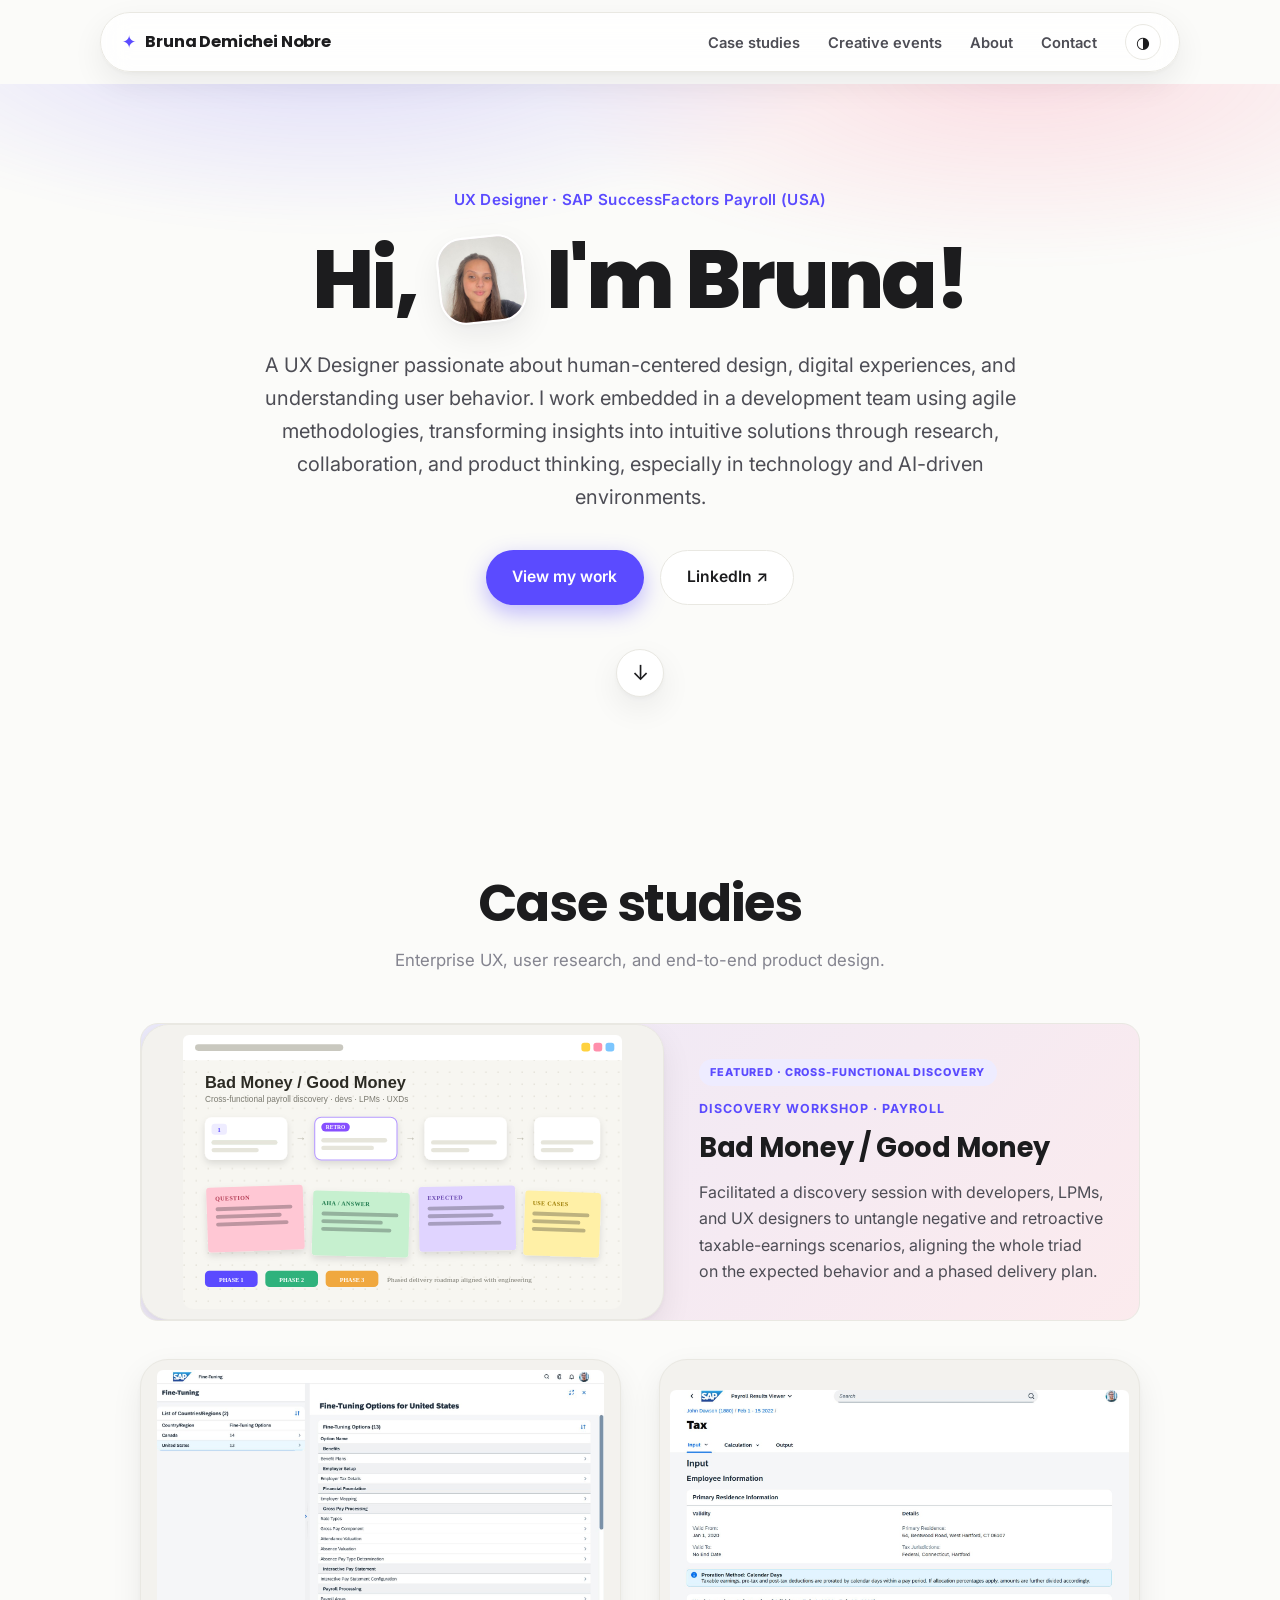
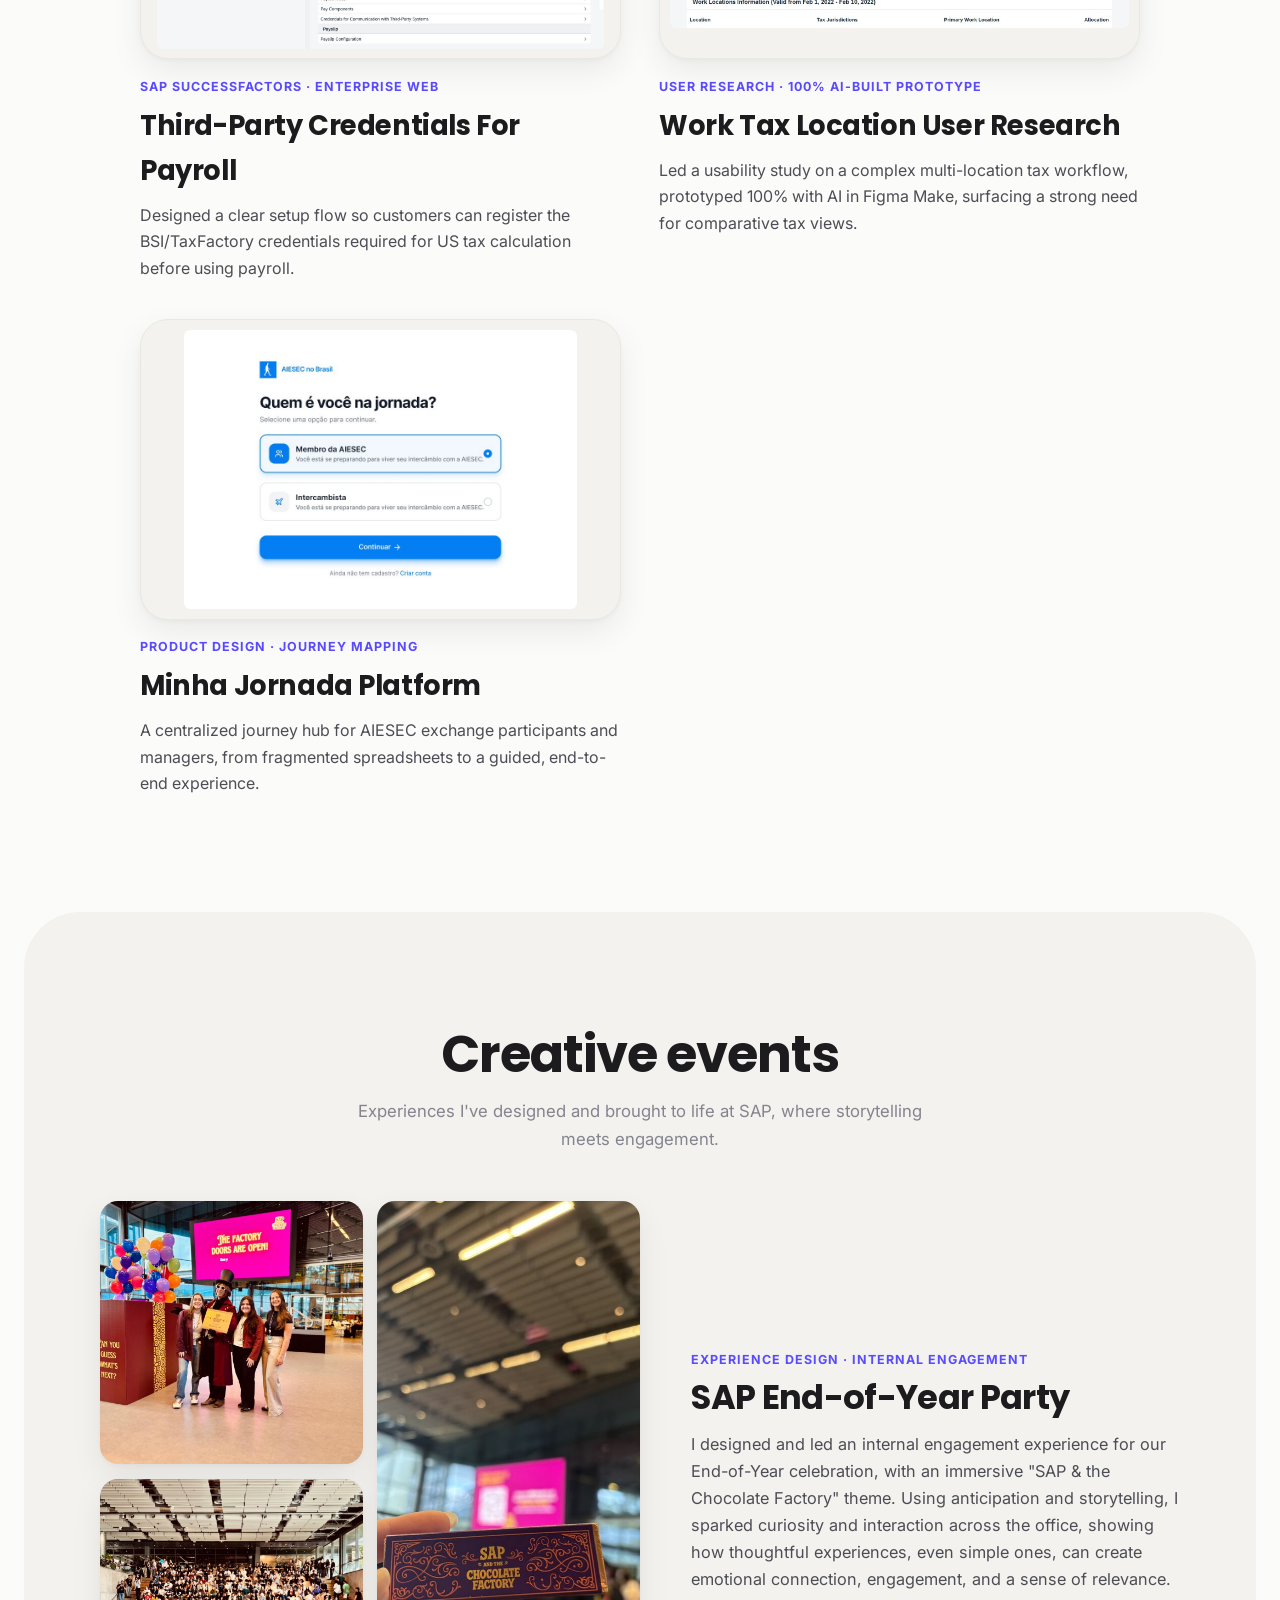
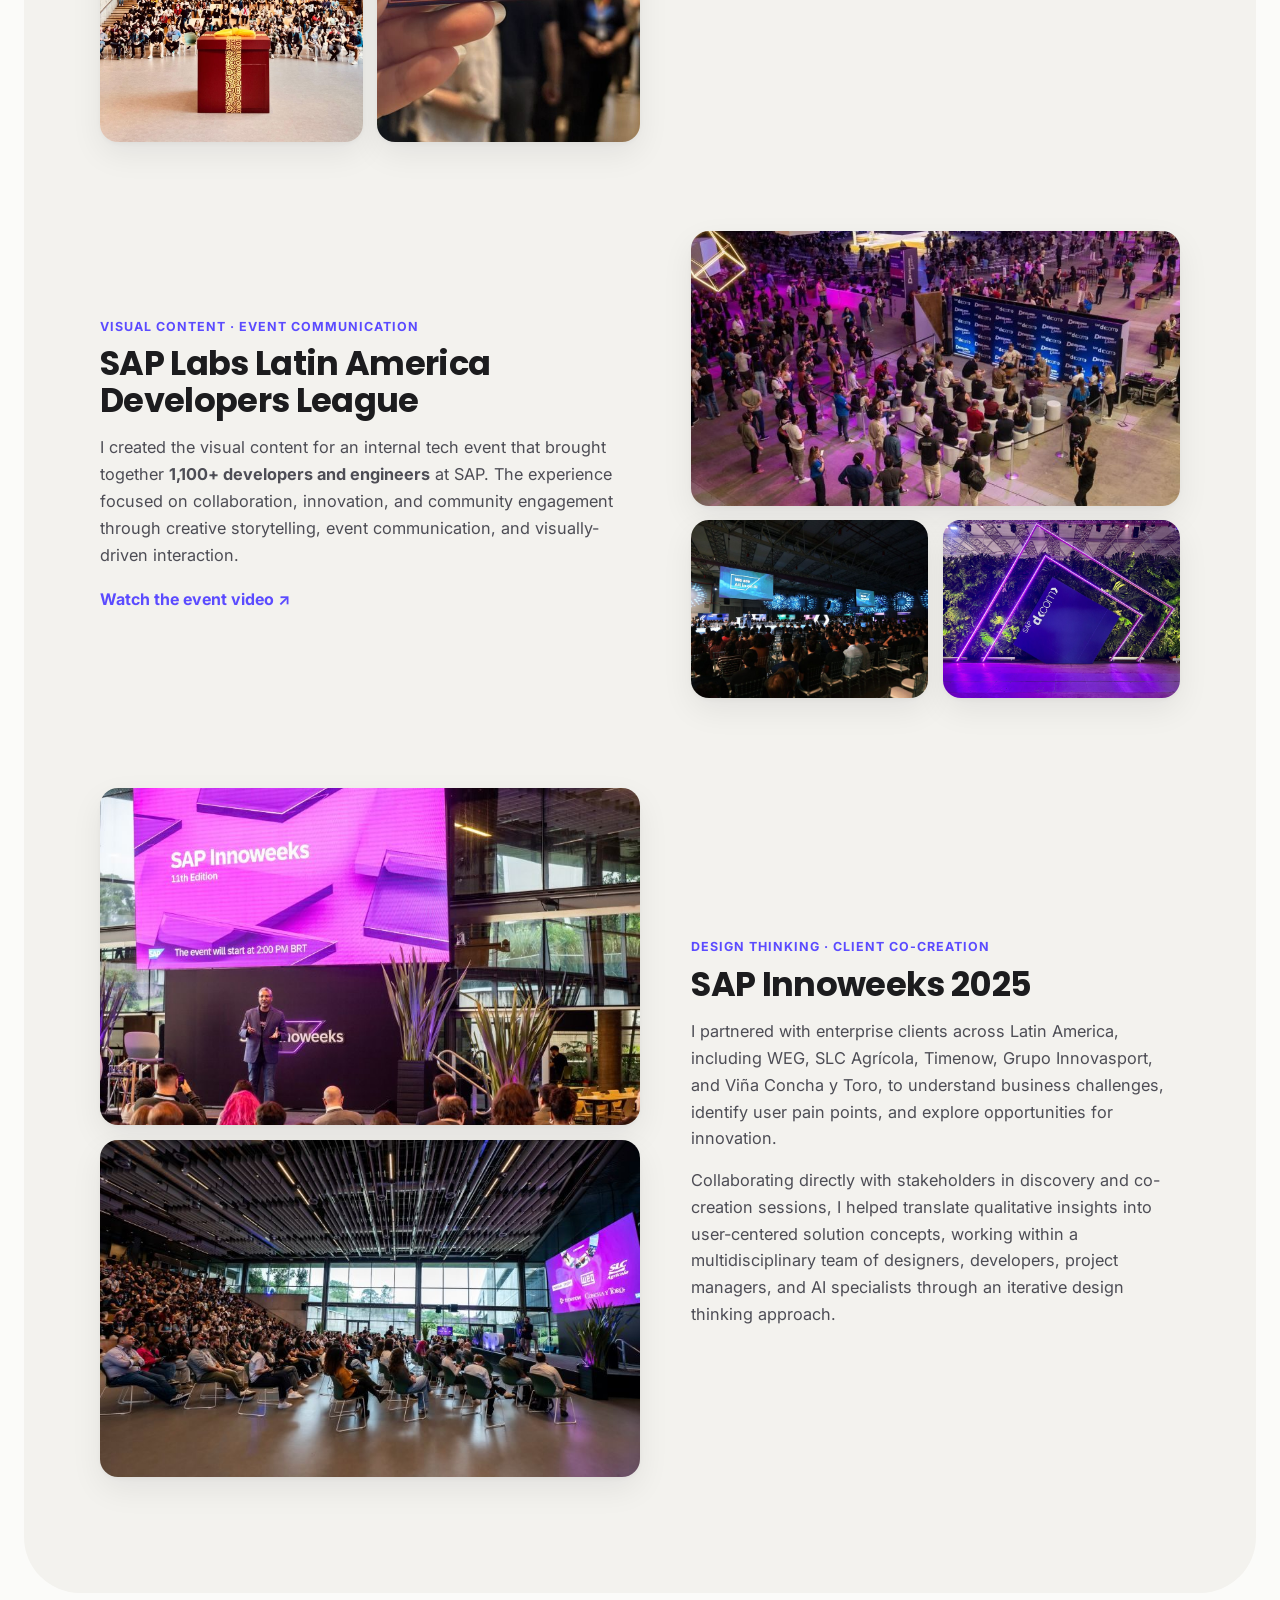
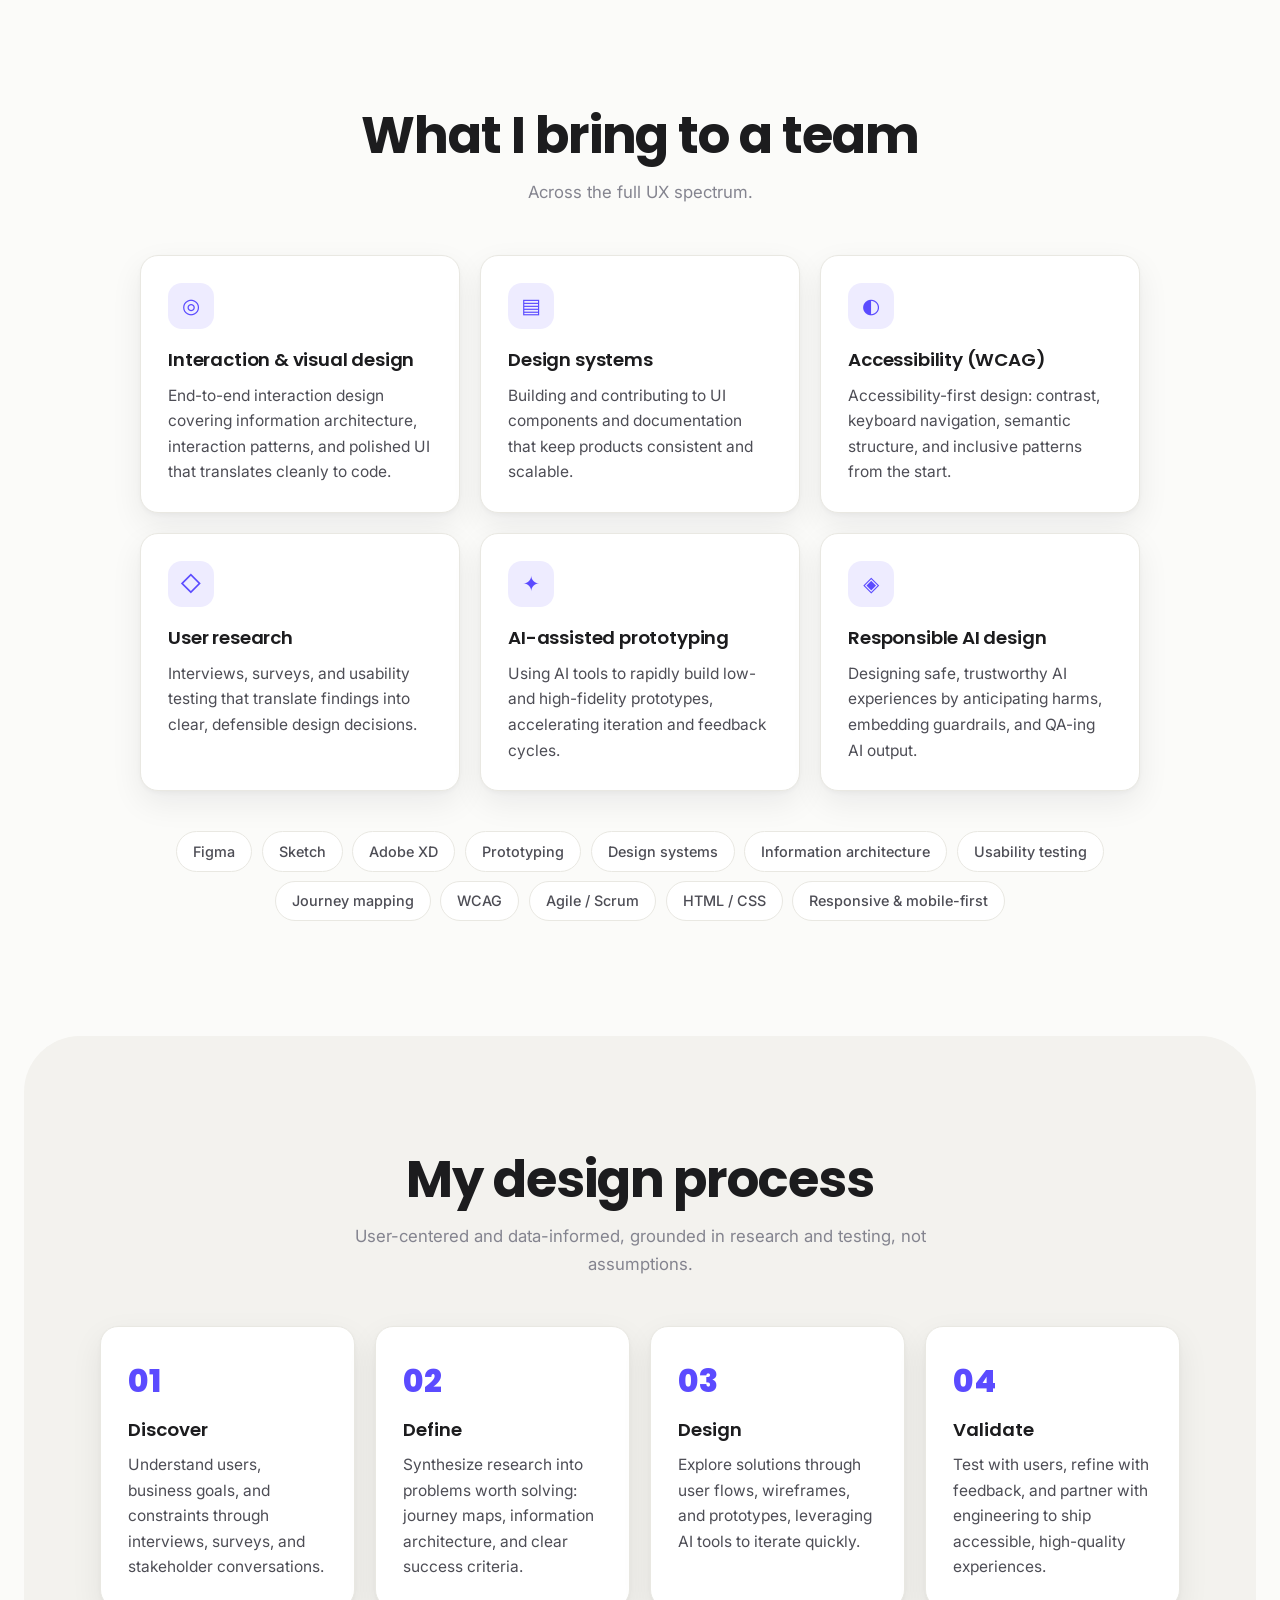
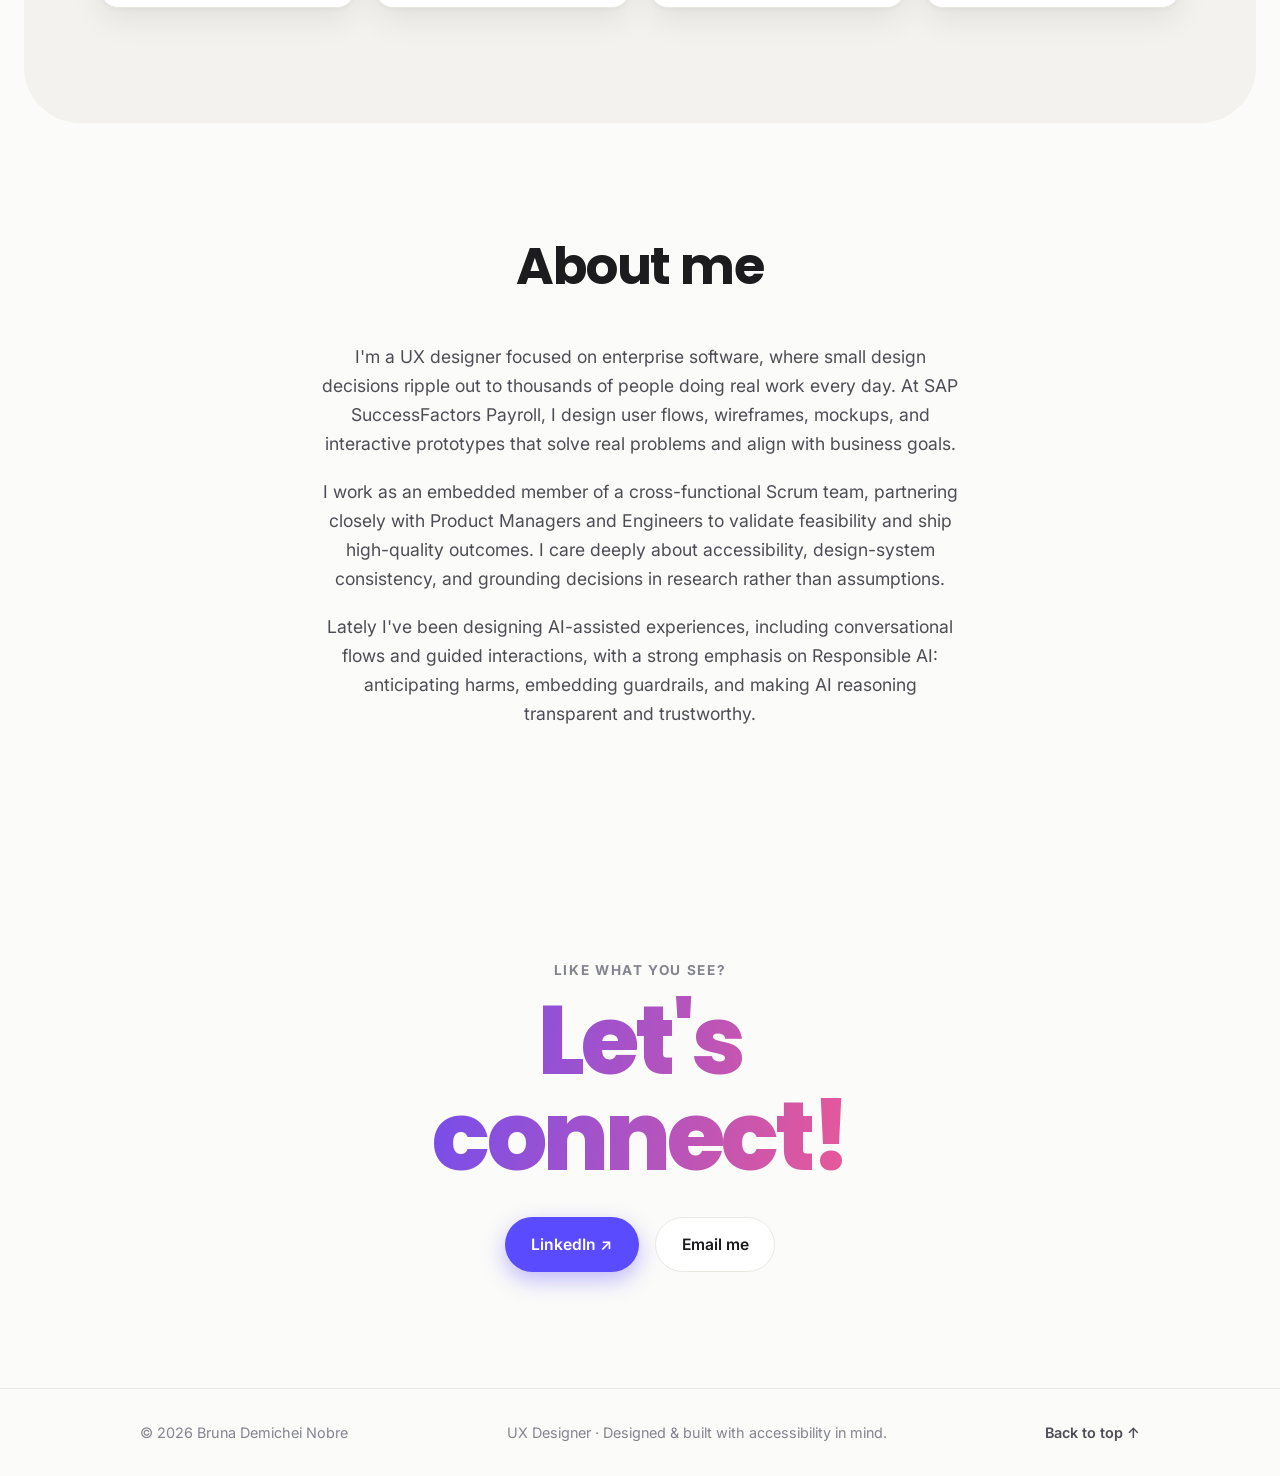
==== commit 3b25d4b2: "Title-case all case study titles Co-Authored-By: Devin AI <158243242+devin-ai-integration[bot]@users" ====
--- a/index.html
+++ b/index.html
@@ -96,7 +96,7 @@
         <a class="proj reveal" href="case-payroll-credentials.html">
           <span class="proj__media"><img src="assets/cases/cred-finetuning.jpg" alt="SAP Fiori Fine-Tuning options list including credentials for third-party systems" loading="lazy" /></span>
           <span class="proj__cat">SAP SuccessFactors · Enterprise web</span>
-          <h3 class="proj__title">Third-party credentials for payroll</h3>
+          <h3 class="proj__title">Third-Party Credentials For Payroll</h3>
           <p class="proj__desc">Designed a clear setup flow so customers can register the BSI/TaxFactory credentials required for US tax calculation before using payroll.</p>
         </a>
 
@@ -112,7 +112,7 @@
         <a class="proj reveal" href="case-minha-jornada.html">
           <span class="proj__media"><img src="assets/cases/mj-perfil.jpg" alt="Role selection screen from the Minha Jornada platform" loading="lazy" /></span>
           <span class="proj__cat">Product design · Journey mapping</span>
-          <h3 class="proj__title">Minha Jornada platform</h3>
+          <h3 class="proj__title">Minha Jornada Platform</h3>
           <p class="proj__desc">A centralized journey hub for AIESEC exchange participants and managers, from fragmented spreadsheets to a guided, end-to-end experience.</p>
         </a>
       </div>
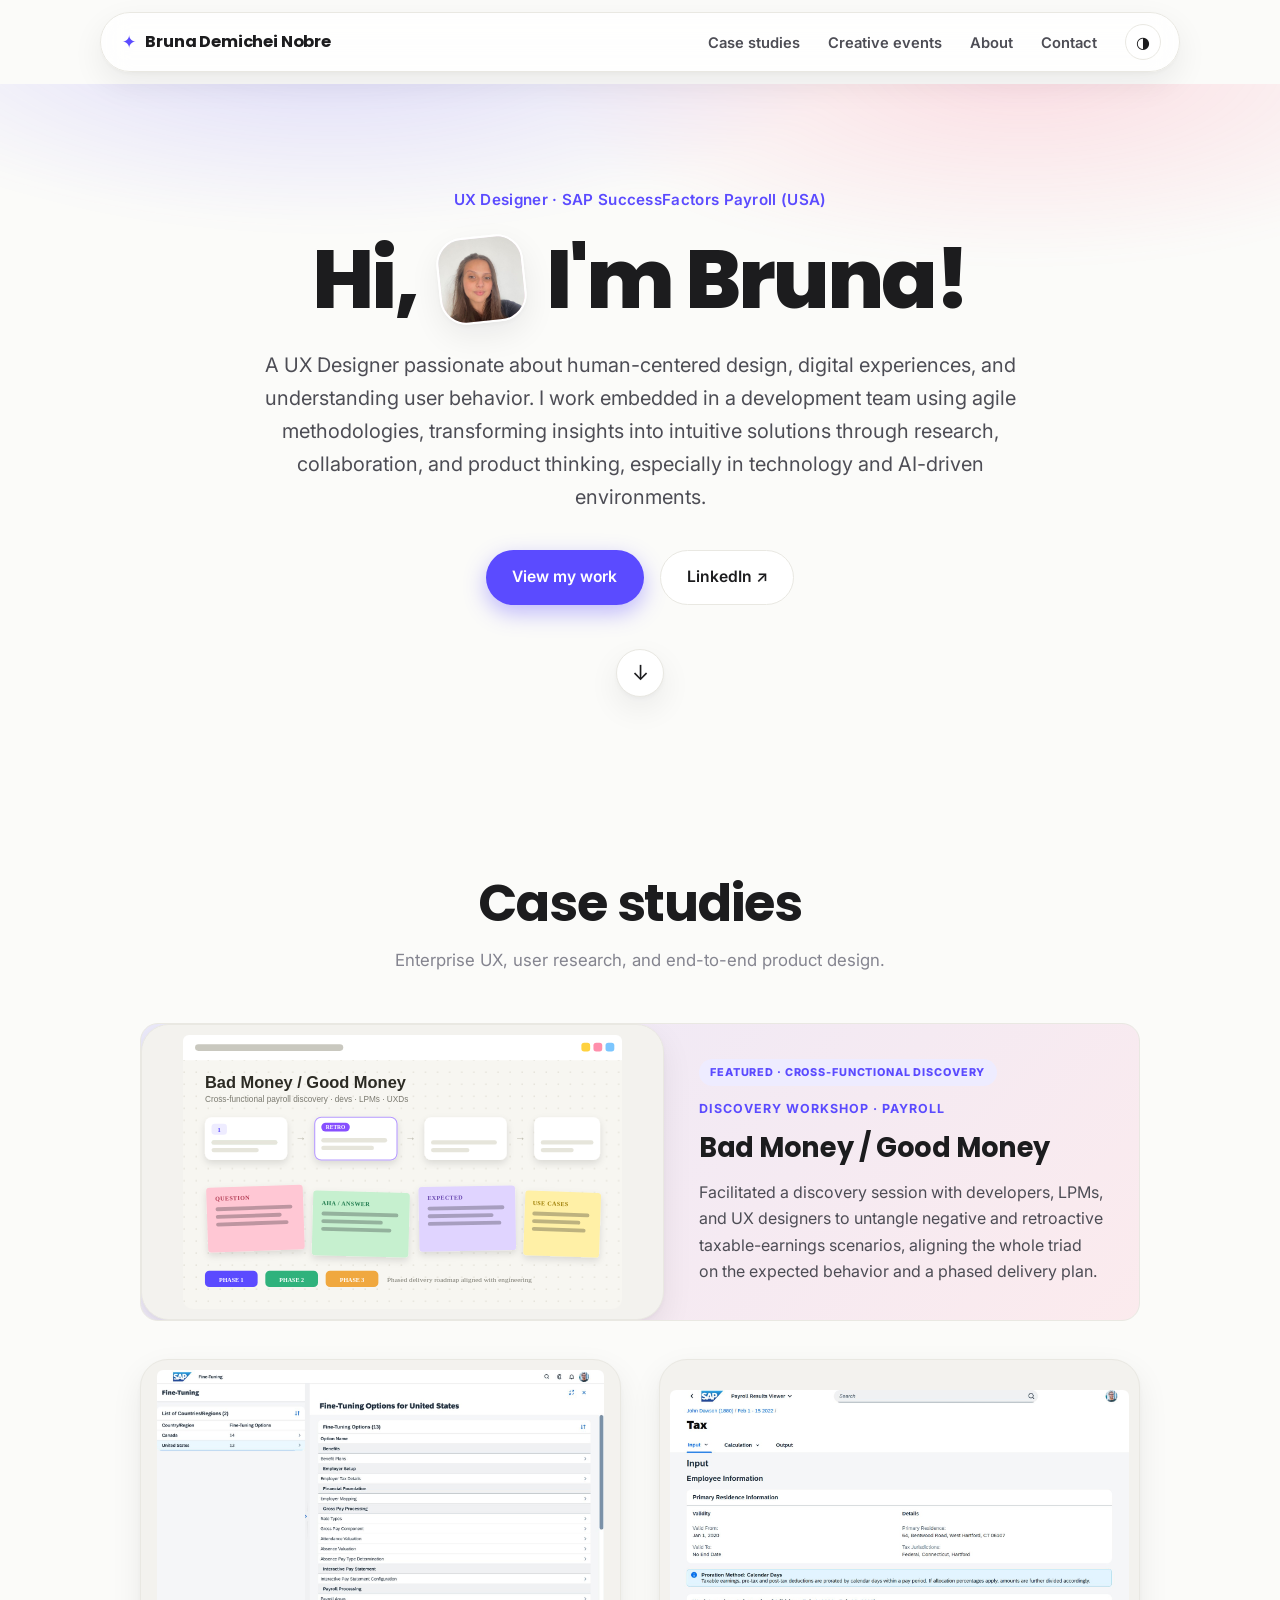
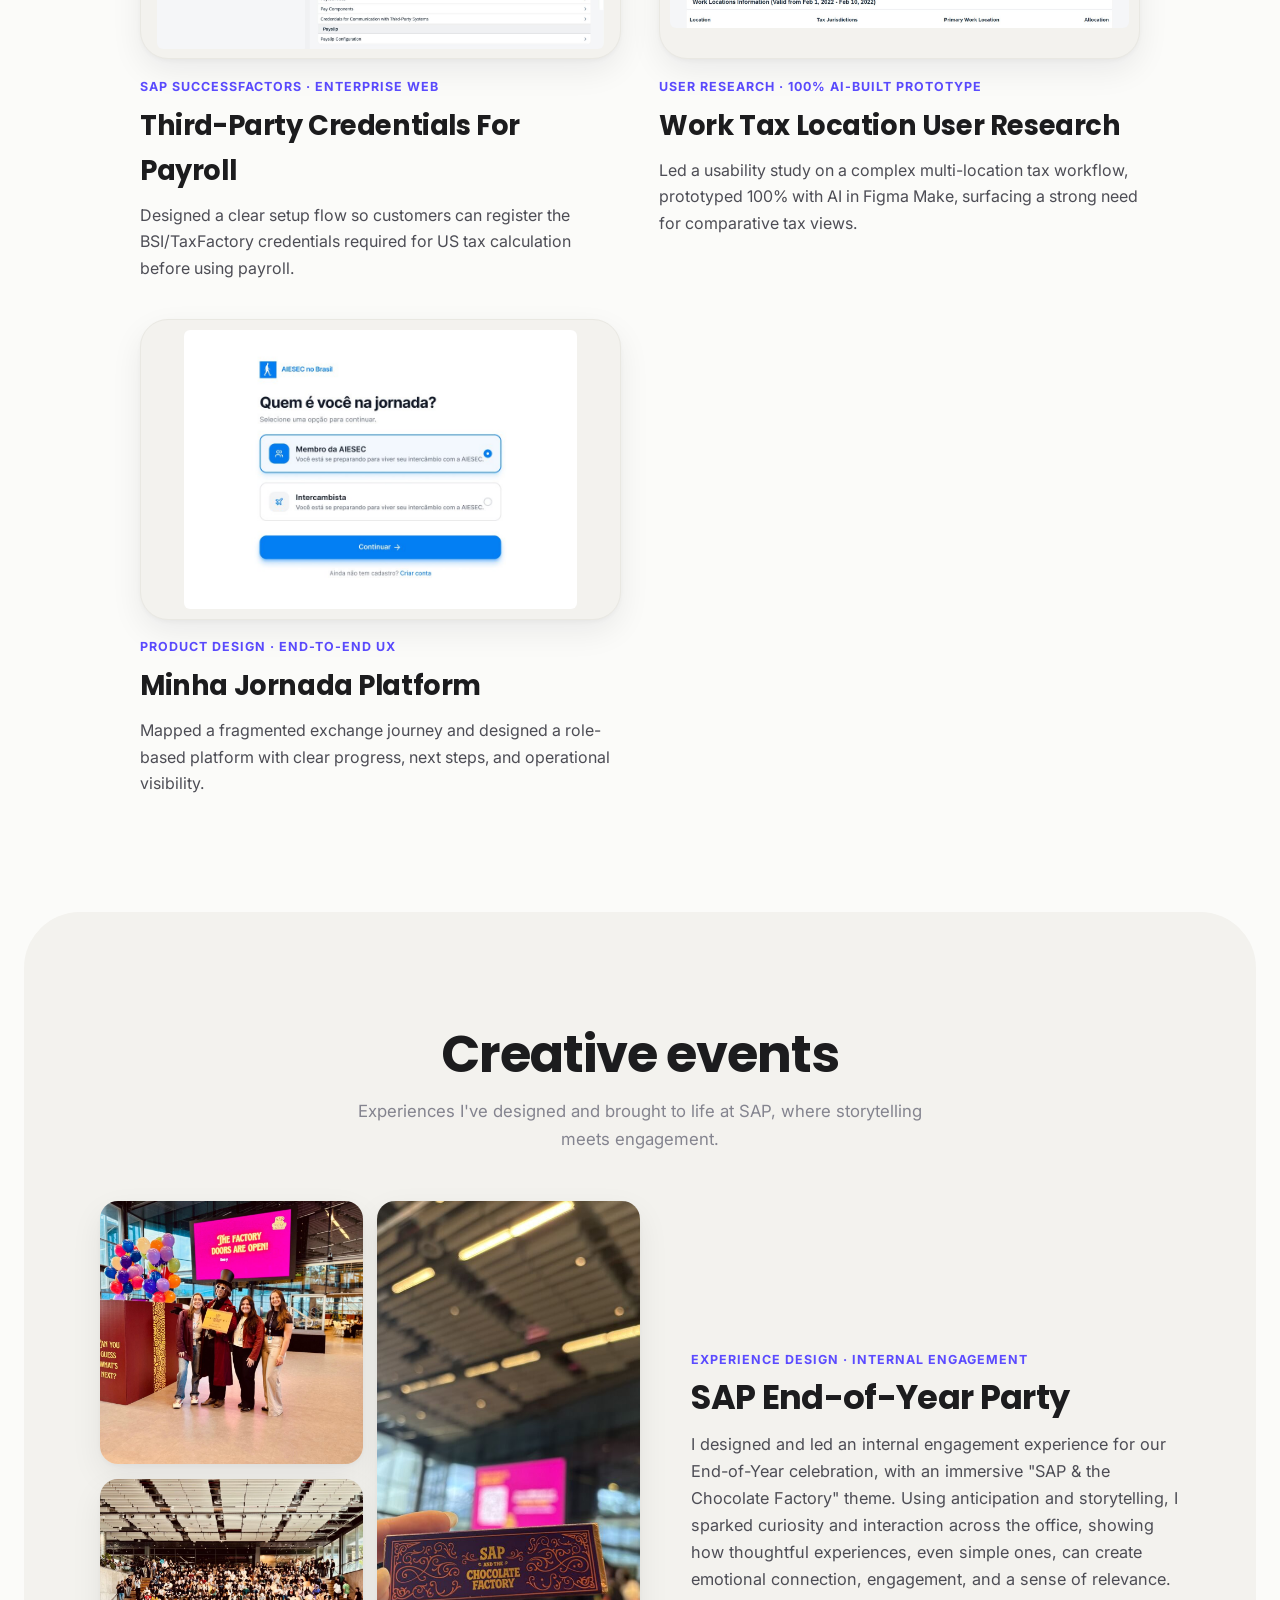
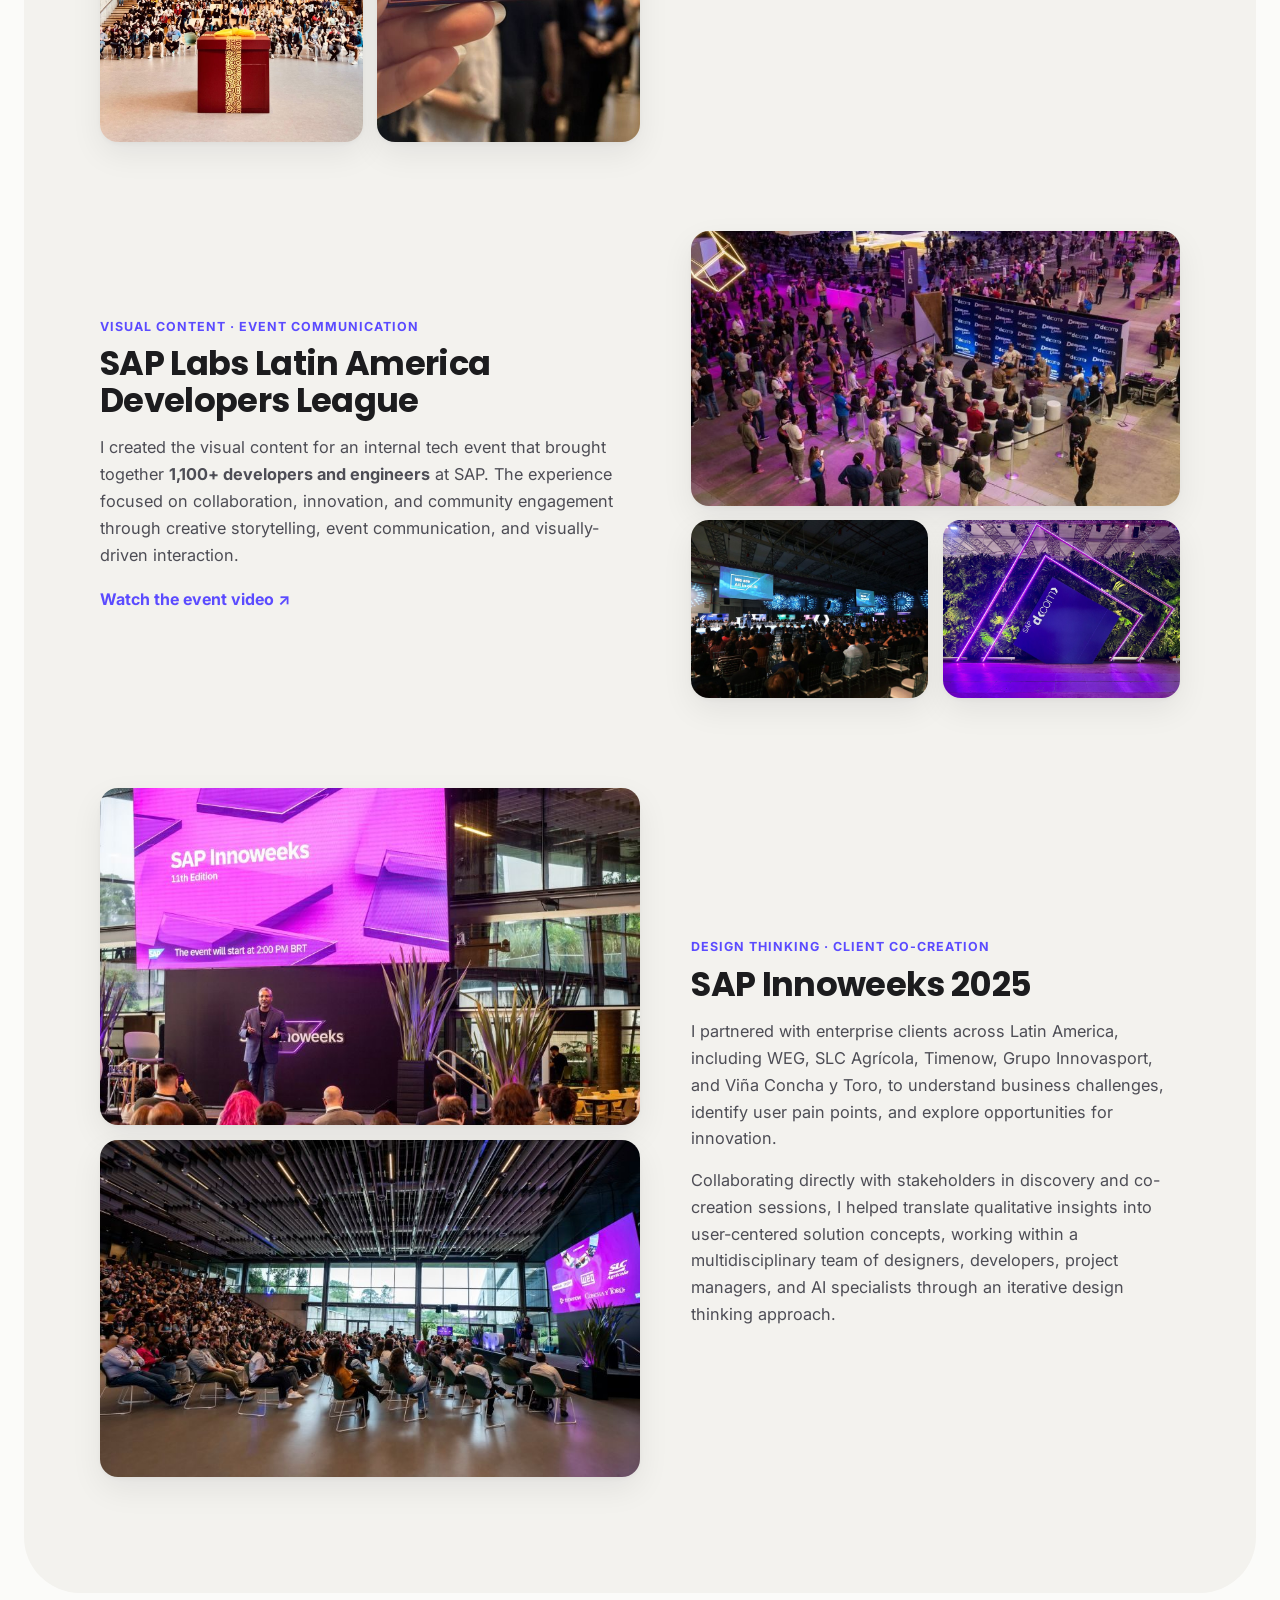
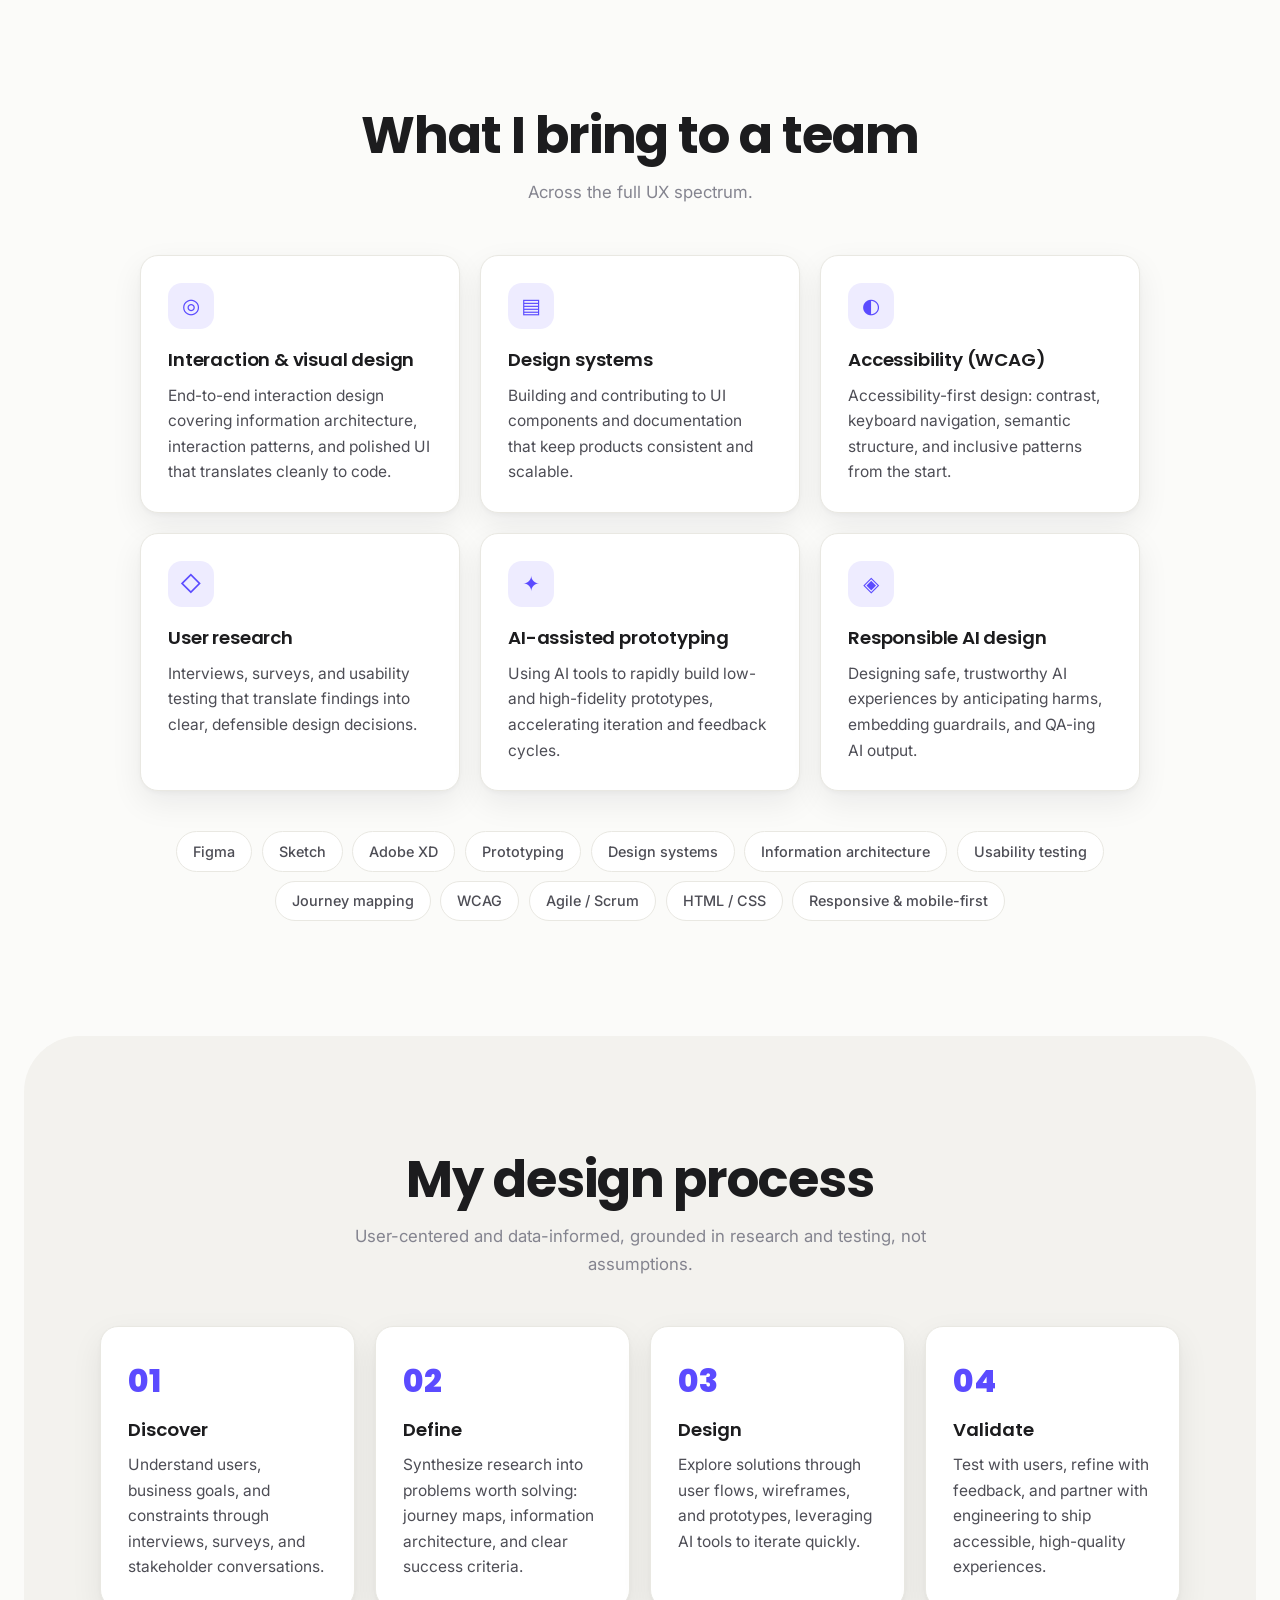
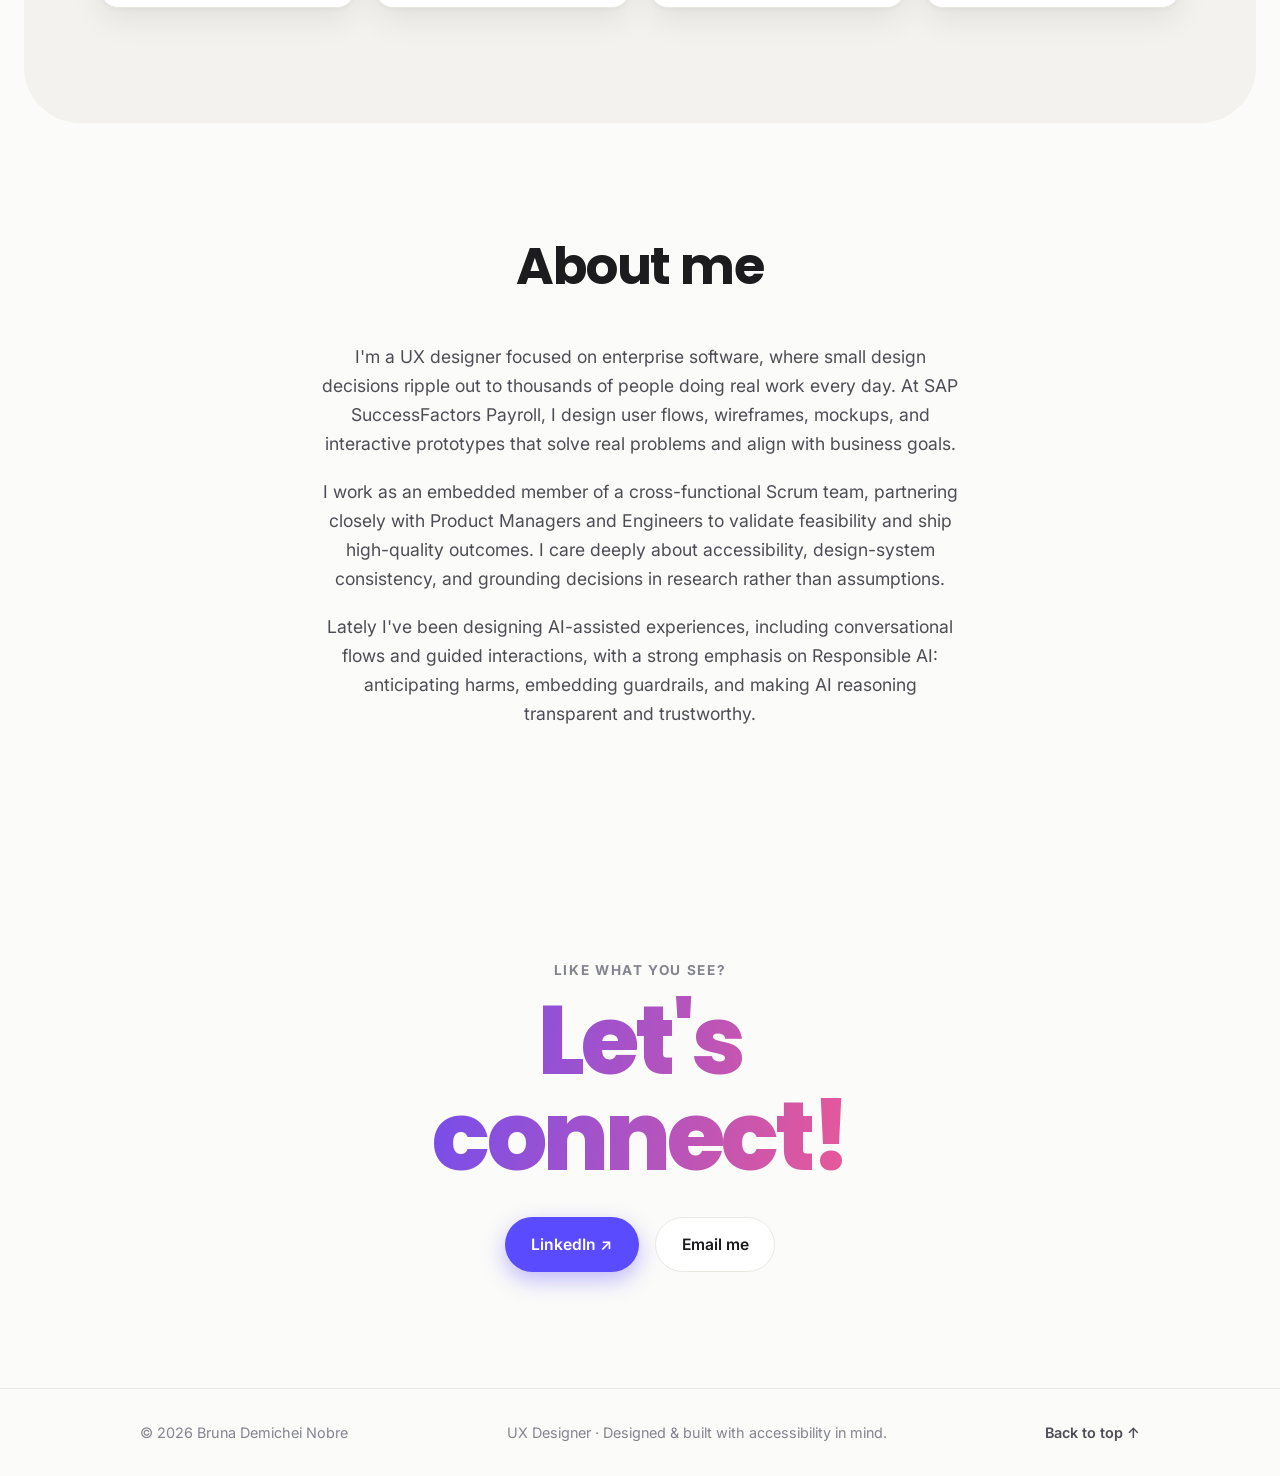
==== commit 53a0be0b: "Refine Minha Jornada case study Co-Authored-By: Devin AI <158243242+devin-ai-integration[bot]@users." ====
--- a/index.html
+++ b/index.html
@@ -111,9 +111,9 @@
         <!-- Case study 3 -->
         <a class="proj reveal" href="case-minha-jornada.html">
           <span class="proj__media"><img src="assets/cases/mj-perfil.jpg" alt="Role selection screen from the Minha Jornada platform" loading="lazy" /></span>
-          <span class="proj__cat">Product design · Journey mapping</span>
+          <span class="proj__cat">Product design · End-to-end UX</span>
           <h3 class="proj__title">Minha Jornada Platform</h3>
-          <p class="proj__desc">A centralized journey hub for AIESEC exchange participants and managers, from fragmented spreadsheets to a guided, end-to-end experience.</p>
+          <p class="proj__desc">Mapped a fragmented exchange journey and designed a role-based platform with clear progress, next steps, and operational visibility.</p>
         </a>
       </div>
     </section>
--- a/styles.css
+++ b/styles.css
@@ -650,6 +650,105 @@
 .case-block p + p { margin-top: 1rem; }
 .case-block ul { color: var(--text-soft); font-size: 1.05rem; margin: 0.75rem 0 0; padding-left: 1.2rem; }
 .case-block ul li { margin-bottom: 0.5rem; }
+
+.case-grid {
+  display: grid;
+  gap: 1rem;
+  margin-top: clamp(1.5rem, 4vw, 2.5rem);
+}
+.case-grid--three { grid-template-columns: repeat(3, minmax(0, 1fr)); }
+.case-card {
+  padding: clamp(1.25rem, 3vw, 1.65rem);
+  background: var(--surface);
+  border: 1px solid var(--border);
+  border-radius: var(--radius-sm);
+  box-shadow: var(--shadow);
+}
+.case-card h3 { margin: 0.35rem 0 0.75rem; }
+.case-card p { font-size: 0.98rem; }
+.case-card ul { font-size: 0.98rem; margin-top: 0; }
+.case-card__eyebrow {
+  color: var(--accent);
+  font-size: 0.72rem;
+  font-weight: 800;
+  letter-spacing: 0.08em;
+  text-transform: uppercase;
+}
+.case-card__icon {
+  display: grid;
+  place-items: center;
+  width: 2.5rem;
+  height: 2.5rem;
+  margin-bottom: 1rem;
+  color: var(--accent);
+  background: var(--accent-soft);
+  border-radius: 12px;
+  font-size: 1.15rem;
+  font-weight: 700;
+}
+.case-card--artifact h3 { margin-top: 0; }
+
+.journey-flow {
+  display: grid;
+  grid-template-columns: repeat(5, minmax(0, 1fr));
+  gap: 0.75rem;
+  margin: clamp(1.5rem, 4vw, 2.5rem) 0 0;
+  padding: 0;
+  list-style: none;
+}
+.journey-flow--ideal { grid-template-columns: repeat(6, minmax(0, 1fr)); }
+.journey-flow li {
+  position: relative;
+  min-height: 180px;
+  padding: 1.1rem;
+  background: var(--surface);
+  border: 1px solid var(--border);
+  border-radius: var(--radius-sm);
+  box-shadow: var(--shadow);
+}
+.journey-flow li:not(:last-child)::after {
+  content: "→";
+  position: absolute;
+  top: 50%;
+  right: -0.65rem;
+  z-index: 1;
+  width: 1.3rem;
+  height: 1.3rem;
+  display: grid;
+  place-items: center;
+  color: var(--accent);
+  background: var(--bg);
+  border-radius: 50%;
+  font-weight: 800;
+  transform: translateY(-50%);
+}
+.journey-flow__number {
+  display: grid;
+  place-items: center;
+  width: 1.9rem;
+  height: 1.9rem;
+  margin-bottom: 1rem;
+  color: var(--accent);
+  background: var(--accent-soft);
+  border-radius: 9px;
+  font-size: 0.78rem;
+  font-weight: 800;
+}
+.journey-flow strong,
+.journey-flow span:last-child { display: block; }
+.journey-flow strong {
+  font-family: var(--font-display);
+  font-size: 0.95rem;
+  line-height: 1.35;
+}
+.journey-flow span:last-child {
+  margin-top: 0.45rem;
+  color: var(--text-muted);
+  font-size: 0.83rem;
+  line-height: 1.45;
+}
+.journey-flow--current li { border-top: 3px solid color-mix(in srgb, var(--accent-2) 65%, var(--border)); }
+.journey-flow--ideal li { border-top: 3px solid color-mix(in srgb, var(--accent) 65%, var(--border)); }
 
 .callout {
   margin: 1.5rem auto 0;
@@ -770,6 +869,22 @@
 
   .feature { grid-template-columns: 1fr; gap: 1.5rem; }
   .feature--reverse .feature__gallery { order: 0; }
+
+  .case-grid--three { grid-template-columns: 1fr; }
+  .journey-flow,
+  .journey-flow--ideal {
+    grid-template-columns: 1fr;
+    max-width: 620px;
+    margin-inline: auto;
+  }
+  .journey-flow li { min-height: 0; }
+  .journey-flow li:not(:last-child)::after {
+    content: "↓";
+    top: auto;
+    right: 50%;
+    bottom: -0.65rem;
+    transform: translateX(50%);
+  }
 }
 
 /* ===== Discovery board (FigJam-style) ===== */
@@ -1088,4 +1203,3 @@
   color: #b08900;
   margin-bottom: 0.2rem;
 }
-
